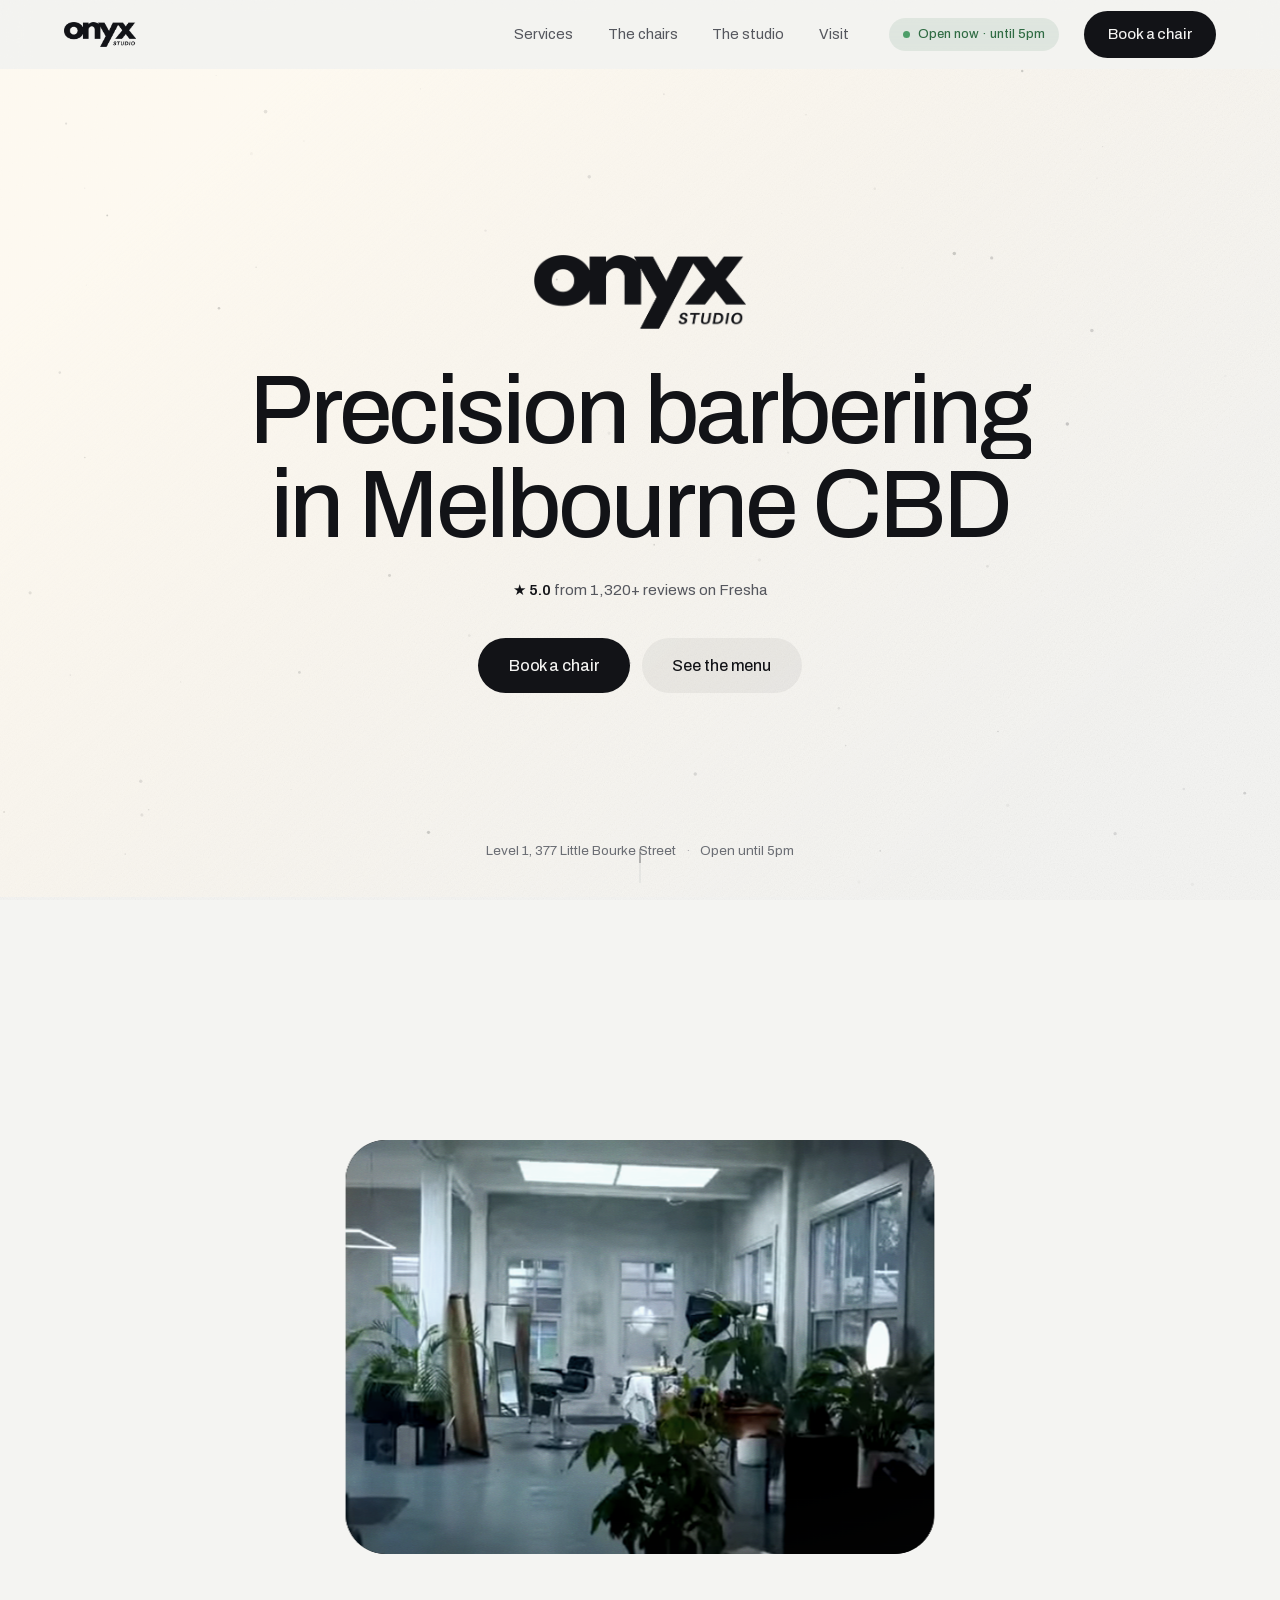
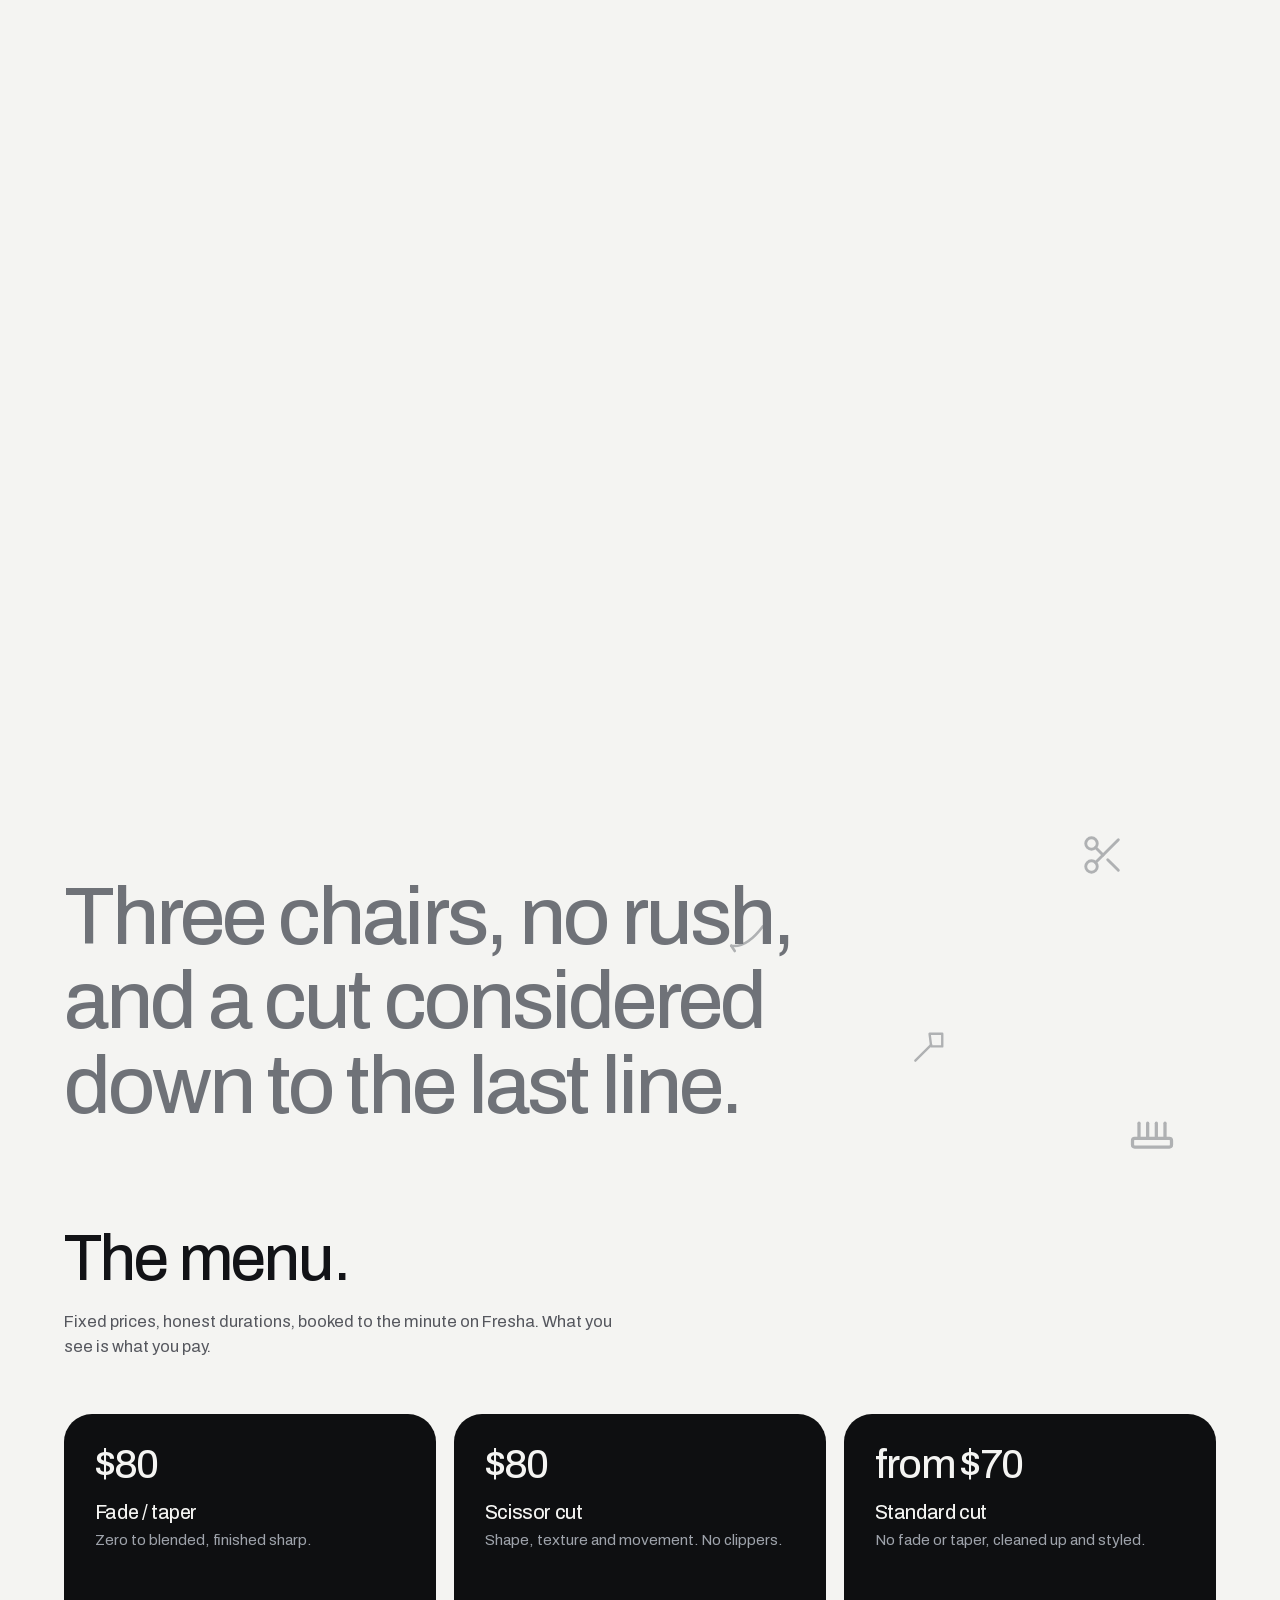
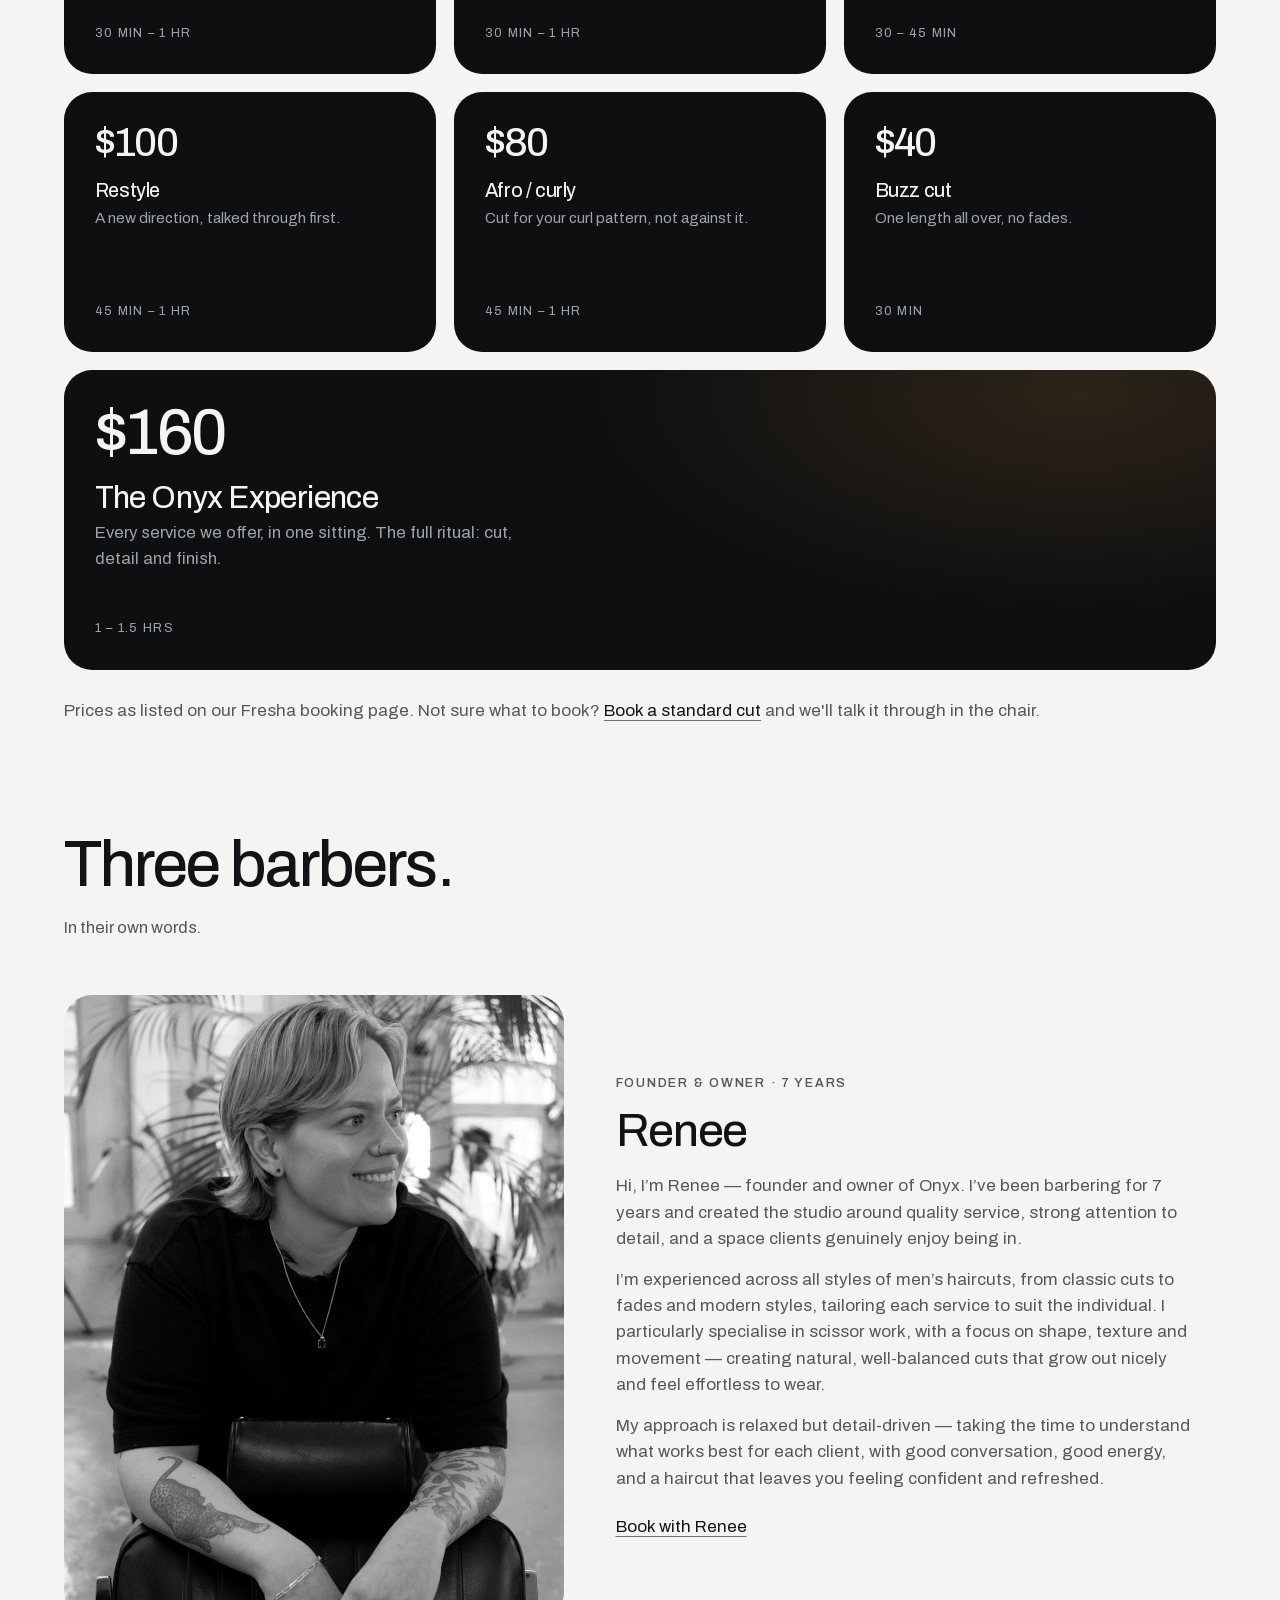
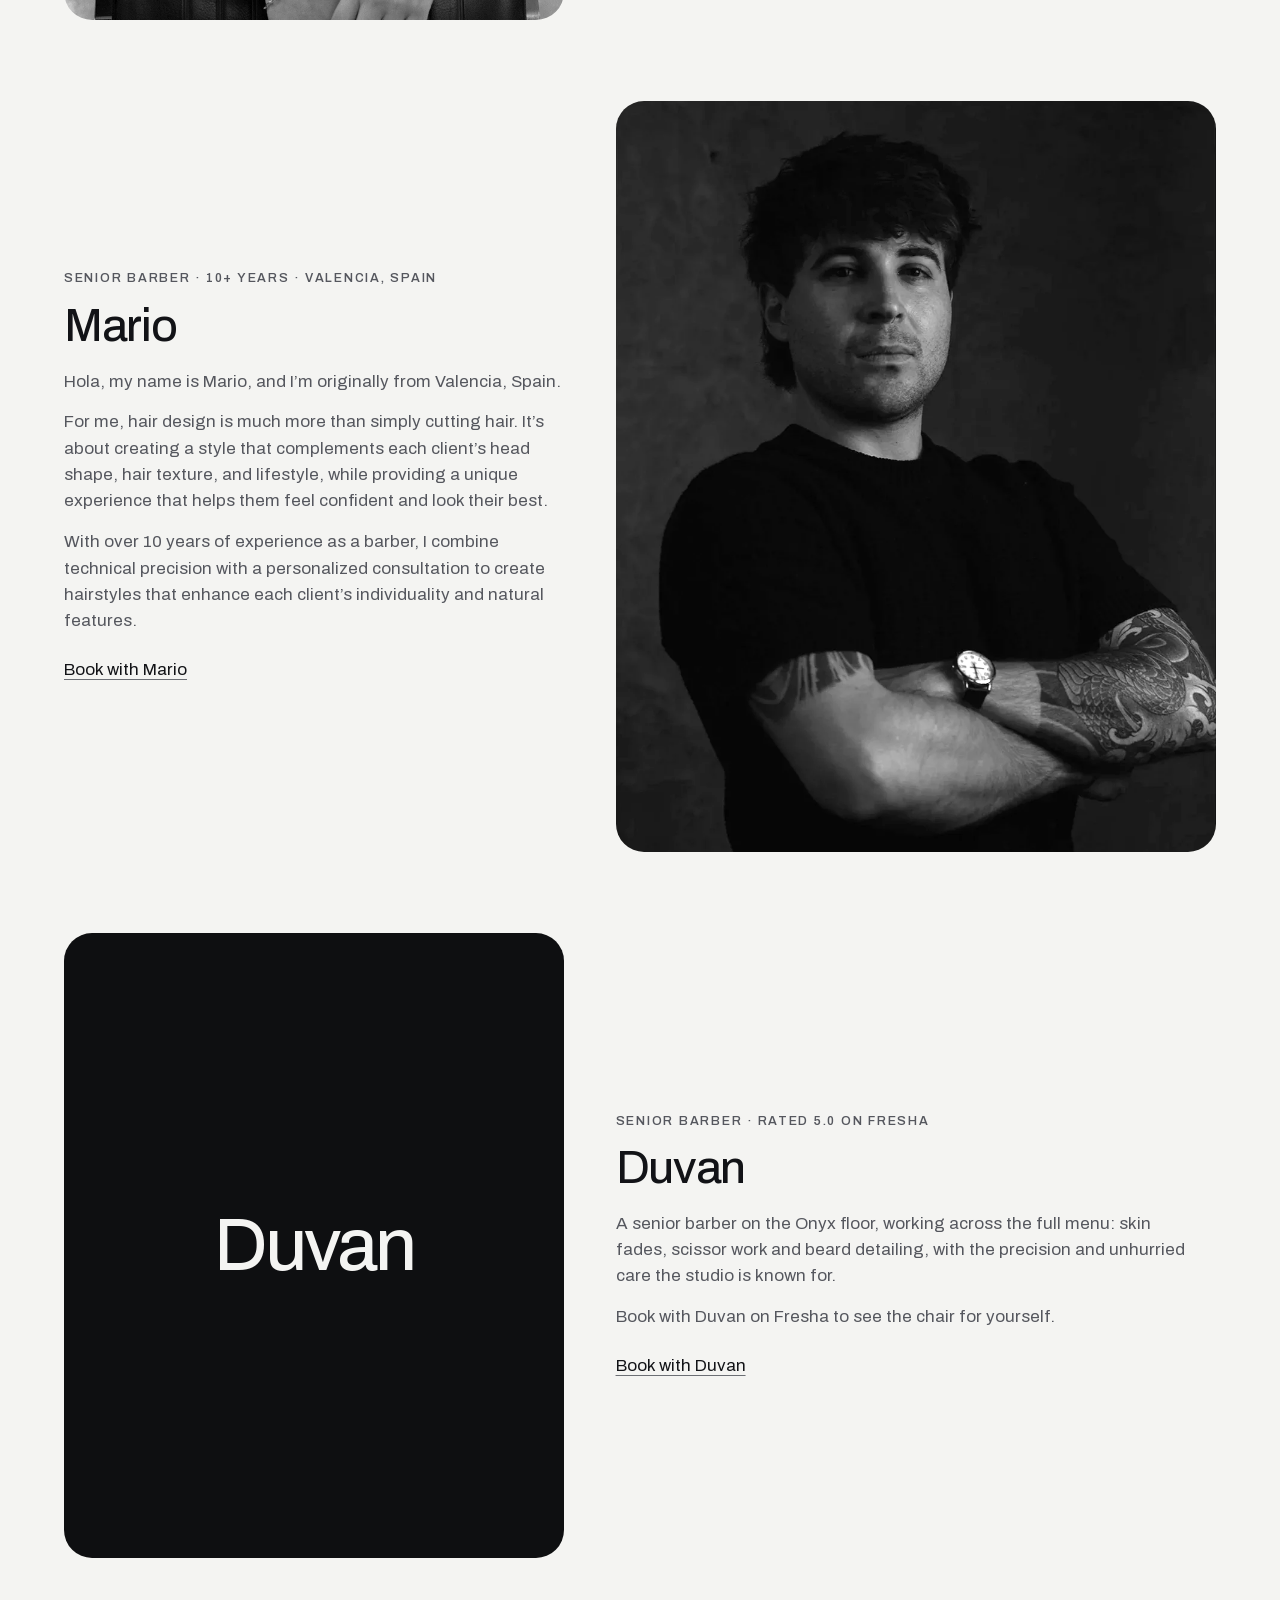
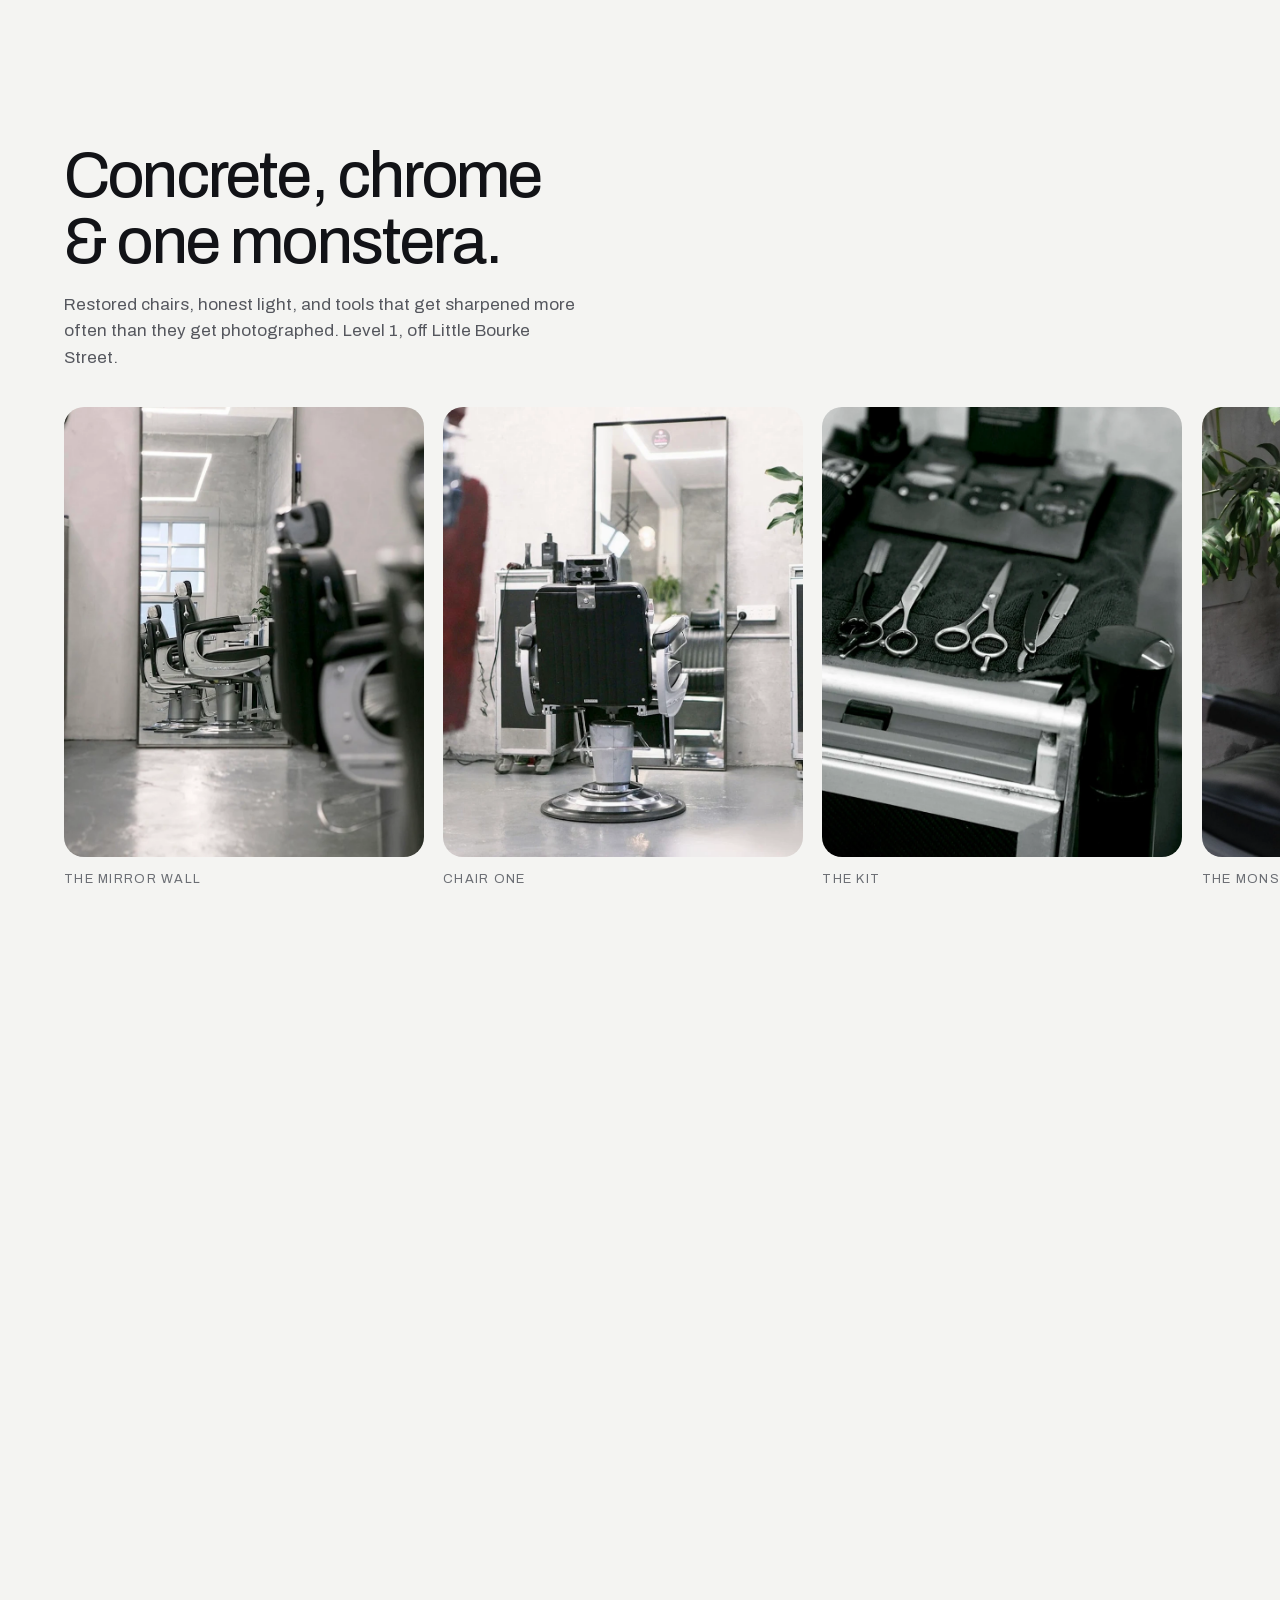
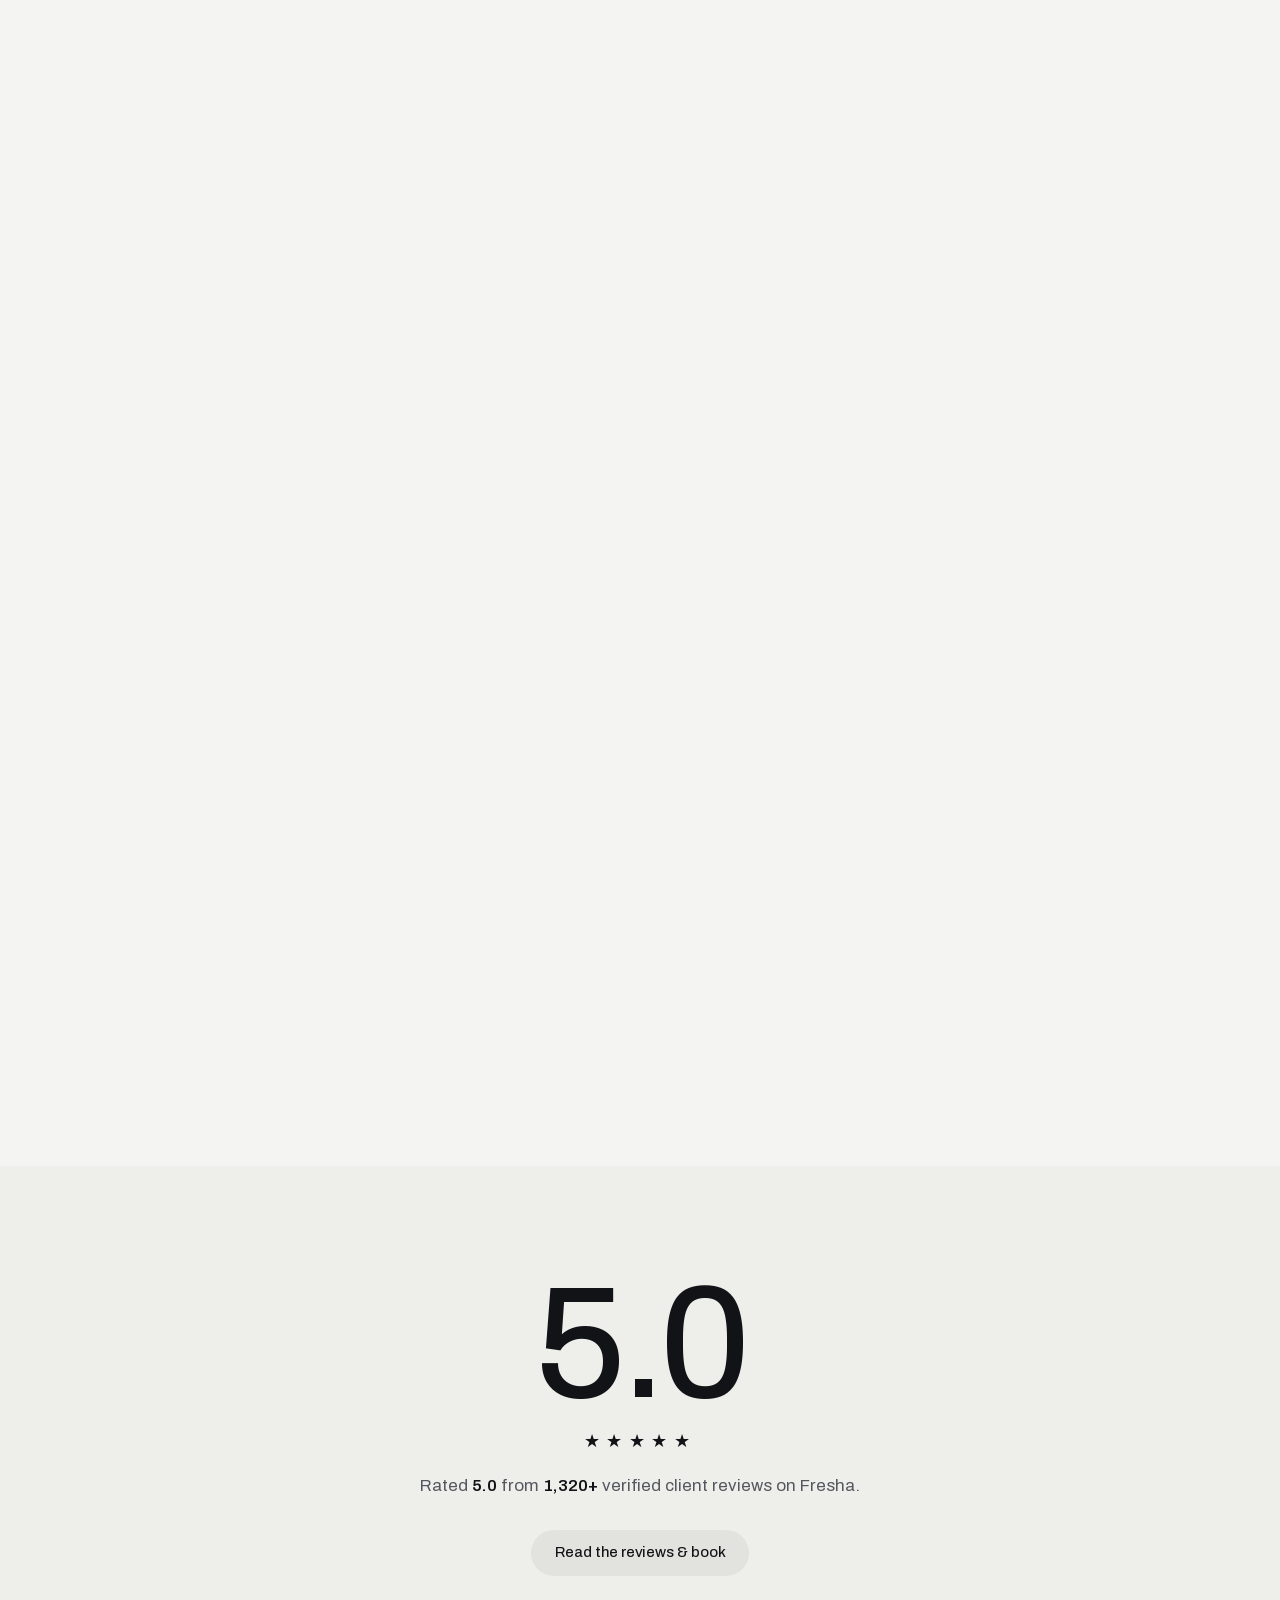
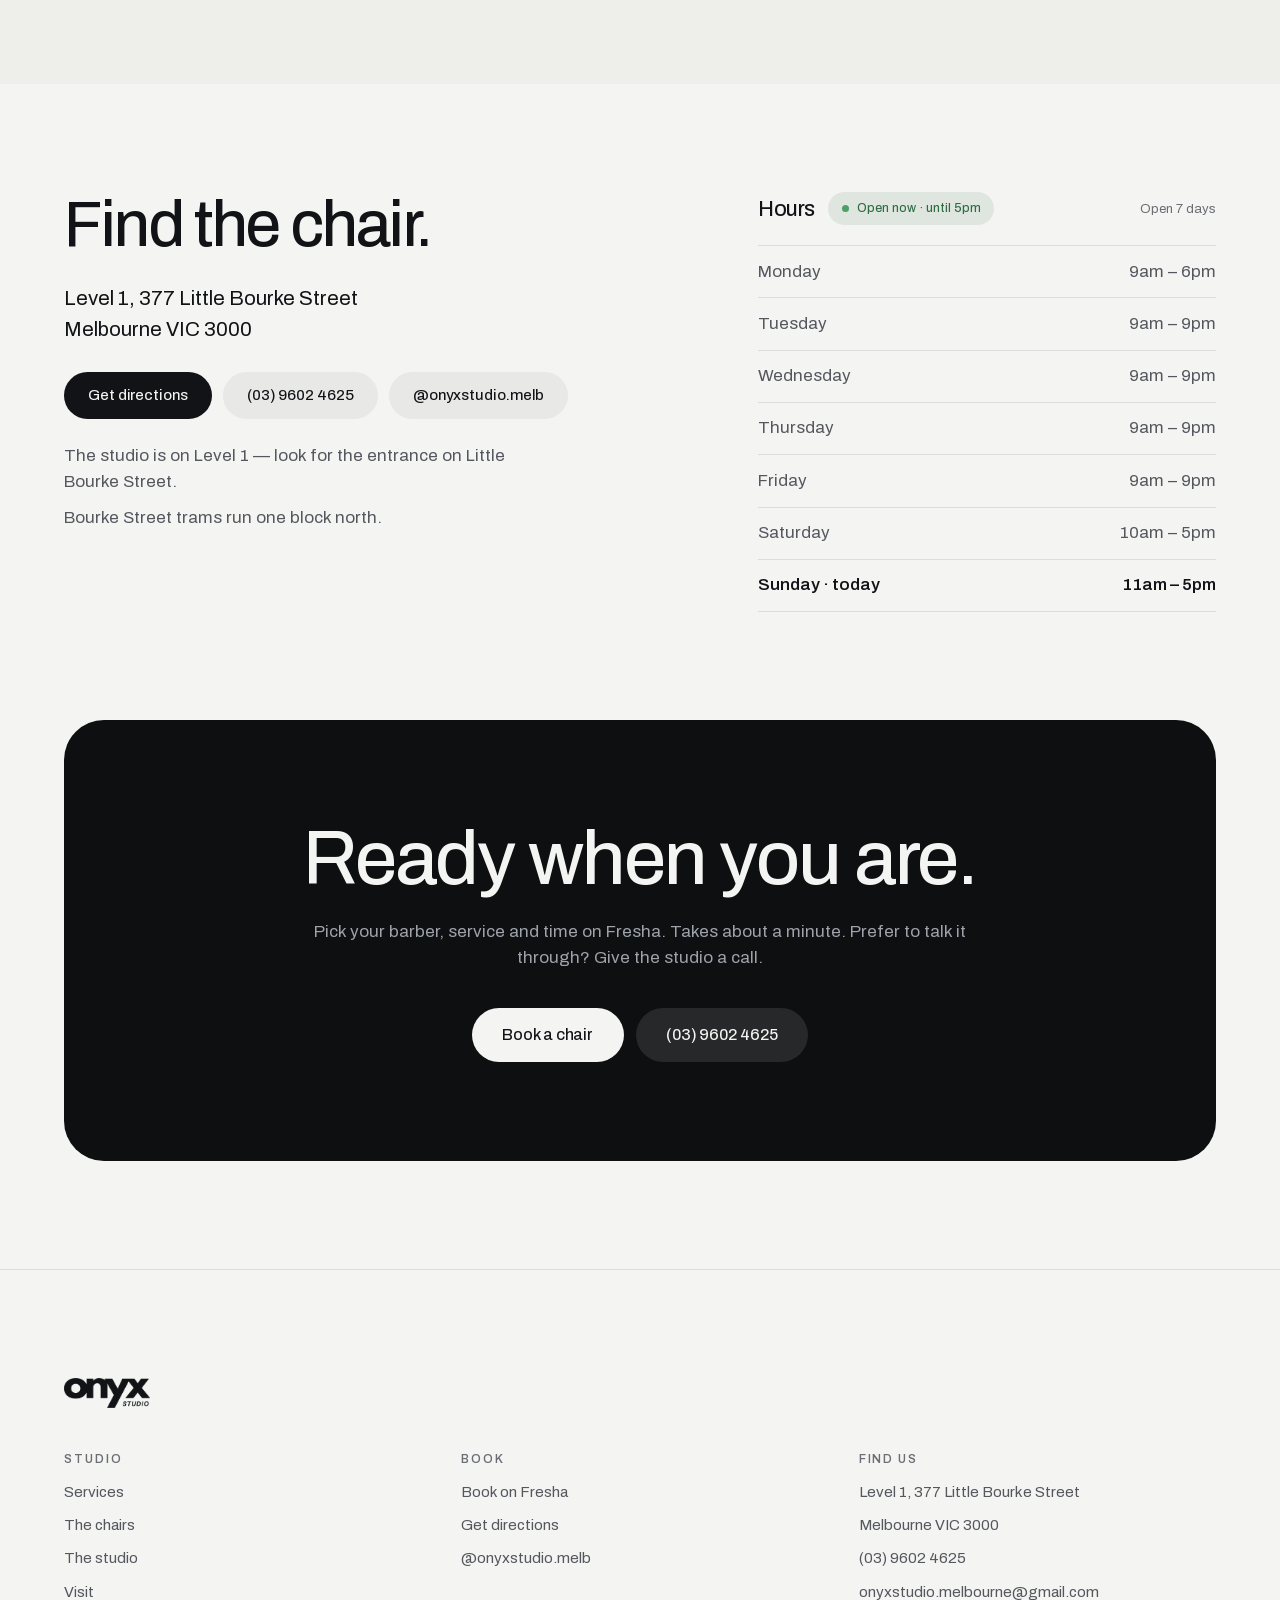
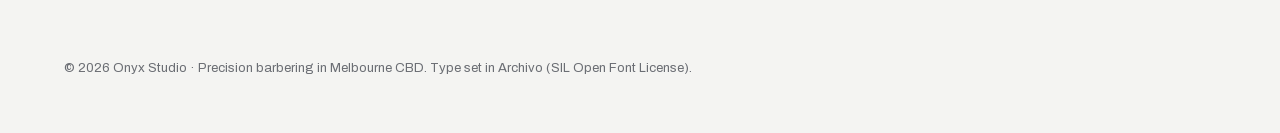
==== site/index.html @ ed5c0e32 "Remove two location claims that were never confirmed by the studio A prior session invented "up the " ====
<!DOCTYPE html>
<html lang="en">
<head>
  <meta charset="UTF-8">
  <meta name="viewport" content="width=device-width, initial-scale=1.0">
  <title>Barber Melbourne CBD | Onyx Studio — Book Online</title>
  <meta name="description" content="Onyx Studio — precision barbering on Little Bourke Street, Melbourne CBD. Rated 5.0 from 1,320+ reviews on Fresha. Book your chair online in under a minute.">

  <!-- ⚠️ UNPUBLISHED PITCH BUILD.
       This page is a proposal for Onyx Studio, not their official site.
       Delete the next line ONLY once Onyx have seen it and authorised
       publication. Until then it must stay out of search results so it
       cannot compete with onyxstudio.melbourne for their own name. -->
  <meta name="robots" content="noindex, nofollow">

  <link rel="canonical" href="https://onyxstudio.melbourne/">
  <meta name="theme-color" content="#F4F4F2" media="(prefers-color-scheme: light)">
  <meta name="theme-color" content="#0E0F11" media="(prefers-color-scheme: dark)">

  <!-- Link previews (WhatsApp / iMessage / socials) -->
  <meta property="og:type" content="website">
  <meta property="og:site_name" content="Onyx Studio">
  <meta property="og:title" content="Onyx Studio — Barber, Melbourne CBD">
  <meta property="og:description" content="Precision barbering on Little Bourke Street. Rated 5.0 from 1,320+ reviews. Book online in under a minute.">
  <meta property="og:url" content="https://onyxstudio.melbourne/">
  <meta property="og:image" content="https://onyxstudio.melbourne/images/onyx-hero-poster.jpg">
  <meta property="og:image:width" content="1920">
  <meta property="og:image:height" content="1080">
  <meta property="og:image:alt" content="Warm light through the windows of Onyx Studio, Melbourne CBD">
  <meta name="twitter:card" content="summary_large_image">

  <link rel="icon" href="images/favicon.svg" type="image/svg+xml">
  <link rel="icon" href="images/favicon-32.png" sizes="32x32" type="image/png">
  <link rel="apple-touch-icon" href="images/apple-touch-icon.png">
  <link rel="manifest" href="site.webmanifest">

  <!-- Archivo Variable, self-hosted (SIL Open Font License). No third-party
       request, so the type never blocks or flashes on a slow connection. -->
  <link rel="preload" href="fonts/archivo-latin.woff2" as="font" type="font/woff2" crossorigin>
  <link rel="stylesheet" href="styles.css?v=28">

  <script type="application/ld+json">
  {
    "@context": "https://schema.org",
    "@type": "HairSalon",
    "name": "Onyx Studio",
    "description": "Precision barbering in Melbourne CBD.",
    "url": "https://onyxstudio.melbourne/",
    "telephone": "+61 3 9602 4625",
    "email": "onyxstudio.melbourne@gmail.com",
    "image": "https://onyxstudio.melbourne/images/onyx-hero-poster.jpg",
    "priceRange": "$$",
    "currenciesAccepted": "AUD",
    "address": {
      "@type": "PostalAddress",
      "streetAddress": "Level 1, 377 Little Bourke Street",
      "addressLocality": "Melbourne",
      "addressRegion": "VIC",
      "postalCode": "3000",
      "addressCountry": "AU"
    },
    "openingHoursSpecification": [
      { "@type": "OpeningHoursSpecification", "dayOfWeek": "Monday", "opens": "09:00", "closes": "18:00" },
      { "@type": "OpeningHoursSpecification", "dayOfWeek": ["Tuesday","Wednesday","Thursday","Friday"], "opens": "09:00", "closes": "21:00" },
      { "@type": "OpeningHoursSpecification", "dayOfWeek": "Saturday", "opens": "10:00", "closes": "17:00" },
      { "@type": "OpeningHoursSpecification", "dayOfWeek": "Sunday", "opens": "11:00", "closes": "17:00" }
    ],
    "hasMap": "https://maps.app.goo.gl/zm2etbhuZQbDkgJt7",
    "sameAs": [
      "https://www.instagram.com/onyxstudio.melb/",
      "https://www.fresha.com/a/onyx-studio-melbourne-377-little-bourke-street-vw90huqt"
    ]
  }
  </script>
  <!-- Note: the 5.0 / 1,320+ rating is real and is shown on the page with its
       source named (Fresha). It is deliberately NOT declared as schema.org
       aggregateRating: those reviews were collected by Fresha, not by this
       site, and Google asks that aggregateRating reflect reviews the site
       itself hosts. Claiming them here would risk a structured-data penalty
       on Onyx's own domain. -->
</head>
<body>

  <a class="skip-link" href="#main">Skip to content</a>

  <noscript>
    <p class="noscript-note">
      This site works best with JavaScript on — it fills in the studio's live
      opening hours and booking links. Without it you can still reach us:
      call <a href="tel:+61396024625">(03) 9602 4625</a>, or book at
      <a href="https://www.fresha.com/a/onyx-studio-melbourne-377-little-bourke-street-vw90huqt">Fresha</a>.
    </p>
  </noscript>

  <!-- ===== Header ===== -->
  <header class="nav" id="top">
    <a class="brand" href="#top" aria-label="Onyx Studio home">
      <img class="brand-logo" src="images/logo-ink.png" alt="Onyx Studio" width="906" height="316">
    </a>

    <nav class="nav-links" aria-label="Main">
      <a href="#services">Services</a>
      <a href="#team">The chairs</a>
      <a href="#studio">The studio</a>
      <a href="#visit">Visit</a>
    </nav>

    <p class="status" data-status hidden>
      <span class="status-dot" aria-hidden="true"></span>
      <span class="status-text" data-status-text></span>
    </p>

    <button class="menu-toggle" type="button" aria-expanded="false" aria-controls="mobile-menu">
      <span class="menu-toggle-label">Menu</span>
    </button>

    <a class="btn btn-primary nav-cta" data-bind-href="booking" data-cta="book-nav" href="#visit">Book a chair</a>
  </header>

  <nav class="mobile-menu" id="mobile-menu" aria-label="Sections" hidden>
    <a href="#services">Services</a>
    <a href="#team">The chairs</a>
    <a href="#studio">The studio</a>
    <a href="#visit">Visit &amp; hours</a>
    <a data-bind-href="phone" data-cta="call-menu" href="#" data-bind="phone">(03) 9602 4625</a>
    <a class="mobile-menu-book" data-bind-href="booking" data-cta="book-menu" href="#visit">Book a chair</a>
  </nav>

  <main id="main">

  <!-- ===== 1 · Arrival ===== -->
  <section class="hero" data-scene="hero">
    <canvas class="light-canvas" data-light="day" aria-hidden="true"></canvas>
    <div class="hero-inner">
      <img class="hero-logo" src="images/logo-ink.png" alt="Onyx Studio" width="906" height="316" fetchpriority="high">
      <h1 class="hero-title">
        <span class="line"><span>Precision barbering</span></span>
        <span class="line"><span>in Melbourne CBD</span></span>
      </h1>
      <p class="hero-proof">
        <span class="star" aria-hidden="true">★</span>
        <strong data-bind="rating">5.0</strong> from <span data-bind="reviewCount">1,320+</span>
        reviews on <span data-bind="reviewSource">Fresha</span>
      </p>
      <div class="hero-actions">
        <a class="btn btn-primary btn-lg" data-bind-href="booking" data-cta="book-hero" href="#visit">Book a chair</a>
        <a class="btn btn-tint btn-lg" href="#services">See the menu</a>
      </div>
    </div>
    <div class="hero-foot">
      <span data-bind="addressLine1">Level 1, 377 Little Bourke Street</span>
      <span class="dot" aria-hidden="true">·</span>
      <span data-bind="todayHours">Melbourne VIC 3000</span>
    </div>
    <span class="scroll-cue" aria-hidden="true"><span></span></span>
  </section>

  <!-- ===== 2 · The room breathes (pinned) ===== -->
  <section class="reel" id="reel" aria-label="Inside the studio">
    <div class="reel-track" data-reel-track>
      <div class="reel-stage" data-reel-stage>
        <figure class="reel-frame" data-reel-frame>
          <video class="reel-video" data-reel-video muted loop playsinline preload="none"
                 poster="images/onyx-hero-poster.jpg" aria-label="Inside Onyx Studio">
            <source src="images/onyx-hero.webm" type="video/webm">
            <source src="images/onyx-hero.mp4" type="video/mp4">
          </video>
          <span class="reel-grain" aria-hidden="true"></span>
          <span class="reel-vignette" aria-hidden="true"></span>
        </figure>
        <p class="reel-line" data-reel-line>
          <span>Three chairs.</span> <span>No rush.</span>
        </p>
      </div>
    </div>
  </section>

  <!-- ===== 3 · The statement ===== -->
  <section class="statement" id="statement">
    <span class="glyph g1" aria-hidden="true"><!-- scissors -->
      <svg viewBox="0 0 24 24" fill="none" stroke="currentColor" stroke-width="1.5" stroke-linecap="round" stroke-linejoin="round"><circle cx="6" cy="6" r="3"/><circle cx="6" cy="18" r="3"/><line x1="20" y1="4" x2="8.12" y2="15.88"/><line x1="14.47" y1="14.48" x2="20" y2="20"/><line x1="8.12" y1="8.12" x2="12" y2="12"/></svg>
    </span>
    <span class="glyph g2" aria-hidden="true"><!-- razor -->
      <svg viewBox="0 0 24 24" fill="none" stroke="currentColor" stroke-width="1.5" stroke-linecap="round" stroke-linejoin="round"><path d="M4 20 L14 10"/><path d="M13 3 L21 3 L21 11 L14 11 Z"/></svg>
    </span>
    <span class="glyph g3" aria-hidden="true"><!-- comb -->
      <svg viewBox="0 0 24 24" fill="none" stroke="currentColor" stroke-width="1.5" stroke-linecap="round" stroke-linejoin="round"><rect x="3" y="14" width="18" height="4" rx="1"/><line x1="6" y1="14" x2="6" y2="7"/><line x1="10" y1="14" x2="10" y2="7"/><line x1="14" y1="14" x2="14" y2="7"/><line x1="18" y1="14" x2="18" y2="7"/></svg>
    </span>
    <span class="glyph g4" aria-hidden="true"><!-- straight razor -->
      <svg viewBox="0 0 24 24" fill="none" stroke="currentColor" stroke-width="1.5" stroke-linecap="round" stroke-linejoin="round"><path d="M3 17c6 1 12-3 18-11"/><path d="M3 17l2 3"/></svg>
    </span>
    <div class="statement-inner">
      <h2 id="statement-text" data-words>Three chairs, no rush, and a cut considered down to the last line.</h2>
    </div>
  </section>

  <!-- ===== 4 · The menu ===== -->
  <section class="services" id="services">
    <div class="section-head reveal">
      <h2>The menu.</h2>
      <p>Fixed prices, honest durations, booked to the minute on Fresha. What you see is what you pay.</p>
    </div>

    <div class="tile-grid">
      <a class="tile reveal" data-tilt data-bind-href="booking" data-cta="book-tile" href="#visit">
        <span class="tile-price">$80</span>
        <h3>Fade / taper</h3>
        <p>Zero to blended, finished sharp.</p>
        <span class="tile-meta">30 min – 1 hr</span>
      </a>
      <a class="tile reveal" data-tilt data-bind-href="booking" data-cta="book-tile" href="#visit">
        <span class="tile-price">$80</span>
        <h3>Scissor cut</h3>
        <p>Shape, texture and movement. No clippers.</p>
        <span class="tile-meta">30 min – 1 hr</span>
      </a>
      <a class="tile reveal" data-tilt data-bind-href="booking" data-cta="book-tile" href="#visit">
        <span class="tile-price">from $70</span>
        <h3>Standard cut</h3>
        <p>No fade or taper, cleaned up and styled.</p>
        <span class="tile-meta">30 – 45 min</span>
      </a>
      <a class="tile reveal" data-tilt data-bind-href="booking" data-cta="book-tile" href="#visit">
        <span class="tile-price">$100</span>
        <h3>Restyle</h3>
        <p>A new direction, talked through first.</p>
        <span class="tile-meta">45 min – 1 hr</span>
      </a>
      <a class="tile reveal" data-tilt data-bind-href="booking" data-cta="book-tile" href="#visit">
        <span class="tile-price">$80</span>
        <h3>Afro / curly</h3>
        <p>Cut for your curl pattern, not against it.</p>
        <span class="tile-meta">45 min – 1 hr</span>
      </a>
      <a class="tile reveal" data-tilt data-bind-href="booking" data-cta="book-tile" href="#visit">
        <span class="tile-price">$40</span>
        <h3>Buzz cut</h3>
        <p>One length all over, no fades.</p>
        <span class="tile-meta">30 min</span>
      </a>
      <a class="tile tile-feature reveal" data-tilt data-bind-href="booking" data-cta="book-tile-feature" href="#visit">
        <span class="tile-price">$160</span>
        <h3>The Onyx Experience</h3>
        <p>Every service we offer, in one sitting. The full ritual: cut, detail and finish.</p>
        <span class="tile-meta">1 – 1.5 hrs</span>
      </a>
    </div>

    <p class="services-note reveal">
      Prices as listed on our Fresha booking page. Not sure what to book?
      <a class="link" data-bind-href="booking" data-cta="book-note" href="#visit">Book a standard cut</a>
      and we'll talk it through in the chair.
    </p>
  </section>

  <!-- ===== 5 · The chairs ===== -->
  <section class="team" id="team">
    <div class="section-head reveal">
      <h2>Three barbers.</h2>
      <p>In their own words.</p>
    </div>

    <div class="chairs">
      <article class="chair reveal">
        <div class="chair-photo">
          <img src="images/renee.webp" alt="Renee, founder and owner of Onyx Studio, seated on a barber chair" width="1000" height="1430" loading="lazy" decoding="async">
        </div>
        <div class="chair-body">
          <p class="chair-role">Founder &amp; owner · 7 years</p>
          <h3>Renee</h3>
          <p>Hi, I’m Renee — founder and owner of Onyx. I’ve been barbering for 7 years and created the studio around quality service, strong attention to detail, and a space clients genuinely enjoy being in.</p>
          <p>I’m experienced across all styles of men’s haircuts, from classic cuts to fades and modern styles, tailoring each service to suit the individual. I particularly specialise in scissor work, with a focus on shape, texture and movement — creating natural, well-balanced cuts that grow out nicely and feel effortless to wear.</p>
          <p>My approach is relaxed but detail-driven — taking the time to understand what works best for each client, with good conversation, good energy, and a haircut that leaves you feeling confident and refreshed.</p>
          <a class="link" data-bind-href="booking" data-cta="book-renee" href="#visit">Book with Renee</a>
        </div>
      </article>

      <article class="chair chair-reverse reveal">
        <div class="chair-photo">
          <img src="images/mario.webp" alt="Mario, senior barber at Onyx Studio, arms folded" width="1000" height="1507" loading="lazy" decoding="async">
        </div>
        <div class="chair-body">
          <p class="chair-role">Senior barber · 10+ years · Valencia, Spain</p>
          <h3>Mario</h3>
          <p>Hola, my name is Mario, and I’m originally from Valencia, Spain.</p>
          <p>For me, hair design is much more than simply cutting hair. It’s about creating a style that complements each client’s head shape, hair texture, and lifestyle, while providing a unique experience that helps them feel confident and look their best.</p>
          <p>With over 10 years of experience as a barber, I combine technical precision with a personalized consultation to create hairstyles that enhance each client’s individuality and natural features.</p>
          <a class="link" data-bind-href="booking" data-cta="book-mario" href="#visit">Book with Mario</a>
        </div>
      </article>

      <article class="chair chair-plate reveal">
        <div class="chair-photo chair-photo-type">
          <span class="plate-name" aria-hidden="true">Duvan</span>
        </div>
        <div class="chair-body">
          <p class="chair-role">Senior barber · rated 5.0 on Fresha</p>
          <h3>Duvan</h3>
          <p>A senior barber on the Onyx floor, working across the full menu: skin fades, scissor work and beard detailing, with the precision and unhurried care the studio is known for.</p>
          <p>Book with Duvan on Fresha to see the chair for yourself.</p>
          <a class="link" data-bind-href="booking" data-cta="book-duvan" href="#visit">Book with Duvan</a>
        </div>
      </article>
    </div>
  </section>

  <!-- ===== 6 · The studio (pinned horizontal) ===== -->
  <section class="studio" id="studio" aria-label="Photos of the studio">
    <div class="studio-track" data-rail-track>
      <div class="studio-stage" data-rail-stage>
        <div class="studio-head">
          <h2>Concrete, chrome<br>&amp; one monstera.</h2>
          <p>Restored chairs, honest light, and tools that get sharpened more often than they get photographed. Level 1, off Little Bourke Street.</p>
        </div>
        <div class="rail" data-rail tabindex="0" aria-label="Studio photos — scroll sideways to see more">
          <figure class="plate"><img src="images/mirror-row.webp" alt="Barber chairs reflected in a leaning floor mirror at Onyx Studio" width="815" height="1020" loading="lazy" decoding="async"><figcaption>the mirror wall</figcaption></figure>
          <figure class="plate"><img src="images/chair-mirror.webp" alt="A black barber chair in front of a tall mirror" width="815" height="1020" loading="lazy" decoding="async"><figcaption>chair one</figcaption></figure>
          <figure class="plate"><img src="images/tools.webp" alt="Shears, thinning scissors and an open razor laid out on a towel" width="821" height="1020" loading="lazy" decoding="async"><figcaption>the kit</figcaption></figure>
          <figure class="plate"><img src="images/monstera.webp" alt="A monstera plant behind a black barber chair" width="816" height="1020" loading="lazy" decoding="async"><figcaption>the monstera</figcaption></figure>
          <figure class="plate"><img src="images/hero-chair.webp" alt="A barber chair beneath the studio skylight" width="816" height="1020" loading="lazy" decoding="async"><figcaption>under the skylight</figcaption></figure>
        </div>
      </div>
    </div>
  </section>

  <!-- ===== 7 · Proof ===== -->
  <section class="proof">
    <div class="proof-inner reveal">
      <p class="proof-score"><span data-count="5.0" data-count-decimals="1">5.0</span></p>
      <p class="proof-stars" aria-hidden="true">★★★★★</p>
      <p class="proof-label">
        Rated <strong data-bind="rating">5.0</strong> from
        <strong data-bind="reviewCount">1,320+</strong>
        verified client reviews on <span data-bind="reviewSource">Fresha</span>.
      </p>
      <a class="btn btn-tint" data-bind-href="booking" data-cta="book-proof" href="#visit">Read the reviews &amp; book</a>
    </div>
  </section>

  <!-- ===== 8 · Visit ===== -->
  <section class="visit" id="visit">
    <div class="visit-grid">
      <div class="visit-info reveal">
        <h2>Find the chair.</h2>
        <address>
          <span data-bind="addressLine1">Level 1, 377 Little Bourke Street</span><br>
          <span data-bind="addressLine2">Melbourne VIC 3000</span>
        </address>
        <div class="visit-actions">
          <a class="btn btn-primary" data-bind-href="maps" data-cta="directions" href="#" target="_blank" rel="noopener">Get directions</a>
          <a class="btn btn-tint" data-bind-href="phone" data-cta="call-visit" href="#" data-bind="phone">(03) 9602 4625</a>
          <a class="btn btn-tint" data-bind-href="instagram" data-cta="instagram" href="#" target="_blank" rel="noopener" data-bind="instagramHandle">@onyxstudio.melb</a>
        </div>
        <p class="visit-note" data-bind="locationNote" hidden></p>
        <p class="visit-note" data-bind="transport" hidden></p>
      </div>

      <div class="visit-hours reveal">
        <div class="hours-head">
          <h3>Hours</h3>
          <p class="status status-inline" data-status hidden>
            <span class="status-dot" aria-hidden="true"></span>
            <span class="status-text" data-status-text></span>
          </p>
          <p class="hours-every-day" data-open-every-day hidden></p>
        </div>
        <dl class="hours" data-hours></dl>
      </div>
    </div>
  </section>

  <!-- ===== 9 · Finale ===== -->
  <section class="finale">
    <div class="finale-card">
      <canvas class="light-canvas" data-light="night" aria-hidden="true"></canvas>
      <div class="finale-inner reveal">
        <h2>Ready when you are.</h2>
        <p>Pick your barber, service and time on Fresha. Takes about a minute. Prefer to talk it through? Give the studio a call.</p>
        <div class="finale-actions">
          <a class="btn btn-invert btn-lg" data-bind-href="booking" data-cta="book-finale" href="#">Book a chair</a>
          <a class="btn btn-invert-tint btn-lg" data-bind-href="phone" data-cta="call-finale" href="#" data-bind="phone">(03) 9602 4625</a>
        </div>
      </div>
    </div>
  </section>

  </main>

  <!-- ===== Footer ===== -->
  <footer class="footer">
    <div class="footer-inner">
      <img class="footer-logo" src="images/logo-ink.png" alt="Onyx Studio" width="906" height="316" loading="lazy">
      <div class="footer-cols">
        <div class="footer-col">
          <h3>Studio</h3>
          <a href="#services">Services</a>
          <a href="#team">The chairs</a>
          <a href="#studio">The studio</a>
          <a href="#visit">Visit</a>
        </div>
        <div class="footer-col">
          <h3>Book</h3>
          <a data-bind-href="booking" data-cta="book-footer" href="#" target="_blank" rel="noopener">Book on Fresha</a>
          <a data-bind-href="maps" data-cta="directions-footer" href="#" target="_blank" rel="noopener">Get directions</a>
          <a data-bind-href="instagram" href="#" target="_blank" rel="noopener" data-bind="instagramHandle">@onyxstudio.melb</a>
        </div>
        <div class="footer-col">
          <h3>Find us</h3>
          <span data-bind="addressLine1">Level 1, 377 Little Bourke Street</span>
          <span data-bind="addressLine2">Melbourne VIC 3000</span>
          <a data-bind-href="phone" data-cta="call-footer" href="#" data-bind="phone">(03) 9602 4625</a>
          <a data-bind-href="email" href="#" data-bind="email">onyxstudio.melbourne@gmail.com</a>
        </div>
      </div>
      <p class="footer-legal">© <span data-year>2026</span> Onyx Studio · Precision barbering in Melbourne CBD. Type set in Archivo (SIL Open Font License).</p>
    </div>
  </footer>

  <!-- Thumb-reachable booking bar, phones only, appears past the hero -->
  <a class="book-bar" data-bind-href="booking" data-cta="book-bar" href="#visit">
    <span>Book a chair</span>
    <span class="book-bar-proof" aria-hidden="true">★ <span data-bind="rating">5.0</span> · <span data-bind="reviewCount">1,320+</span></span>
  </a>

  <script src="config.js?v=28"></script>
  <script src="motion.js?v=28"></script>
  <script src="script.js?v=28"></script>
</body>
</html>
---- site/styles.css ----
/* ==========================================================================
   ONYX STUDIO — "The Room"

   The palette is taken from the studio's own photographs: polished concrete,
   black leather and chrome, and the green of the plants by the window. Colour
   is rationed to exactly two events — the live Open badge (green) and the
   warm light inside the canvas light-field (amber). Everything else is ink.

   You shouldn't need to edit this file to change business details.
   Those all live in config.js.
   ========================================================================== */

/* --- Archivo Variable, self-hosted. SIL Open Font License. ---------------
   Chosen over Inter deliberately. Inter is the default face of everything
   built in the last three years, and a studio selling precision shouldn't
   sound like everything else. Archivo comes from newsprint and signage: it
   sets narrower, so display type can be large without shouting, it has grip
   in the letterforms that suits concrete and steel, and its numerals carry
   the price tiles — which are doing real work on this page. */
@font-face {
  font-family: "Archivo";
  src: url("fonts/archivo-latin.woff2") format("woff2");
  font-weight: 100 900;
  font-style: normal;
  font-display: swap;
}

:root {
  /* --- Surfaces: the room ------------------------------------------------ */
  --concrete:      #f4f4f2;   /* the floor and the walls */
  --concrete-warm: #eeeeeb;   /* a band, one step down */
  --leather:       #0e0f11;   /* the chairs */

  /* --- Ink: two, as the system demands ----------------------------------- */
  --ink:           #121317;
  --ink-muted:     #55575e;
  /* Every grey here is measured against the concrete. --ink-faint carries
     small 12–13px labels, so it has to clear 4.5:1, not 3:1 — the obvious
     #8a8d95 only reaches 3.02:1 and fails them all. */
  --ink-faint:     #6b6e74;   /* 4.64:1 — captions, roles, footer labels */
  --ink-dim:       #6f7278;   /* 4.38:1 — unlit statement words (large type) */
  --on-dark:       #f4f4f2;
  --on-dark-muted: #9ea3ab;

  /* --- The two colour events --------------------------------------------- */
  --green:     #2f6b43;   /* the plants — the live Open badge, nothing else */
  --green-lit: #4e9e68;
  --amber:     #e8a33d;   /* the pendant bulbs — the light-field only */

  /* --- Fills -------------------------------------------------------------- */
  --tint:        rgba(18, 19, 23, 0.055);
  --tint-strong: rgba(18, 19, 23, 0.10);
  --tint-invert: rgba(244, 244, 242, 0.11);
  --hairline:    rgba(18, 19, 23, 0.10);

  /* --- Type --------------------------------------------------------------- */
  --font: "Archivo", -apple-system, BlinkMacSystemFont, "Segoe UI", Roboto, Helvetica, Arial, sans-serif;
  --w-body:    400;
  --w-display: 450;   /* the signature weight — the whole personality */
  --w-strong:  560;

  /* --- Geometry ----------------------------------------------------------- */
  --pill:   9999px;
  --r-card: 28px;
  --r-lg:   40px;

  /* --- Rhythm ------------------------------------------------------------- */
  --max:  1632px;
  --pad:  clamp(1.25rem, 5vw, 5rem);
  --band: clamp(5rem, 12vh, 9.5rem);
}

/* ==========================================================================
   Base
   ========================================================================== */

*, *::before, *::after { box-sizing: border-box; }

html { -webkit-text-size-adjust: 100%; scroll-behavior: smooth; }

body {
  margin: 0;
  background: var(--concrete);
  color: var(--ink);
  font-family: var(--font);
  font-weight: var(--w-body);
  font-size: clamp(1rem, 0.97rem + 0.15vw, 1.0625rem);
  line-height: 1.55;
  font-synthesis-weight: none;
  -webkit-font-smoothing: antialiased;
  overflow-x: hidden;
}

/* A mineral grain over the whole page. It is what stops a flat off-white
   reading as "unstyled", and it matches the concrete in the photographs. */
body::before {
  content: "";
  position: fixed;
  inset: 0;
  z-index: 1;
  pointer-events: none;
  opacity: 0.5;
  mix-blend-mode: multiply;
  background-image: url("data:image/svg+xml,%3Csvg xmlns='http://www.w3.org/2000/svg' width='160' height='160'%3E%3Cfilter id='n'%3E%3CfeTurbulence type='fractalNoise' baseFrequency='0.85' numOctaves='3'/%3E%3CfeColorMatrix type='saturate' values='0'/%3E%3C/filter%3E%3Crect width='160' height='160' filter='url(%23n)' opacity='0.22'/%3E%3C/svg%3E");
}

h1, h2, h3, h4 {
  font-weight: var(--w-display);
  letter-spacing: -0.028em;
  line-height: 1.04;
  margin: 0;
  text-wrap: balance;
}

p { margin: 0; }
img, video, canvas { display: block; max-width: 100%; }
a { color: inherit; }

/* Anchor links must not drop their heading behind the sticky header. */
section[id], main[id] { scroll-margin-top: 88px; }

:focus-visible {
  outline: 2px solid var(--ink);
  outline-offset: 3px;
  border-radius: 4px;
}

.skip-link {
  position: absolute;
  left: -9999px;
  top: 0;
  z-index: 200;
  background: var(--ink);
  color: var(--concrete);
  padding: 0.75rem 1.25rem;
  border-radius: 0 0 12px 0;
}
.skip-link:focus { left: 0; }

.noscript-note {
  position: relative;
  z-index: 10;
  margin: 0;
  padding: 0.9rem var(--pad);
  background: var(--ink);
  color: var(--concrete);
  font-size: 0.9rem;
}
.noscript-note a { color: #fff; }

/* There is deliberately no `.eyebrow` here any more. A small tracked
   uppercase label above every section heading (SERVICES / THE CHAIRS /
   VISIT / BOOKING) is the most over-used scaffold on the web right now, and
   all six were restating the heading directly beneath them. The headings can
   carry their own sections. */

.link {
  color: var(--ink);
  text-decoration: underline;
  text-underline-offset: 0.22em;
  text-decoration-thickness: 1px;
  text-decoration-color: var(--ink-faint);
  transition: text-decoration-color 0.2s;
}
.link:hover { text-decoration-color: var(--ink); }

/* ==========================================================================
   Buttons — pill everything
   ========================================================================== */

.btn {
  display: inline-flex;
  align-items: center;
  justify-content: center;
  gap: 0.5rem;
  min-height: 46px;
  padding: 0.72rem 1.5rem;
  border-radius: var(--pill);
  font-size: 0.95rem;
  font-weight: var(--w-display);
  letter-spacing: -0.006em;
  text-decoration: none;
  white-space: nowrap;
  border: 0;
  cursor: pointer;
  transition: background-color 0.22s ease, color 0.22s ease,
              transform 0.22s cubic-bezier(0.2, 0.8, 0.2, 1);
}
.btn:active { transform: scale(0.975); }

.btn-lg { min-height: 54px; padding: 0.9rem 1.9rem; font-size: 1.02rem; }

.btn-primary { background: var(--ink); color: var(--concrete); }
.btn-primary:hover { background: #000; }

.btn-tint { background: var(--tint); color: var(--ink); }
.btn-tint:hover { background: var(--tint-strong); }

.btn-invert { background: var(--concrete); color: var(--ink); }
.btn-invert:hover { background: #fff; }

.btn-invert-tint { background: var(--tint-invert); color: var(--on-dark); }
.btn-invert-tint:hover { background: rgba(244, 244, 242, 0.18); }

/* ==========================================================================
   Header
   ========================================================================== */

.nav {
  position: sticky;
  top: 0;
  z-index: 100;
  display: flex;
  align-items: center;
  gap: clamp(0.75rem, 2vw, 2rem);
  padding: 0.7rem var(--pad);
  background: rgba(244, 244, 242, 0.72);
  backdrop-filter: saturate(150%) blur(14px);
  -webkit-backdrop-filter: saturate(150%) blur(14px);
  transition: box-shadow 0.3s, background-color 0.3s;
}
.nav.is-scrolled {
  background: rgba(244, 244, 242, 0.9);
  box-shadow: 0 1px 0 var(--hairline);
}

/* While the video fills the screen the header would sit as a bright bar
   across a dark plate. Invert it instead, so the film keeps the frame. */
html.is-dark .nav {
  background: rgba(14, 15, 17, 0.55);
  box-shadow: none;
  color: var(--on-dark);
}
html.is-dark .brand-logo { filter: invert(1); }
html.is-dark .nav-links a { color: var(--on-dark-muted); }
html.is-dark .nav-links a:hover { background: var(--tint-invert); color: var(--on-dark); }
html.is-dark .nav .status { background: var(--tint-invert); color: var(--on-dark-muted); }
html.is-dark .nav .status.is-open { color: var(--green-lit); background: rgba(78, 158, 104, 0.16); }
html.is-dark .nav-cta { background: var(--concrete); color: var(--ink); }
html.is-dark .menu-toggle { background: var(--tint-invert); color: var(--on-dark); }

.brand { display: flex; align-items: center; flex: 0 0 auto; }
.brand-logo { width: auto; height: 25px; }

.nav-links { display: flex; gap: 0.25rem; margin-left: auto; }
.nav-links a {
  padding: 0.5rem 0.95rem;
  border-radius: var(--pill);
  font-size: 0.92rem;
  color: var(--ink-muted);
  text-decoration: none;
  transition: background-color 0.2s, color 0.2s;
}
.nav-links a:hover { background: var(--tint); color: var(--ink); }

/* The live Open / Closed badge. The green is the studio's own plants, and
   this is the only place on the page where colour is allowed to mean
   something — so it is never used decoratively anywhere else. */
.status {
  display: inline-flex;
  align-items: center;
  gap: 0.5rem;
  margin: 0;
  padding: 0.42rem 0.85rem;
  border-radius: var(--pill);
  background: var(--tint);
  font-size: 0.82rem;
  font-weight: var(--w-display);
  color: var(--ink-muted);
  white-space: nowrap;
}
.status-dot {
  width: 7px;
  height: 7px;
  border-radius: 50%;
  background: var(--ink-faint);
  flex: 0 0 auto;
}
.status.is-open { color: var(--green); background: rgba(47, 107, 67, 0.1); }
.status.is-open .status-dot { background: var(--green-lit); }
html.motion .status.is-open .status-dot { animation: pulse 2.6s ease-in-out infinite; }

@keyframes pulse {
  0%, 100% { box-shadow: 0 0 0 0 rgba(78, 158, 104, 0.55); }
  50%      { box-shadow: 0 0 0 6px rgba(78, 158, 104, 0); }
}

.menu-toggle {
  display: none;
  margin-left: auto;
  padding: 0.5rem 0.95rem;
  border-radius: var(--pill);
  background: var(--tint);
  color: var(--ink);
  font: inherit;
  font-size: 0.9rem;
  font-weight: var(--w-display);
  cursor: pointer;
}

.mobile-menu {
  display: none;
  position: sticky;
  top: 56px;
  z-index: 99;
  flex-direction: column;
  padding: 0.5rem var(--pad) 1.25rem;
  background: rgba(244, 244, 242, 0.97);
  backdrop-filter: blur(14px);
  -webkit-backdrop-filter: blur(14px);
  box-shadow: 0 12px 24px rgba(18, 19, 23, 0.06);
}
.mobile-menu a {
  padding: 0.85rem 0.25rem;
  font-size: 1.05rem;
  text-decoration: none;
  border-bottom: 1px solid var(--hairline);
}
.mobile-menu-book {
  margin-top: 0.9rem;
  text-align: center;
  background: var(--ink);
  color: var(--concrete);
  border-radius: var(--pill);
  border-bottom: 0;
}

/* ==========================================================================
   1 · Arrival
   ========================================================================== */

.hero {
  position: relative;
  z-index: 2;
  min-height: clamp(560px, 92svh, 1100px);
  display: grid;
  place-items: center;
  padding: clamp(3rem, 9vh, 7rem) var(--pad) clamp(5rem, 11vh, 8rem);
  text-align: center;
  overflow: hidden;
}

.light-canvas {
  position: absolute;
  inset: 0;
  width: 100%;
  height: 100%;
  z-index: 0;
  pointer-events: none;
}

.hero-inner { position: relative; z-index: 1; max-width: 1180px; }

.hero-logo {
  width: auto;
  height: clamp(38px, 6.5vw, 74px);
  margin: 0 auto clamp(1.75rem, 4vh, 3rem);
}

.hero-title {
  /* Capped at 6rem. Archivo sets narrower than Inter, so this reads larger
     than the number suggests — past it the page is shouting, not designing. */
  font-size: clamp(2.6rem, 7.6vw, 6rem);
  line-height: 0.97;
  letter-spacing: -0.032em;
  margin-bottom: clamp(1.25rem, 3vh, 2rem);
}
.hero-title .line { display: block; overflow: hidden; }
.hero-title .line > span { display: block; }

html.motion .hero-title .line > span {
  transform: translateY(105%);
  animation: rise 1.1s cubic-bezier(0.16, 1, 0.3, 1) forwards;
}
html.motion .hero-title .line:nth-child(2) > span { animation-delay: 0.09s; }
@keyframes rise { to { transform: translateY(0); } }

.hero-proof {
  font-size: clamp(0.95rem, 1.2vw, 1.1rem);
  color: var(--ink-muted);
  margin-bottom: clamp(1.75rem, 4vh, 2.75rem);
}
.hero-proof strong { font-weight: var(--w-strong); color: var(--ink); }
.star { color: var(--ink); }

.hero-actions { display: flex; flex-wrap: wrap; gap: 0.75rem; justify-content: center; }

.hero-foot {
  position: absolute;
  bottom: clamp(1.5rem, 4vh, 2.75rem);
  left: 0;
  right: 0;
  z-index: 1;
  display: flex;
  flex-wrap: wrap;
  gap: 0.6rem;
  justify-content: center;
  padding: 0 var(--pad);
  font-size: 0.85rem;
  color: var(--ink-faint);
}
.hero-foot .dot { opacity: 0.5; }

.scroll-cue {
  position: absolute;
  bottom: clamp(0.5rem, 1.5vh, 1rem);
  left: 50%;
  translate: -50% 0;
  width: 1px;
  height: 34px;
  background: var(--hairline);
  overflow: hidden;
}
.scroll-cue > span { display: block; width: 100%; height: 40%; background: var(--ink); }
html.motion .scroll-cue > span { animation: cue 2.4s cubic-bezier(0.7, 0, 0.3, 1) infinite; }
@keyframes cue {
  0%        { transform: translateY(-100%); }
  55%, 100% { transform: translateY(250%); }
}

/* ==========================================================================
   2 · The room breathes — pinned video expansion
   ========================================================================== */

.reel { position: relative; z-index: 2; }

/* Without JS, or with reduced motion, this is simply a well-framed video. */
.reel-track { padding: 0 var(--pad) var(--band); }
.reel-frame {
  position: relative;
  margin: 0 auto;
  max-width: 1100px;
  aspect-ratio: 16 / 9;
  border-radius: var(--r-lg);
  overflow: hidden;
  background: var(--leather);
}
.reel-video {
  width: 100%;
  height: 100%;
  object-fit: cover;
  /* A light grade. The plate is soft at full bleed, and a touch of contrast
     with the saturation pulled back reads as film stock rather than as a
     low-resolution file. */
  filter: contrast(1.08) saturate(0.82) brightness(0.98);
}
.reel-line {
  margin: 1.75rem auto 0;
  text-align: center;
  font-size: clamp(1.35rem, 3vw, 2.4rem);
  font-weight: var(--w-display);
  letter-spacing: -0.03em;
}

/* Grain over the video. The source footage is 640×360 — grain is how a
   cinematographer carries a soft plate at size, and it does the same job
   here: it hides scaling softness and reads as film rather than as low-res. */
.reel-grain {
  position: absolute;
  inset: -50%;
  pointer-events: none;
  opacity: 0.3;
  mix-blend-mode: overlay;
  background-image: url("data:image/svg+xml,%3Csvg xmlns='http://www.w3.org/2000/svg' width='140' height='140'%3E%3Cfilter id='g'%3E%3CfeTurbulence type='fractalNoise' baseFrequency='0.9' numOctaves='2'/%3E%3C/filter%3E%3Crect width='140' height='140' filter='url(%23g)'/%3E%3C/svg%3E");
}
html.motion .reel-grain { animation: grain 0.9s steps(4) infinite; }
@keyframes grain {
  0%   { transform: translate(0, 0); }
  25%  { transform: translate(-3%, 2%); }
  50%  { transform: translate(2%, -3%); }
  75%  { transform: translate(-2%, -2%); }
  100% { transform: translate(0, 0); }
}

.reel-vignette {
  position: absolute;
  inset: 0;
  pointer-events: none;
  background: radial-gradient(120% 90% at 50% 45%, transparent 45%, rgba(14, 15, 17, 0.42) 100%);
}

/* The pinned version, only when motion is on. */
html.motion .reel-track { height: 340vh; padding: 0; position: relative; }
html.motion .reel-stage {
  position: sticky;
  top: 0;
  height: 100svh;
  display: grid;
  place-items: center;
  overflow: hidden;
  background: rgb(14 15 17 / var(--reel-dark, 0));
}
html.motion .reel-frame {
  --s: 0.46;
  position: absolute;
  inset: 0;
  width: 100%;
  height: 100%;
  max-width: none;
  aspect-ratio: auto;
  margin: 0;
  transform: scale(var(--s));
  border-radius: calc(var(--r-lg) / var(--s));
  will-change: transform;
}
html.motion .reel-line {
  position: relative;
  z-index: 2;
  margin: 0;
  padding: 0 var(--pad);
  color: #fff;
  font-size: clamp(1.6rem, 5.5vw, 5rem);
  /* Plain white with a soft shadow rather than a blend mode: the footage
     underneath changes every frame, and difference-blended type vanishes
     the moment it crosses a mid-tone. */
  text-shadow: 0 2px 40px rgba(14, 15, 17, 0.55), 0 1px 3px rgba(14, 15, 17, 0.4);
  opacity: var(--reel-line, 0);
}

/* ==========================================================================
   3 · The statement
   ========================================================================== */

.statement { position: relative; z-index: 2; padding: var(--band) var(--pad); overflow: hidden; }
.statement-inner { max-width: var(--max); margin: 0 auto; }

#statement-text {
  max-width: 20ch;
  font-size: clamp(2.1rem, 6.4vw, 6rem);
  line-height: 1.03;
  letter-spacing: -0.036em;
}

.word { display: inline-block; }
/* The unlit state is a mid-grey rather than a faded ink. Dropping the opacity
   to 0.2 looked better but put this text at ~1.5:1 against the concrete —
   unreadable for anyone who lands mid-section. #6f7278 holds 4.3:1 and the
   grey-to-black lift still reads as a reveal. */
html.motion .word {
  color: var(--ink-dim);
  transform: translateY(0.12em);
  transition: color 0.55s ease, transform 0.6s cubic-bezier(0.16, 1, 0.3, 1);
}
html.motion .word.is-lit { color: var(--ink); transform: none; }

.glyph { position: absolute; color: var(--ink-faint); opacity: 0.5; pointer-events: none; }
.glyph svg { width: 100%; height: 100%; }
.g1 { width: 46px; height: 46px; top: 16%; right: 12%; }
.g2 { width: 38px; height: 38px; top: 58%; right: 26%; }
.g3 { width: 52px; height: 52px; bottom: 14%; right: 8%; }
.g4 { width: 42px; height: 42px; top: 34%; right: 40%; }
html.motion .glyph { animation: drift 14s ease-in-out infinite; }
html.motion .g2 { animation-duration: 18s; animation-delay: -4s; }
html.motion .g3 { animation-duration: 21s; animation-delay: -9s; }
html.motion .g4 { animation-duration: 16s; animation-delay: -2s; }
@keyframes drift {
  0%, 100% { transform: translate(0, 0) rotate(0deg); }
  33%      { transform: translate(-14px, -18px) rotate(-7deg); }
  66%      { transform: translate(10px, 12px) rotate(5deg); }
}

/* ==========================================================================
   4 · The menu — leather tiles
   ========================================================================== */

.services { padding: 0 var(--pad) var(--band); }

.section-head { max-width: var(--max); margin: 0 auto clamp(2.5rem, 6vh, 4.5rem); }
.section-head h2 { font-size: clamp(2rem, 5vw, 4.4rem); margin-bottom: 1rem; }
.section-head p {
  max-width: 56ch;
  color: var(--ink-muted);
  font-size: clamp(1rem, 1.3vw, 1.15rem);
}

.tile-grid {
  max-width: var(--max);
  margin: 0 auto;
  display: grid;
  /* 340px keeps this at three columns on a desktop, so the six services fill
     two clean rows instead of leaving an orphan pair. */
  grid-template-columns: repeat(auto-fit, minmax(min(100%, 340px), 1fr));
  gap: clamp(0.75rem, 1.4vw, 1.25rem);
}

.tile {
  position: relative;
  display: flex;
  flex-direction: column;
  gap: 0.4rem;
  min-height: 260px;
  padding: clamp(1.5rem, 2.4vw, 2.25rem);
  border-radius: var(--r-card);
  background: var(--leather);
  color: var(--on-dark);
  text-decoration: none;
  overflow: hidden;
  isolation: isolate;
  transition: transform 0.5s cubic-bezier(0.16, 1, 0.3, 1);
}

/* The radial aura, following the pointer. This is the only "glow" in the
   system, and it exists only on the dark tiles. */
.tile::before {
  content: "";
  position: absolute;
  inset: -1px;
  z-index: -1;
  opacity: 0;
  transition: opacity 0.45s ease;
  background: radial-gradient(
    340px circle at var(--mx, 50%) var(--my, 50%),
    rgba(199, 203, 209, 0.2),
    rgba(199, 203, 209, 0.05) 42%,
    transparent 70%
  );
}
.tile:hover::before, .tile:focus-visible::before { opacity: 1; }
.tile:hover { transform: translateY(-4px); }

.tile-price {
  font-size: clamp(2.1rem, 3.2vw, 3.1rem);
  font-weight: var(--w-display);
  letter-spacing: -0.04em;
  line-height: 1;
  margin-bottom: 0.65rem;
}
.tile h3 { font-size: 1.22rem; letter-spacing: -0.02em; }
.tile p { color: var(--on-dark-muted); font-size: 0.96rem; }
.tile-meta {
  margin-top: auto;
  padding-top: 1.25rem;
  font-size: 0.8rem;
  letter-spacing: 0.1em;
  text-transform: uppercase;
  color: var(--on-dark-muted);
}

.tile-feature { grid-column: 1 / -1; min-height: 300px; }
.tile-feature .tile-price { font-size: clamp(2.6rem, 5vw, 4.6rem); }
.tile-feature h3 { font-size: clamp(1.5rem, 2.4vw, 2.2rem); }
.tile-feature p { max-width: 46ch; font-size: 1.05rem; }
.tile-feature::after {
  content: "";
  position: absolute;
  inset: 0;
  z-index: -2;
  background: radial-gradient(70% 120% at 88% 8%, rgba(232, 163, 61, 0.14), transparent 60%);
}

.services-note { max-width: var(--max); margin: clamp(1.75rem, 3vh, 2.5rem) auto 0; color: var(--ink-muted); }

/* ==========================================================================
   5 · The chairs
   ========================================================================== */

.team { padding: 0 var(--pad) var(--band); }

.chairs {
  max-width: var(--max);
  margin: 0 auto;
  display: flex;
  flex-direction: column;
  gap: clamp(3.5rem, 9vh, 8rem);
}

.chair {
  position: relative;
  display: grid;
  grid-template-columns: minmax(0, 5fr) minmax(0, 6fr);
  gap: clamp(1.5rem, 4vw, 4.5rem);
  align-items: center;
}
.chair-reverse > .chair-photo { order: 2; }

/* The ghosted 01 / 02 / 03 that used to sit behind each barber is gone.
   Nothing about Renee being "01" was information the reader needed — it was
   scaffolding dressed as a sequence. The three-chairs motif already lives in
   the copy, which is where it means something. */

.chair-photo {
  position: relative;
  border-radius: var(--r-card);
  overflow: hidden;
  background: var(--concrete-warm);
}
.chair-photo img {
  width: 100%;
  height: 100%;
  object-fit: cover;
  aspect-ratio: 4 / 5;
  /* The two portraits were shot differently — one bright colour, one dark
     mono. Grading both to black and white makes the row read as one team,
     and keeps the page's only colour on the plants and the Open badge. */
  filter: grayscale(1) contrast(1.05);
}

.chair-photo-type {
  display: grid;
  place-items: center;
  aspect-ratio: 4 / 5;
  background: var(--leather);
  color: var(--on-dark);
}
.plate-name {
  font-size: clamp(2.4rem, 6vw, 4.6rem);
  font-weight: var(--w-display);
  letter-spacing: -0.04em;
}

.chair-role {
  font-size: 0.78rem;
  font-weight: var(--w-strong);
  letter-spacing: 0.14em;
  text-transform: uppercase;
  color: var(--ink-faint);
  margin-bottom: 0.9rem;
}
.chair-body h3 { font-size: clamp(1.9rem, 3.6vw, 3.2rem); margin-bottom: 1.1rem; }
.chair-body p { color: var(--ink-muted); margin-bottom: 0.9rem; max-width: 58ch; }
.chair-body .link { display: inline-block; margin-top: 0.5rem; }

/* ==========================================================================
   6 · The studio — pinned horizontal travel
   ========================================================================== */

.studio { position: relative; z-index: 2; }
.studio-track { padding: 0 0 var(--band); }
.studio-head { max-width: var(--max); margin: 0 auto clamp(2rem, 5vh, 3.5rem); padding: 0 var(--pad); }
.studio-head h2 { font-size: clamp(2rem, 5vw, 4.4rem); margin-bottom: 1rem; }
.studio-head p { max-width: 52ch; color: var(--ink-muted); }

.rail {
  display: flex;
  gap: clamp(0.75rem, 1.5vw, 1.5rem);
  padding: 0 var(--pad);
  overflow-x: auto;
  scroll-snap-type: x mandatory;
  scrollbar-width: thin;
}
.rail:focus-visible { outline-offset: -4px; }

.plate { flex: 0 0 auto; width: clamp(230px, 30vw, 400px); margin: 0; scroll-snap-align: center; }
.plate img {
  width: 100%;
  /* height:auto is load-bearing: the width/height attributes on the <img>
     are presentational hints that set `height`, which would otherwise beat
     aspect-ratio and render each plate at its full 1020px intrinsic height. */
  height: auto;
  aspect-ratio: 4 / 5;
  object-fit: cover;
  border-radius: 20px;
  background: var(--concrete-warm);
}
.plate figcaption {
  margin-top: 0.8rem;
  font-size: 0.8rem;
  letter-spacing: 0.1em;
  text-transform: uppercase;
  color: var(--ink-faint);
}

html.motion .studio-track { height: 300vh; position: relative; padding: 0; }
html.motion .studio-stage {
  position: sticky;
  top: 0;
  height: 100svh;
  display: flex;
  flex-direction: column;
  justify-content: center;
  gap: clamp(1.5rem, 4vh, 3rem);
  overflow: hidden;
}
/* `margin: 0 auto` would otherwise shrink this to max-content inside the
   flex stage and float it into the middle of the screen. */
html.motion .studio-head { margin-bottom: 0; width: 100%; }
html.motion .rail {
  overflow: visible;
  transform: translate3d(var(--rail-x, 0px), 0, 0);
  will-change: transform;
}
/* Pinned, the plates have to fit the viewport's height as well as its width,
   so cap them against svh — otherwise a short laptop screen clips them. */
html.motion .plate { width: min(clamp(230px, 30vw, 400px), 40svh); }

/* ==========================================================================
   7 · Proof
   ========================================================================== */

.proof { padding: var(--band) var(--pad); background: var(--concrete-warm); text-align: center; }
.proof-inner { max-width: 680px; margin: 0 auto; }
.proof-score {
  font-size: clamp(4.5rem, 13vw, 10rem);
  font-weight: var(--w-display);
  letter-spacing: -0.038em;   /* -0.055em had the glyphs touching */
  line-height: 0.88;
  font-variant-numeric: tabular-nums;
}
.proof-stars { margin: 0.75rem 0 1.1rem; font-size: 1.15rem; letter-spacing: 0.35em; }
.proof-label { color: var(--ink-muted); margin-bottom: 1.9rem; }
.proof-label strong { color: var(--ink); font-weight: var(--w-strong); }

/* ==========================================================================
   8 · Visit
   ========================================================================== */

.visit { padding: var(--band) var(--pad); }
.visit-grid {
  max-width: var(--max);
  margin: 0 auto;
  display: grid;
  grid-template-columns: minmax(0, 1.35fr) minmax(0, 1fr);
  gap: clamp(2.5rem, 6vw, 6rem);
  align-items: start;
}
.visit-info h2 { font-size: clamp(2rem, 5vw, 4.4rem); margin-bottom: 1.5rem; }
.visit address {
  font-style: normal;
  font-size: clamp(1.1rem, 1.6vw, 1.4rem);
  line-height: 1.5;
  margin-bottom: 1.75rem;
}
.visit-actions { display: flex; flex-wrap: wrap; gap: 0.7rem; margin-bottom: 1.5rem; }
.visit-note { color: var(--ink-muted); max-width: 46ch; }

.hours-head { display: flex; flex-wrap: wrap; align-items: center; gap: 0.85rem; margin-bottom: 1.25rem; }
.hours-head h3 { font-size: 1.35rem; }
.status-inline { font-size: 0.78rem; }
.hours-every-day {
  margin-left: auto;
  font-size: 0.82rem;
  color: var(--ink-faint);
}
.visit-note + .visit-note { margin-top: 0.6rem; }

.hours { display: grid; grid-template-columns: 1fr auto; margin: 0; font-variant-numeric: tabular-nums; }
.hours dt, .hours dd {
  margin: 0;
  padding: 0.78rem 0;
  border-top: 1px solid var(--hairline);
  color: var(--ink-muted);
}
.hours dd { text-align: right; }
.hours dt:last-of-type, .hours dd:last-of-type { border-bottom: 1px solid var(--hairline); }
.hours .is-today { color: var(--ink); font-weight: var(--w-strong); }

/* ==========================================================================
   9 · Finale — the dark mirror of the hero
   ========================================================================== */

.finale { padding: 0 var(--pad) var(--band); }
.finale-card {
  position: relative;
  max-width: var(--max);
  margin: 0 auto;
  padding: clamp(3.5rem, 11vh, 8rem) clamp(1.5rem, 5vw, 5rem);
  border-radius: var(--r-lg);
  background: var(--leather);
  color: var(--on-dark);
  overflow: hidden;
  text-align: center;
}
.finale-inner { position: relative; z-index: 1; max-width: 720px; margin: 0 auto; }
.finale-card h2 { font-size: clamp(2.2rem, 6vw, 5.2rem); margin-bottom: 1.25rem; }
.finale-card p { color: var(--on-dark-muted); margin-bottom: 2.25rem; }
.finale-actions { display: flex; flex-wrap: wrap; gap: 0.75rem; justify-content: center; }

/* ==========================================================================
   Footer
   ========================================================================== */

.footer { padding: var(--band) var(--pad) clamp(2.5rem, 6vh, 4rem); border-top: 1px solid var(--hairline); }
.footer-inner { max-width: var(--max); margin: 0 auto; }
.footer-logo { width: auto; height: 30px; margin-bottom: clamp(2rem, 5vh, 3.5rem); }
.footer-cols {
  display: grid;
  grid-template-columns: repeat(auto-fit, minmax(190px, 1fr));
  gap: 2.5rem;
  margin-bottom: clamp(2.5rem, 6vh, 4rem);
}
.footer-col { display: flex; flex-direction: column; gap: 0.6rem; }
.footer-col h3 {
  font-size: 0.75rem;
  font-weight: var(--w-strong);
  letter-spacing: 0.16em;
  text-transform: uppercase;
  color: var(--ink-faint);
  margin-bottom: 0.4rem;
}
.footer-col a, .footer-col span { color: var(--ink-muted); text-decoration: none; font-size: 0.95rem; }
.footer-col a:hover { color: var(--ink); text-decoration: underline; text-underline-offset: 0.2em; }
.footer-legal { font-size: 0.82rem; color: var(--ink-faint); }

/* ==========================================================================
   Mobile booking bar
   ========================================================================== */

.book-bar {
  position: fixed;
  left: 0.75rem;
  right: 0.75rem;
  bottom: 0.75rem;
  z-index: 90;
  display: none;
  align-items: center;
  justify-content: center;
  gap: 0.6rem;
  min-height: 54px;
  padding: 0.8rem 1.25rem;
  border-radius: var(--pill);
  background: var(--ink);
  color: var(--concrete);
  font-weight: var(--w-display);
  text-decoration: none;
  box-shadow: 0 10px 30px rgba(18, 19, 23, 0.28);
  transform: translateY(140%);
  transition: transform 0.4s cubic-bezier(0.16, 1, 0.3, 1);
}
.book-bar.is-shown { transform: translateY(0); }
.book-bar-proof { font-size: 0.8rem; opacity: 0.66; font-weight: var(--w-body); }

/* ==========================================================================
   Reveals
   ========================================================================== */

/* Reveals enhance a visible default; they never gate visibility.

   `.will-reveal` is added by script.js only to elements that are genuinely
   below the fold at load, and removed as they arrive. Hiding every .reveal
   in CSS instead means a background tab, a headless renderer or a social
   crawler — none of which reliably run IntersectionObserver or fire
   transitions — ships the page with most of its sections blank. */
.reveal {
  transition: opacity 0.85s cubic-bezier(0.16, 1, 0.3, 1),
              transform 0.85s cubic-bezier(0.16, 1, 0.3, 1);
}
html.motion .reveal.will-reveal { opacity: 0; transform: translateY(22px); }

/* ==========================================================================
   Responsive
   ========================================================================== */

@media (max-width: 1000px) {
  .visit-grid { grid-template-columns: 1fr; }
  .chair { grid-template-columns: 1fr; gap: 1.75rem; }
  .chair-reverse > .chair-photo { order: 0; }
  .chair-photo img, .chair-photo-type { aspect-ratio: 3 / 2; }
}

@media (max-width: 860px) {
  .nav-links { display: none; }
  .nav .status { display: none; }
  .menu-toggle { display: block; }
  .nav-cta { display: none; }
  .mobile-menu { display: flex; }
  .mobile-menu[hidden] { display: none; }
  .book-bar { display: flex; }
  .hero { padding-bottom: clamp(6rem, 14vh, 9rem); }
  html.motion .reel-frame { --s: 0.84; }
  .tile-feature { min-height: 260px; }
  /* The cue would sit on top of the address line at this height, and a
     phone user does not need to be told that pages scroll. */
  .scroll-cue { display: none; }
  .hero-foot { gap: 0.15rem 0.6rem; }
  .hero-foot .dot { display: none; }
}

@media (max-width: 560px) {
  .hero-actions .btn, .finale-actions .btn { flex: 1 1 100%; }
  .plate { width: 78vw; }
  .glyph { display: none; }
  .proof-stars { letter-spacing: 0.2em; }
}

/* ==========================================================================
   Reduced motion — the film stops, the site stays whole
   ========================================================================== */

@media (prefers-reduced-motion: reduce) {
  html { scroll-behavior: auto; }
  *, *::before, *::after {
    animation-duration: 0.001ms !important;
    animation-iteration-count: 1 !important;
    transition-duration: 0.001ms !important;
  }
}
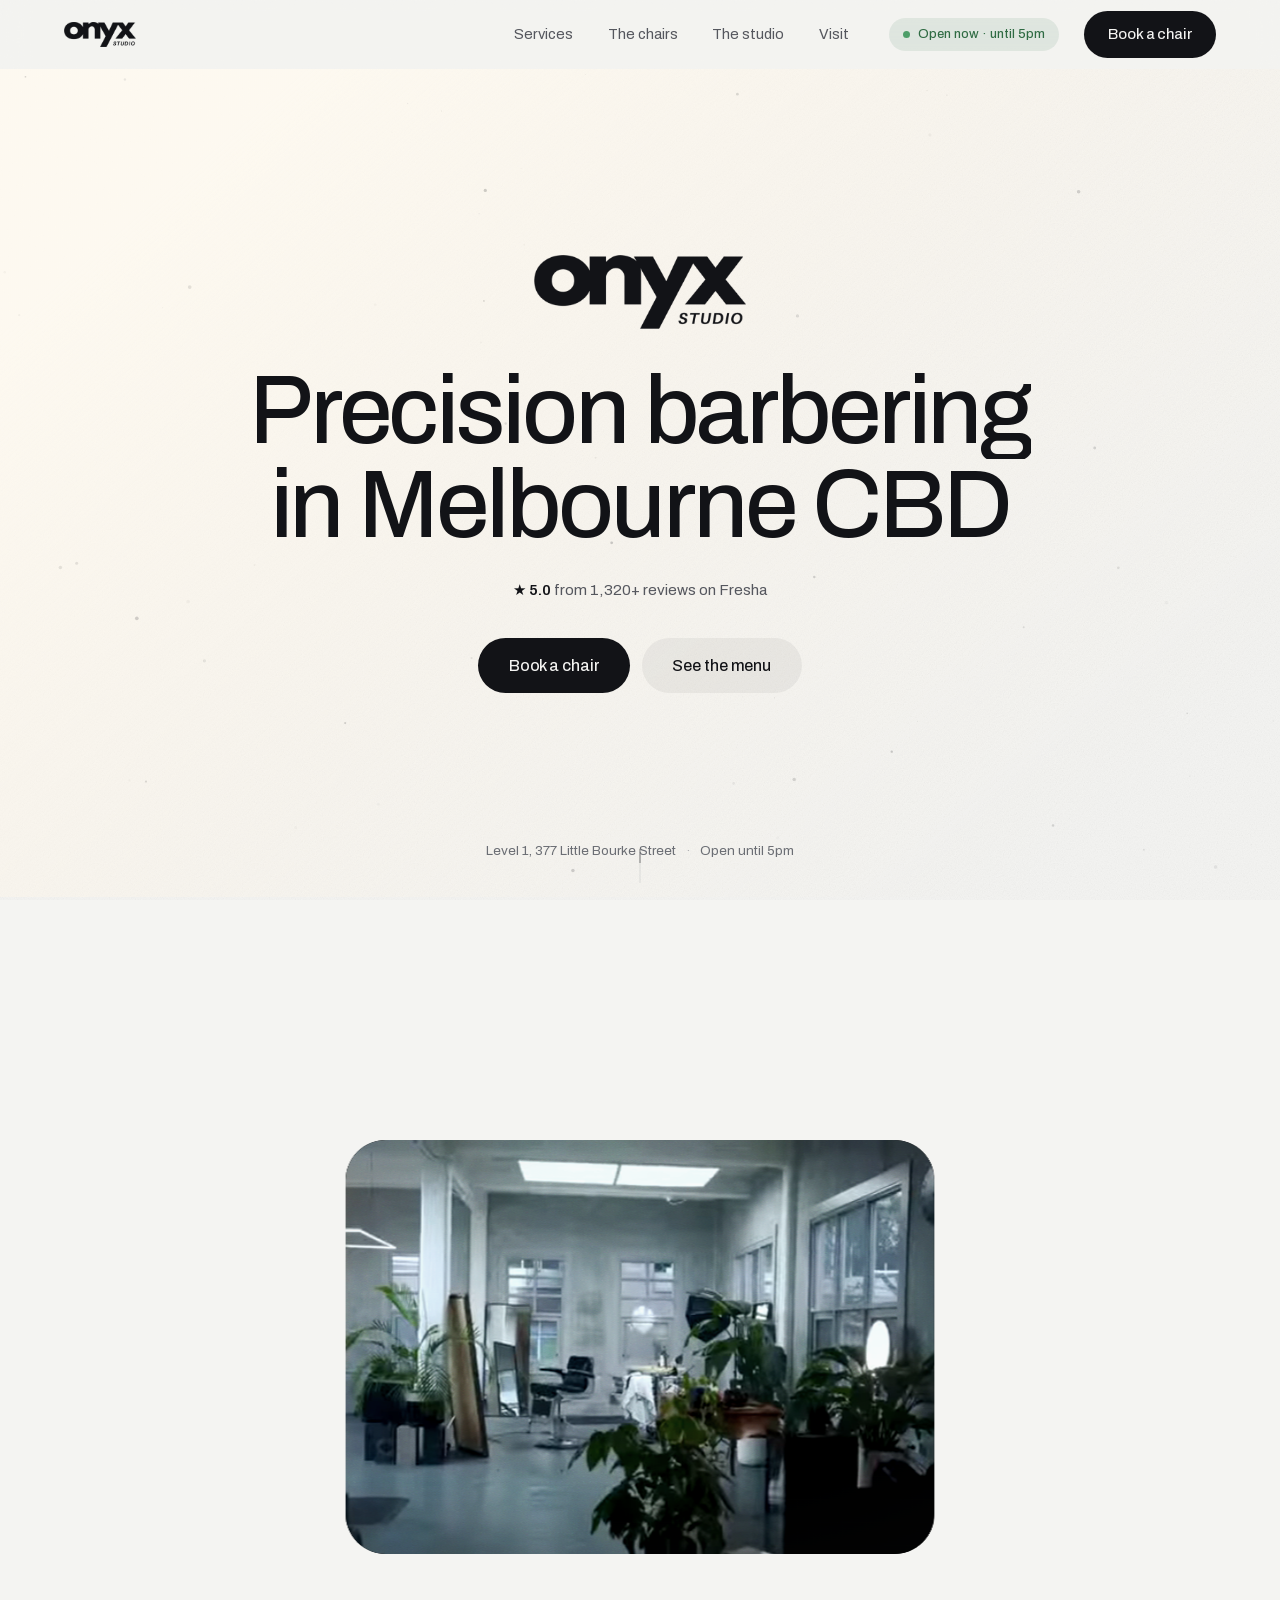
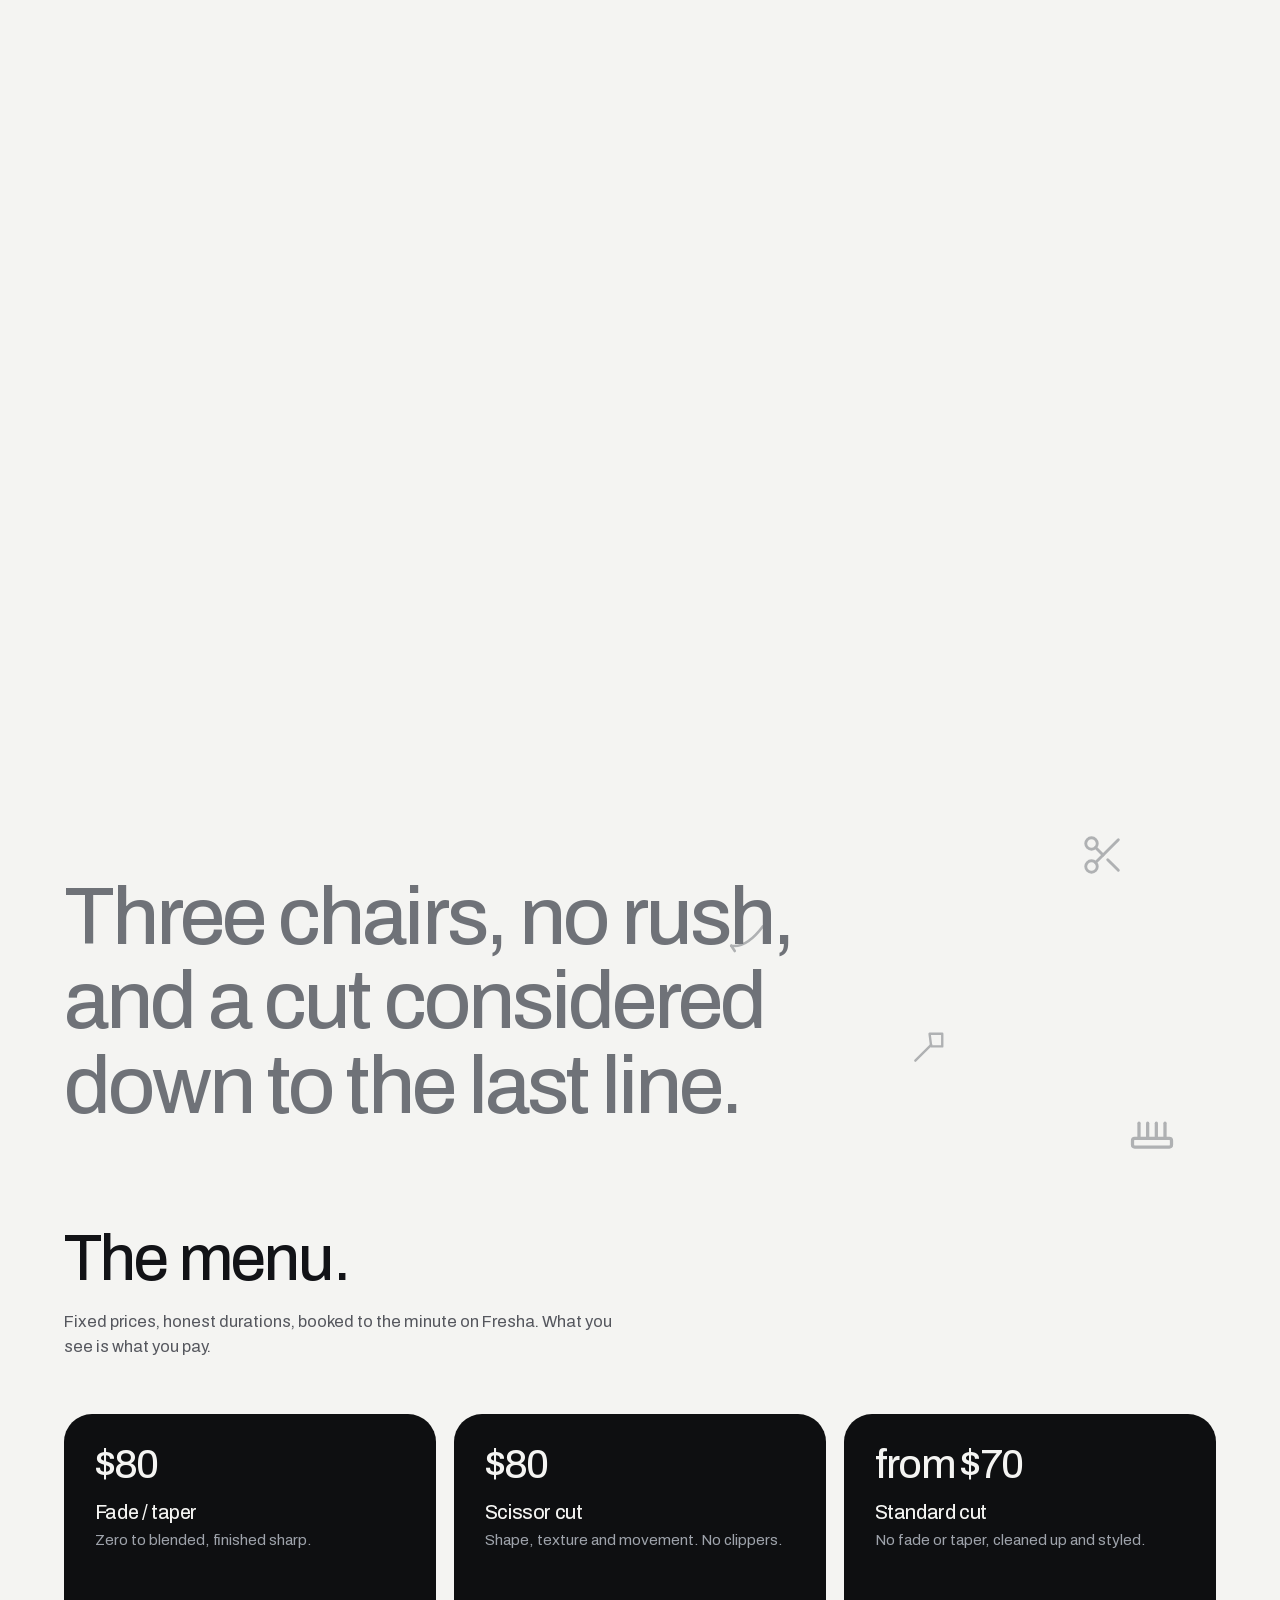
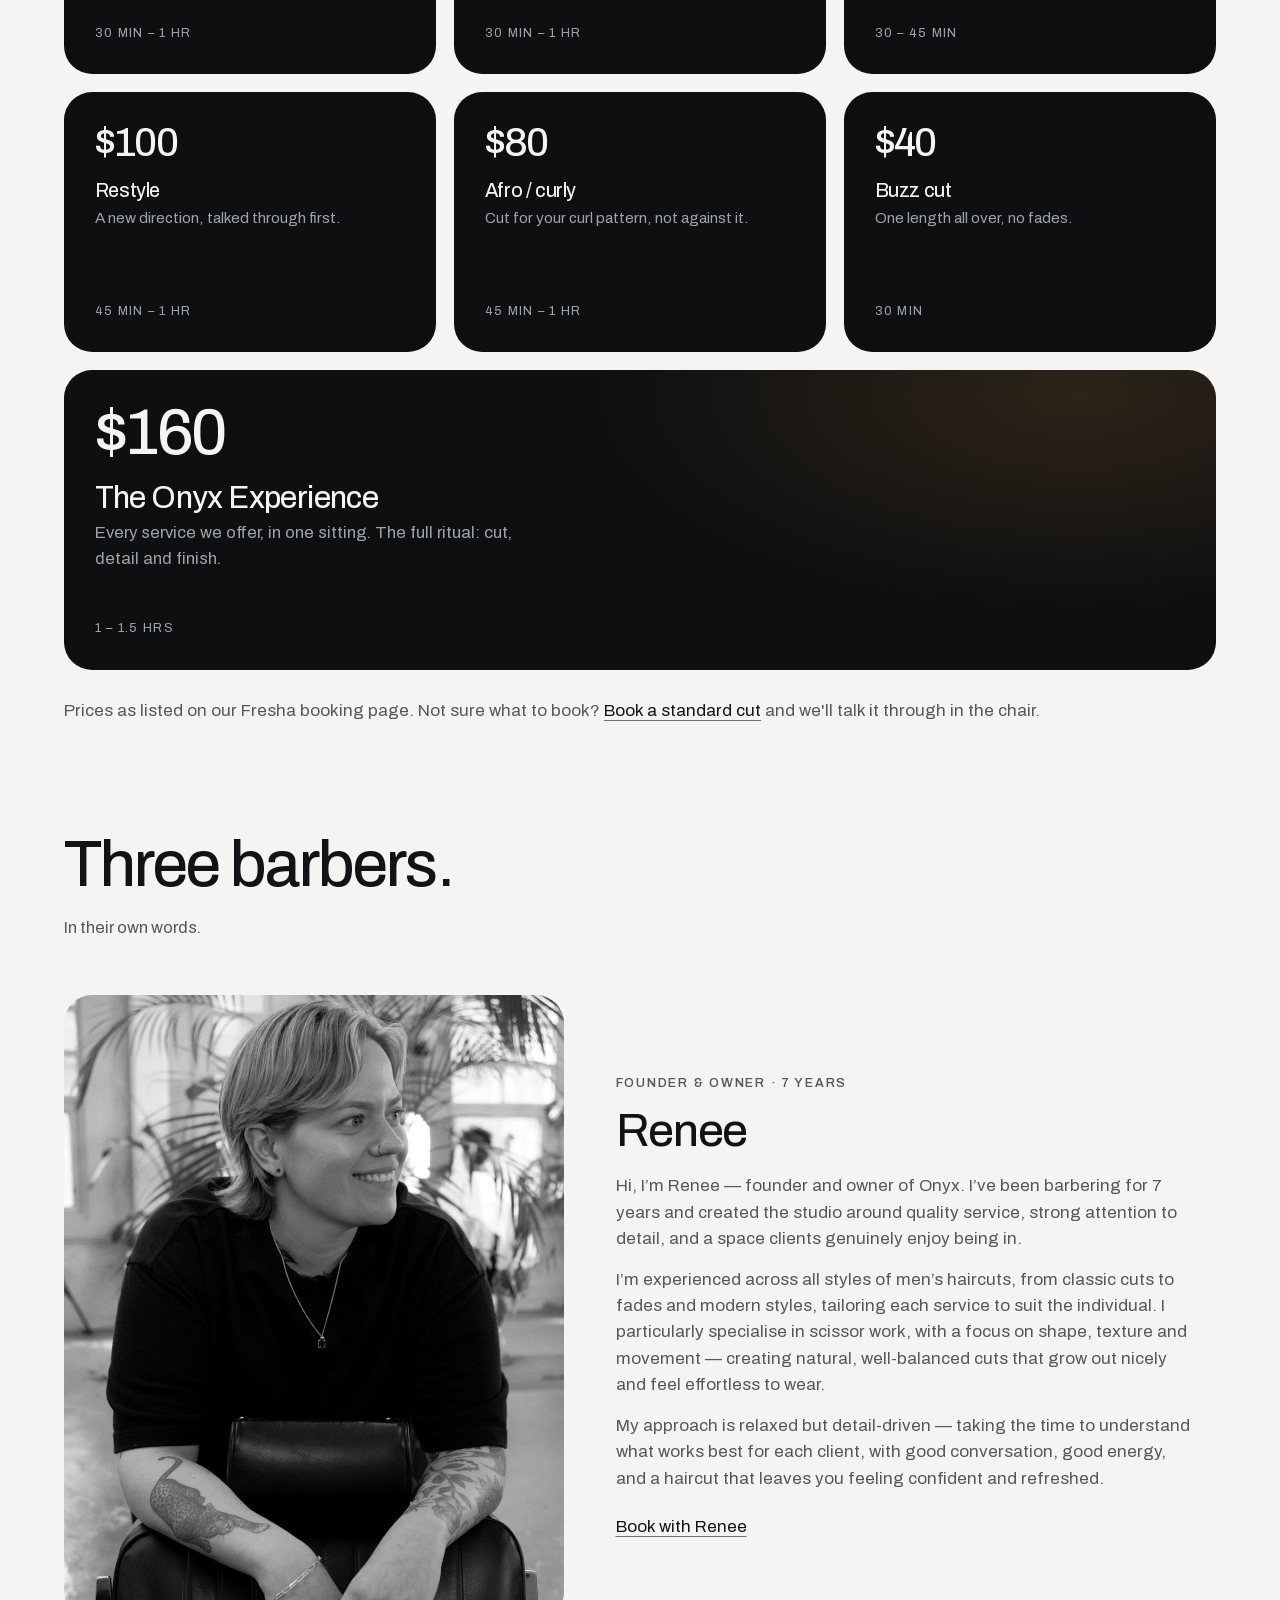
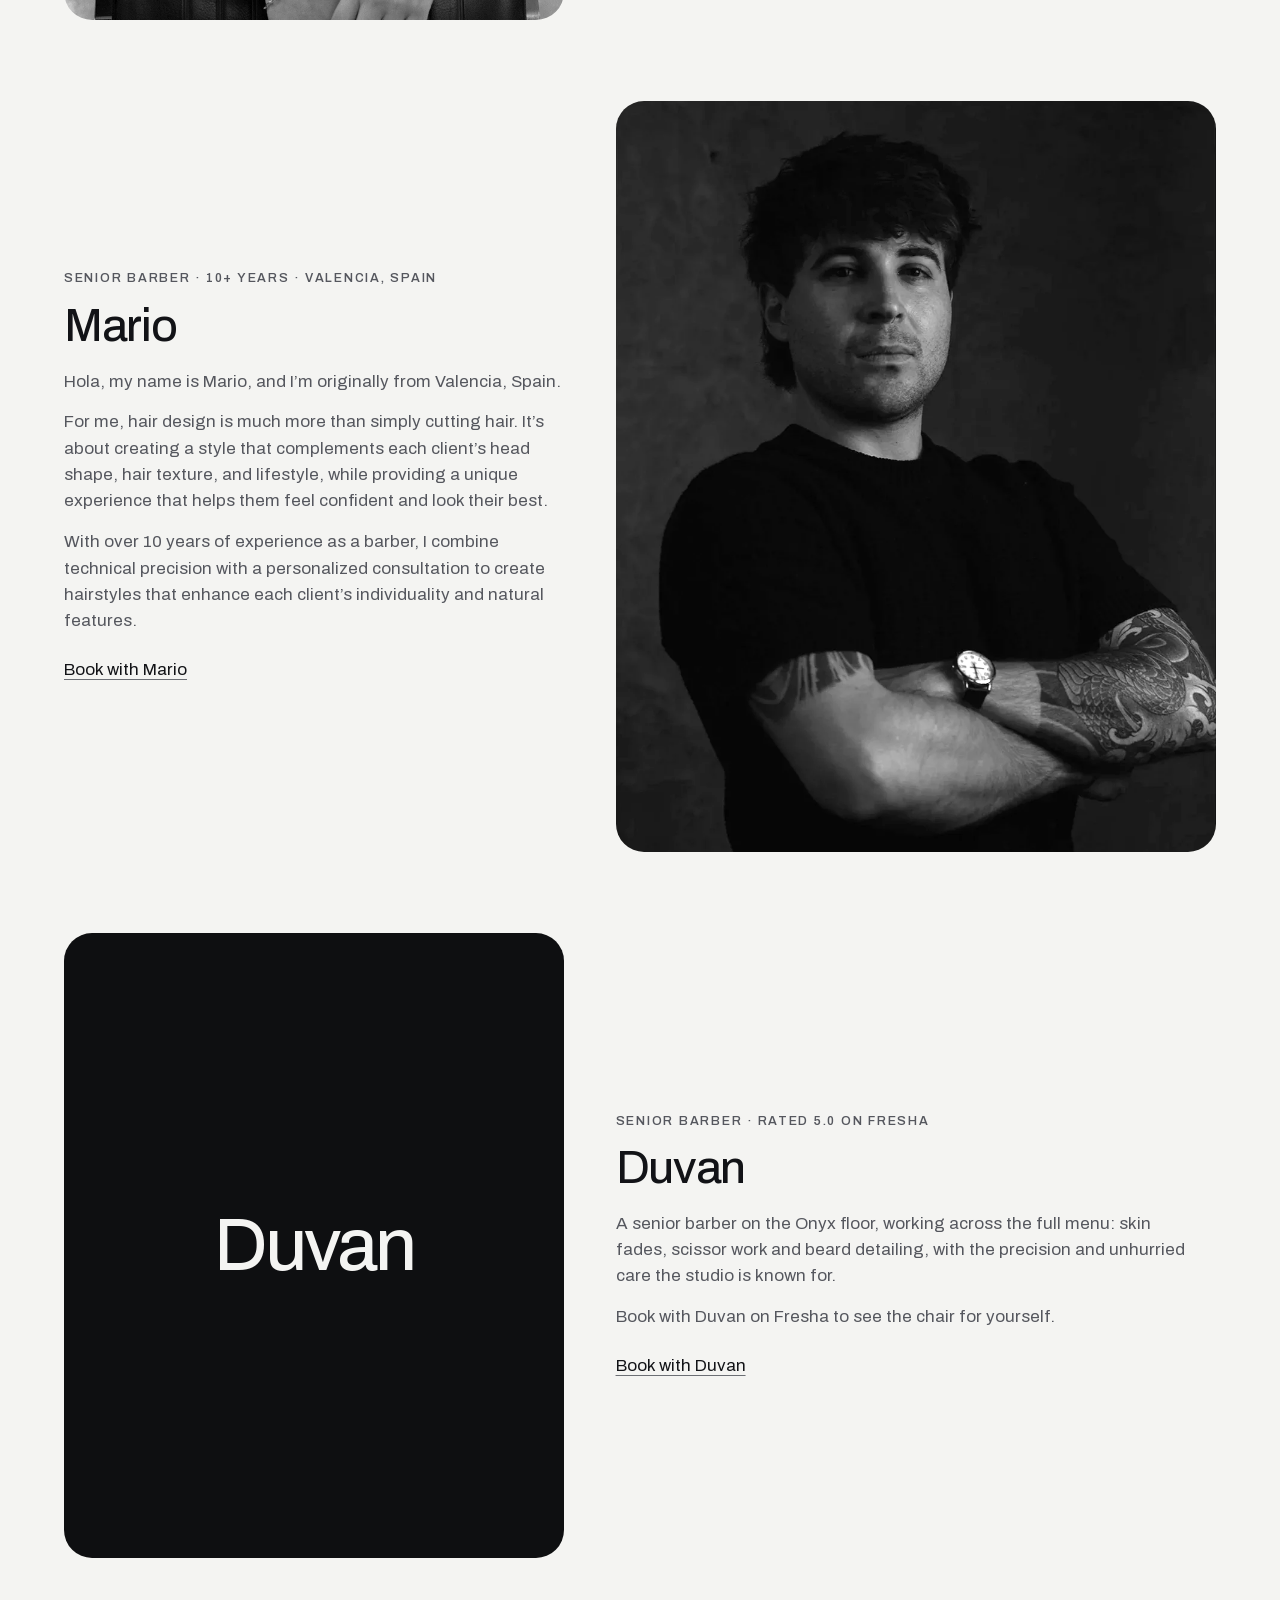
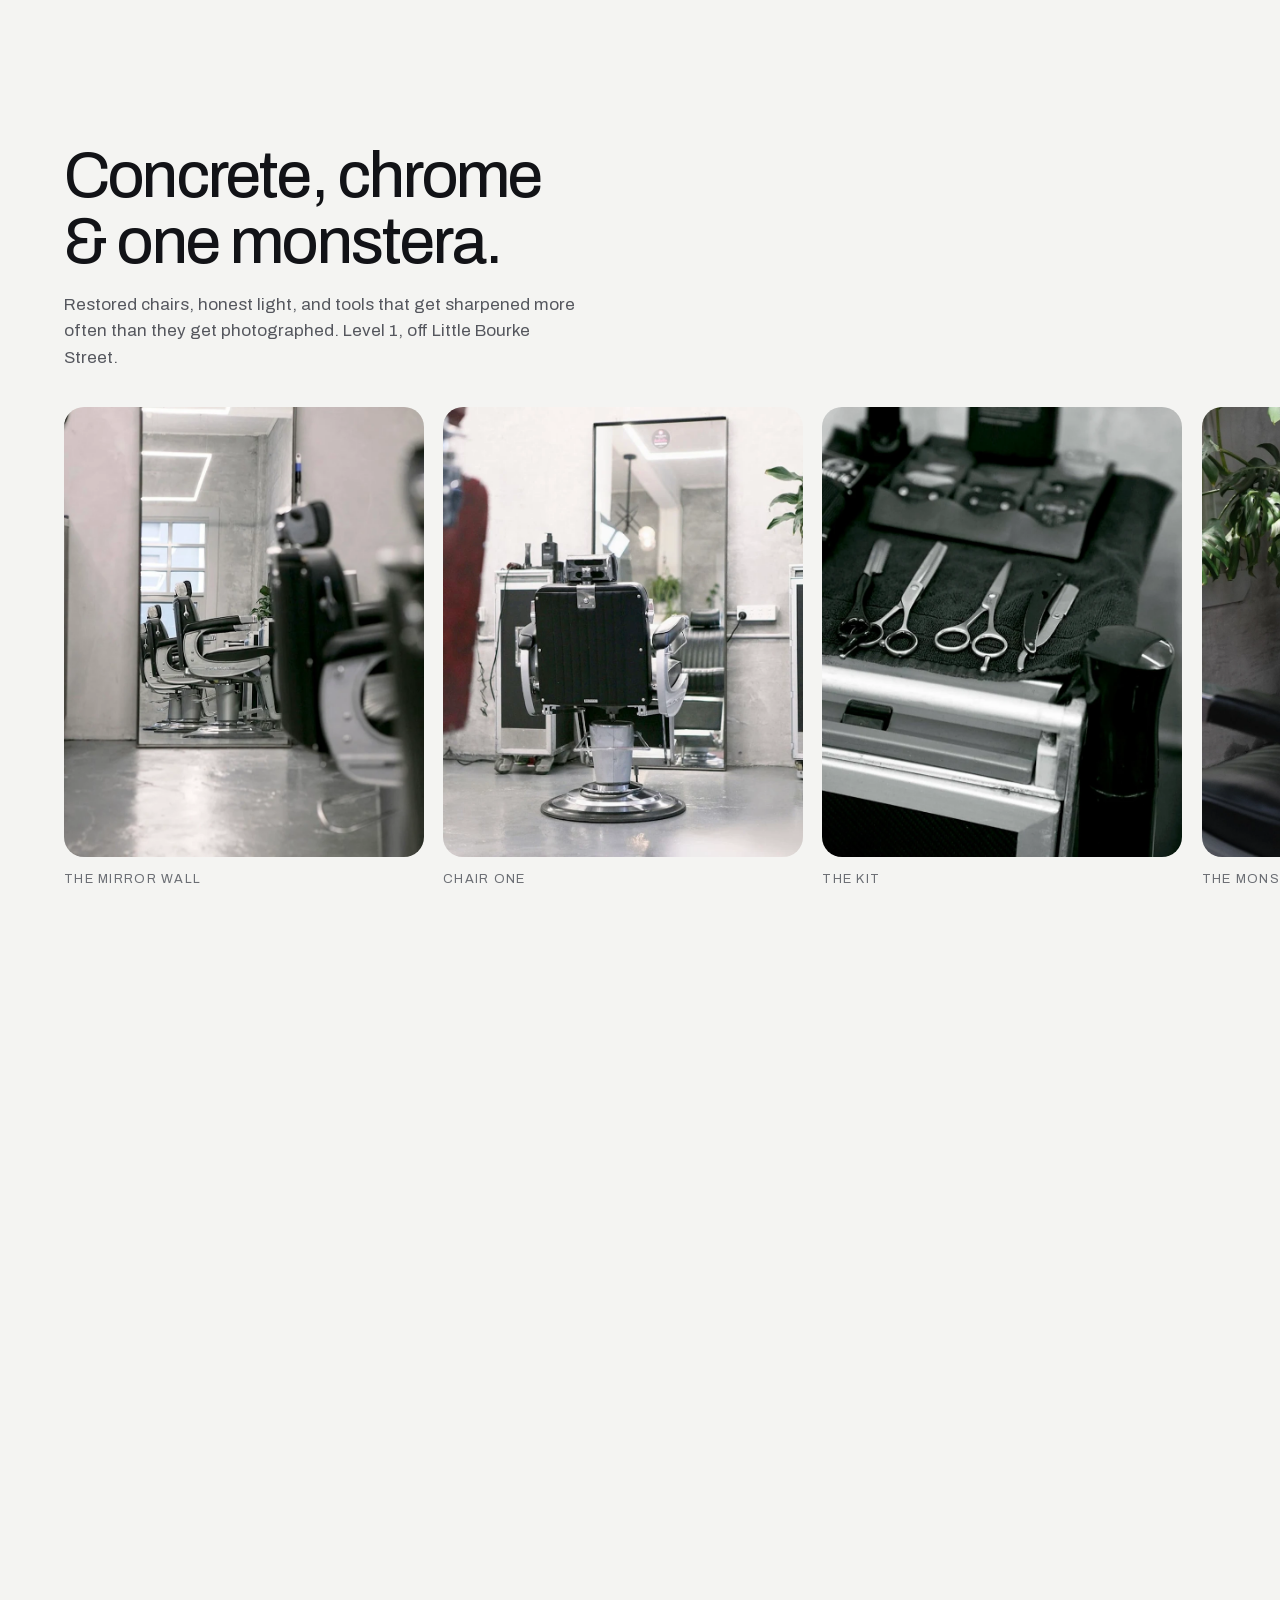
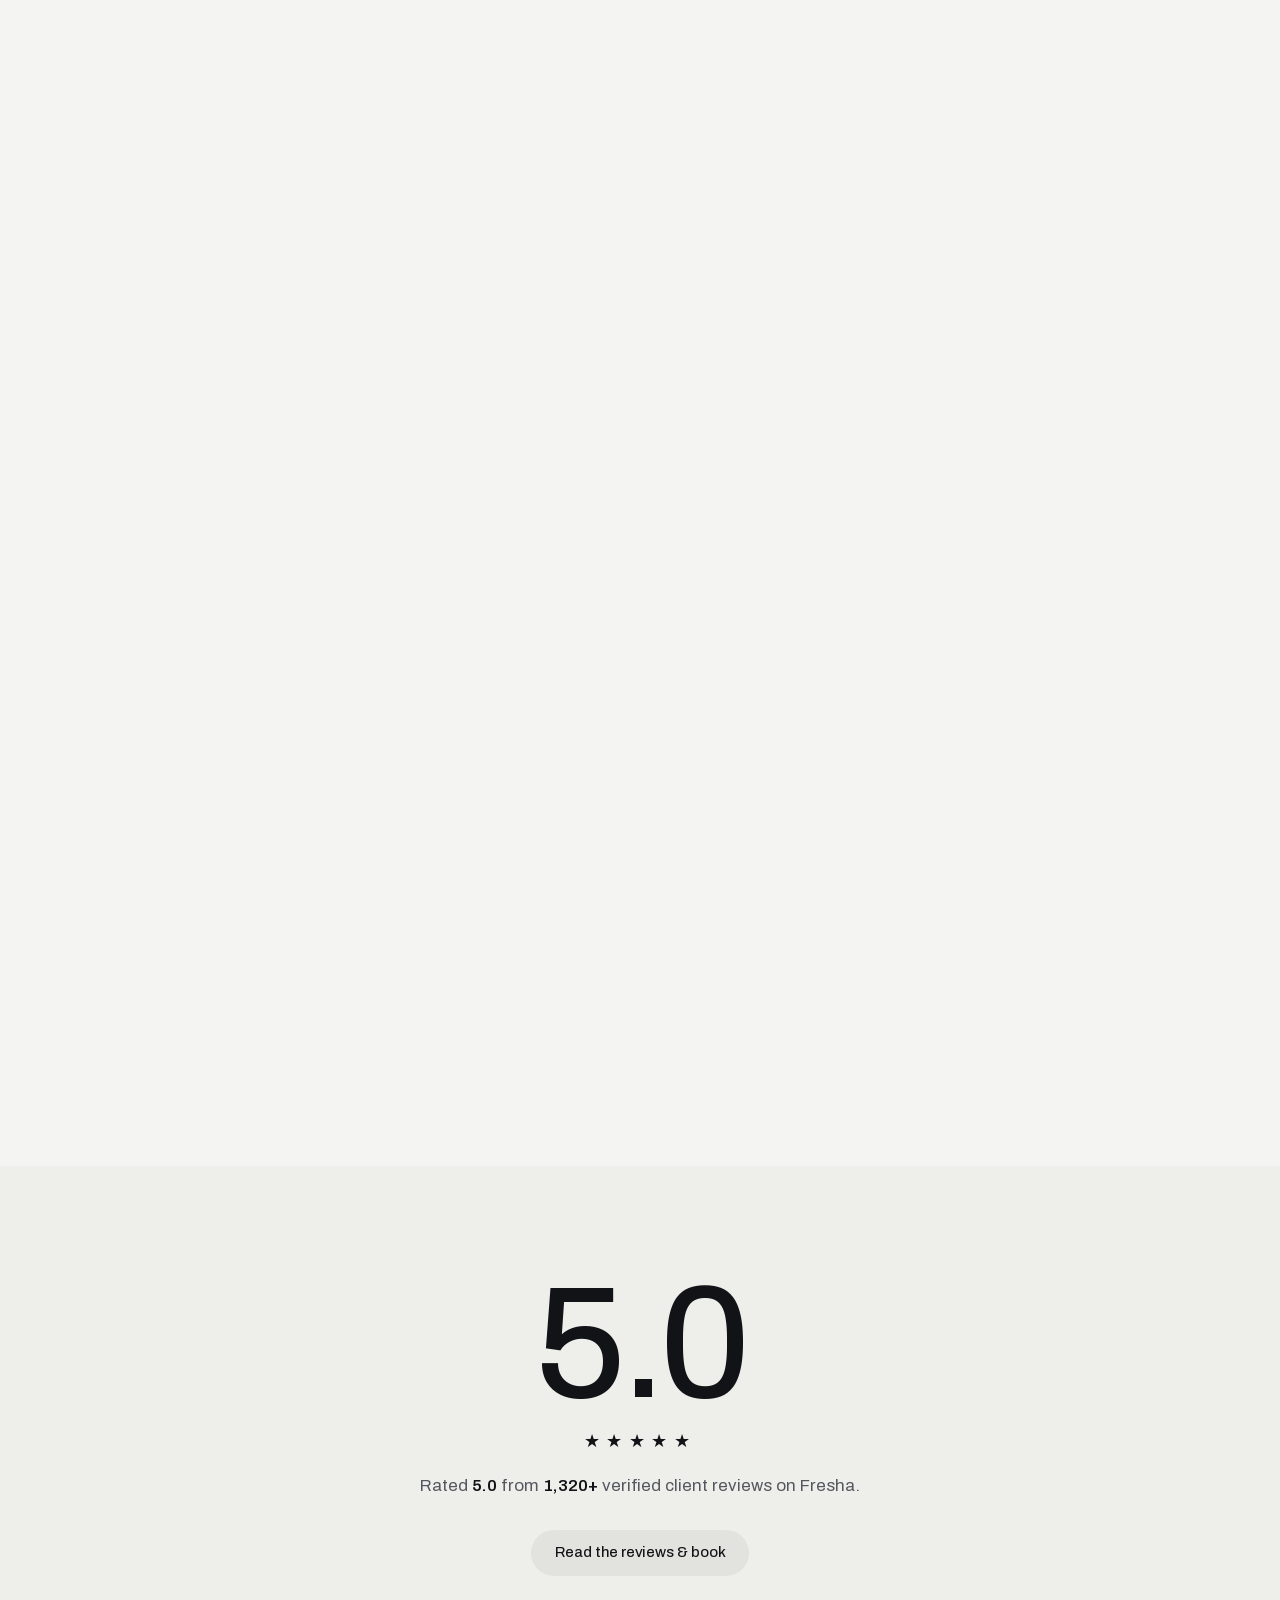
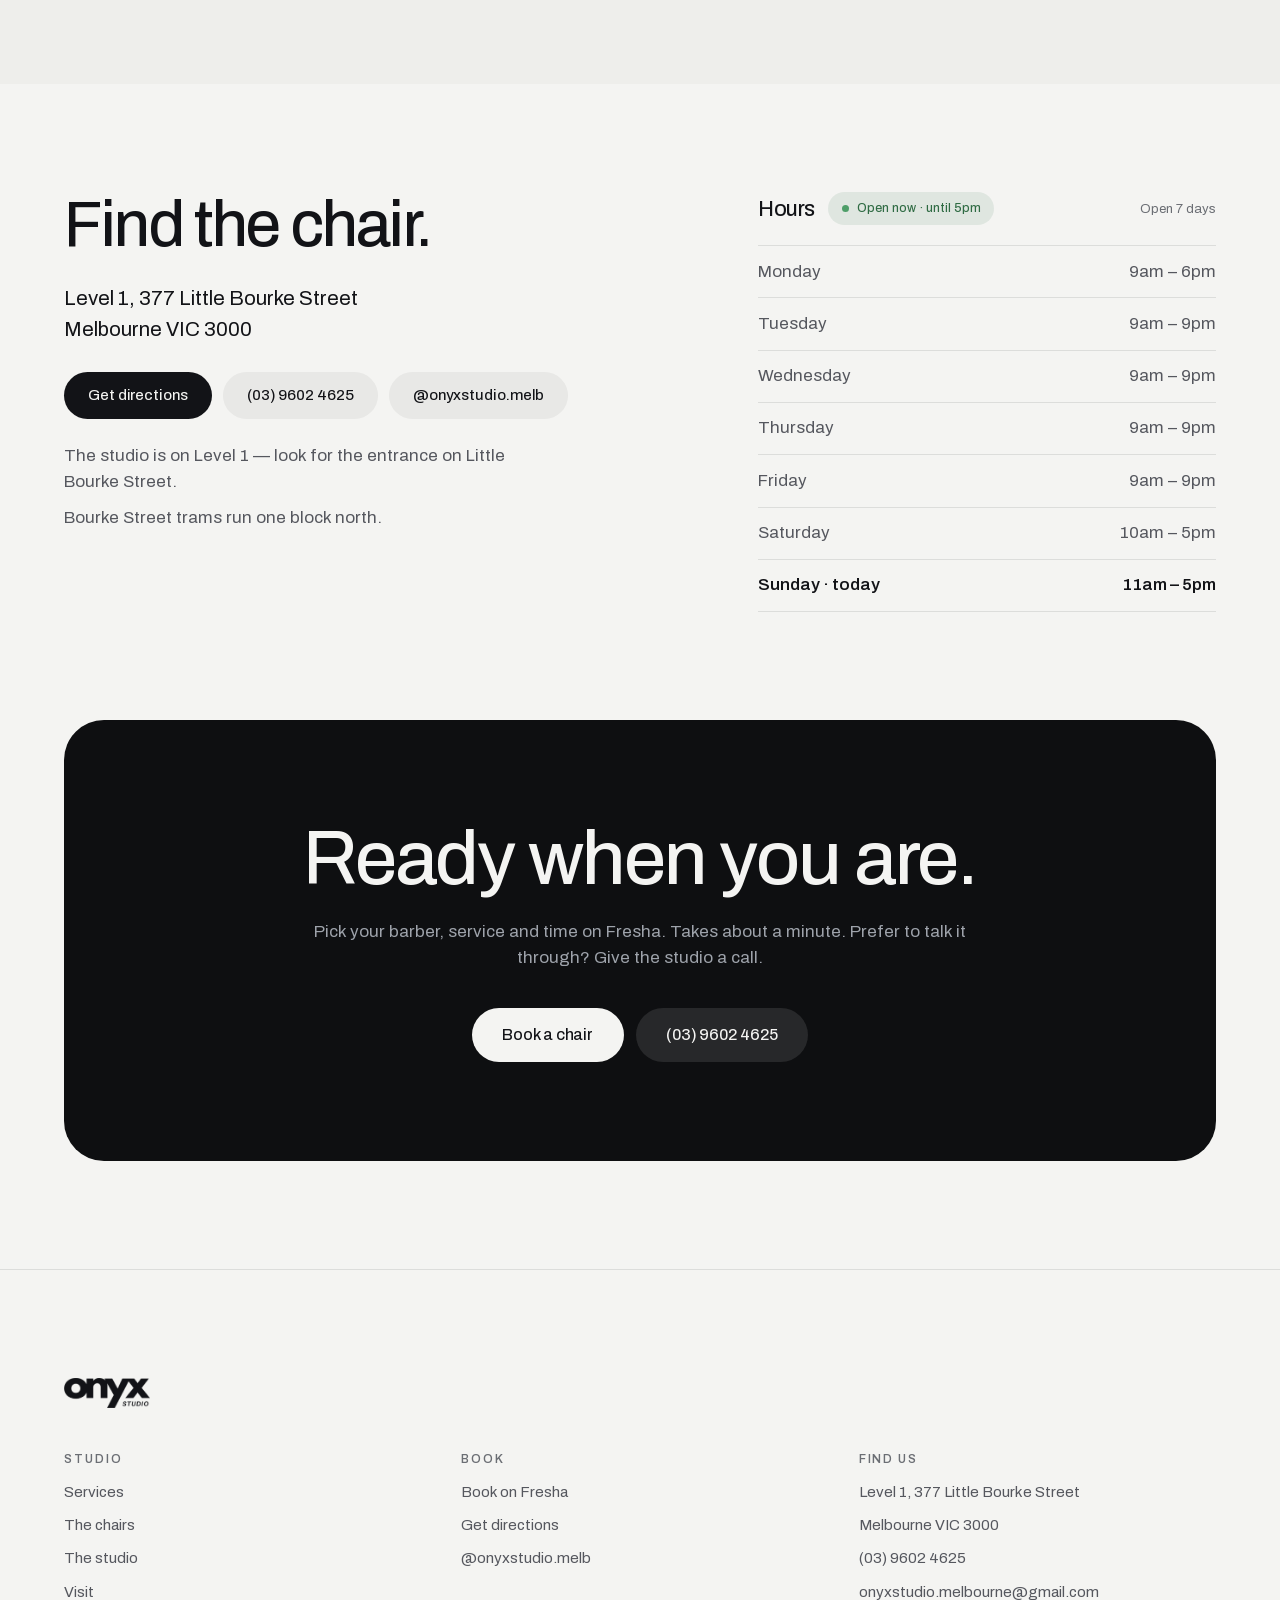
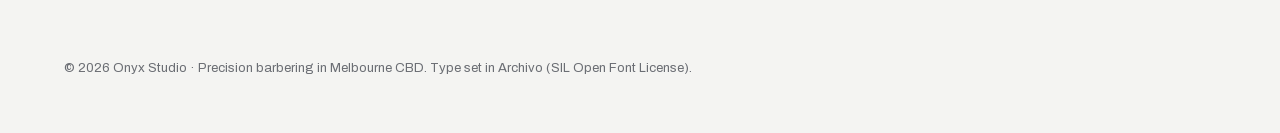
==== commit 138600d7: "Fix remaining audit items: phoneHref, logo optimization, stale README - Fix phoneHref in config.js: " ====
--- a/site/index.html
+++ b/site/index.html
@@ -37,7 +37,7 @@
   <!-- Archivo Variable, self-hosted (SIL Open Font License). No third-party
        request, so the type never blocks or flashes on a slow connection. -->
   <link rel="preload" href="fonts/archivo-latin.woff2" as="font" type="font/woff2" crossorigin>
-  <link rel="stylesheet" href="styles.css?v=28">
+  <link rel="stylesheet" href="styles.css?v=29">
 
   <script type="application/ld+json">
   {
@@ -95,7 +95,7 @@
   <!-- ===== Header ===== -->
   <header class="nav" id="top">
     <a class="brand" href="#top" aria-label="Onyx Studio home">
-      <img class="brand-logo" src="images/logo-ink.png" alt="Onyx Studio" width="906" height="316">
+      <img class="brand-logo" src="images/logo-ink-nav.png" srcset="images/logo-ink-nav.png 1x, images/logo-ink.png 2x" alt="Onyx Studio" width="400" height="140">
     </a>
 
     <nav class="nav-links" aria-label="Main">
@@ -132,7 +132,7 @@
   <section class="hero" data-scene="hero">
     <canvas class="light-canvas" data-light="day" aria-hidden="true"></canvas>
     <div class="hero-inner">
-      <img class="hero-logo" src="images/logo-ink.png" alt="Onyx Studio" width="906" height="316" fetchpriority="high">
+      <img class="hero-logo" src="images/logo-ink-hero.png" srcset="images/logo-ink-hero.png 1x, images/logo-ink.png 2x" alt="Onyx Studio" width="600" height="209" fetchpriority="high">
       <h1 class="hero-title">
         <span class="line"><span>Precision barbering</span></span>
         <span class="line"><span>in Melbourne CBD</span></span>
@@ -389,7 +389,7 @@
   <!-- ===== Footer ===== -->
   <footer class="footer">
     <div class="footer-inner">
-      <img class="footer-logo" src="images/logo-ink.png" alt="Onyx Studio" width="906" height="316" loading="lazy">
+      <img class="footer-logo" src="images/logo-ink-nav.png" srcset="images/logo-ink-nav.png 1x, images/logo-ink.png 2x" alt="Onyx Studio" width="400" height="140" loading="lazy">
       <div class="footer-cols">
         <div class="footer-col">
           <h3>Studio</h3>
@@ -422,8 +422,8 @@
     <span class="book-bar-proof" aria-hidden="true">★ <span data-bind="rating">5.0</span> · <span data-bind="reviewCount">1,320+</span></span>
   </a>
 
-  <script src="config.js?v=28"></script>
-  <script src="motion.js?v=28"></script>
-  <script src="script.js?v=28"></script>
+  <script src="config.js?v=29"></script>
+  <script src="motion.js?v=29"></script>
+  <script src="script.js?v=29"></script>
 </body>
 </html>
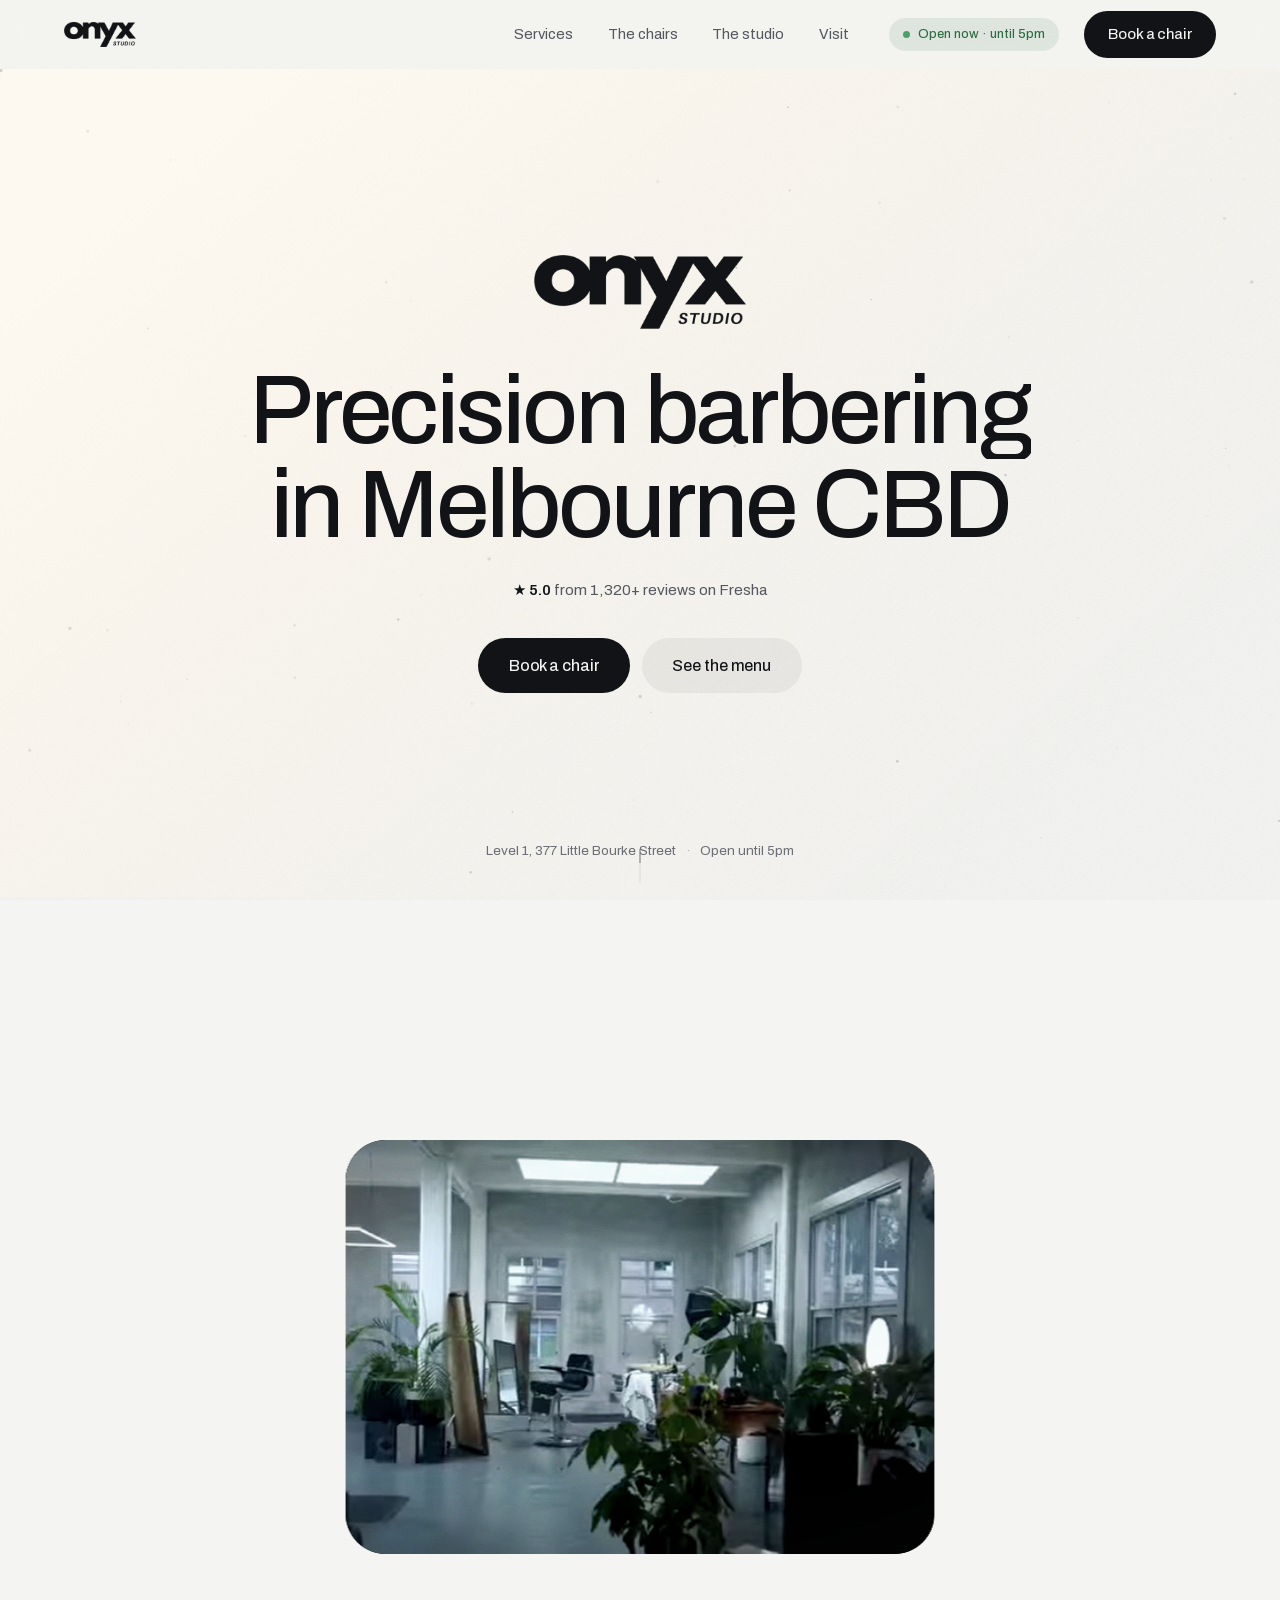
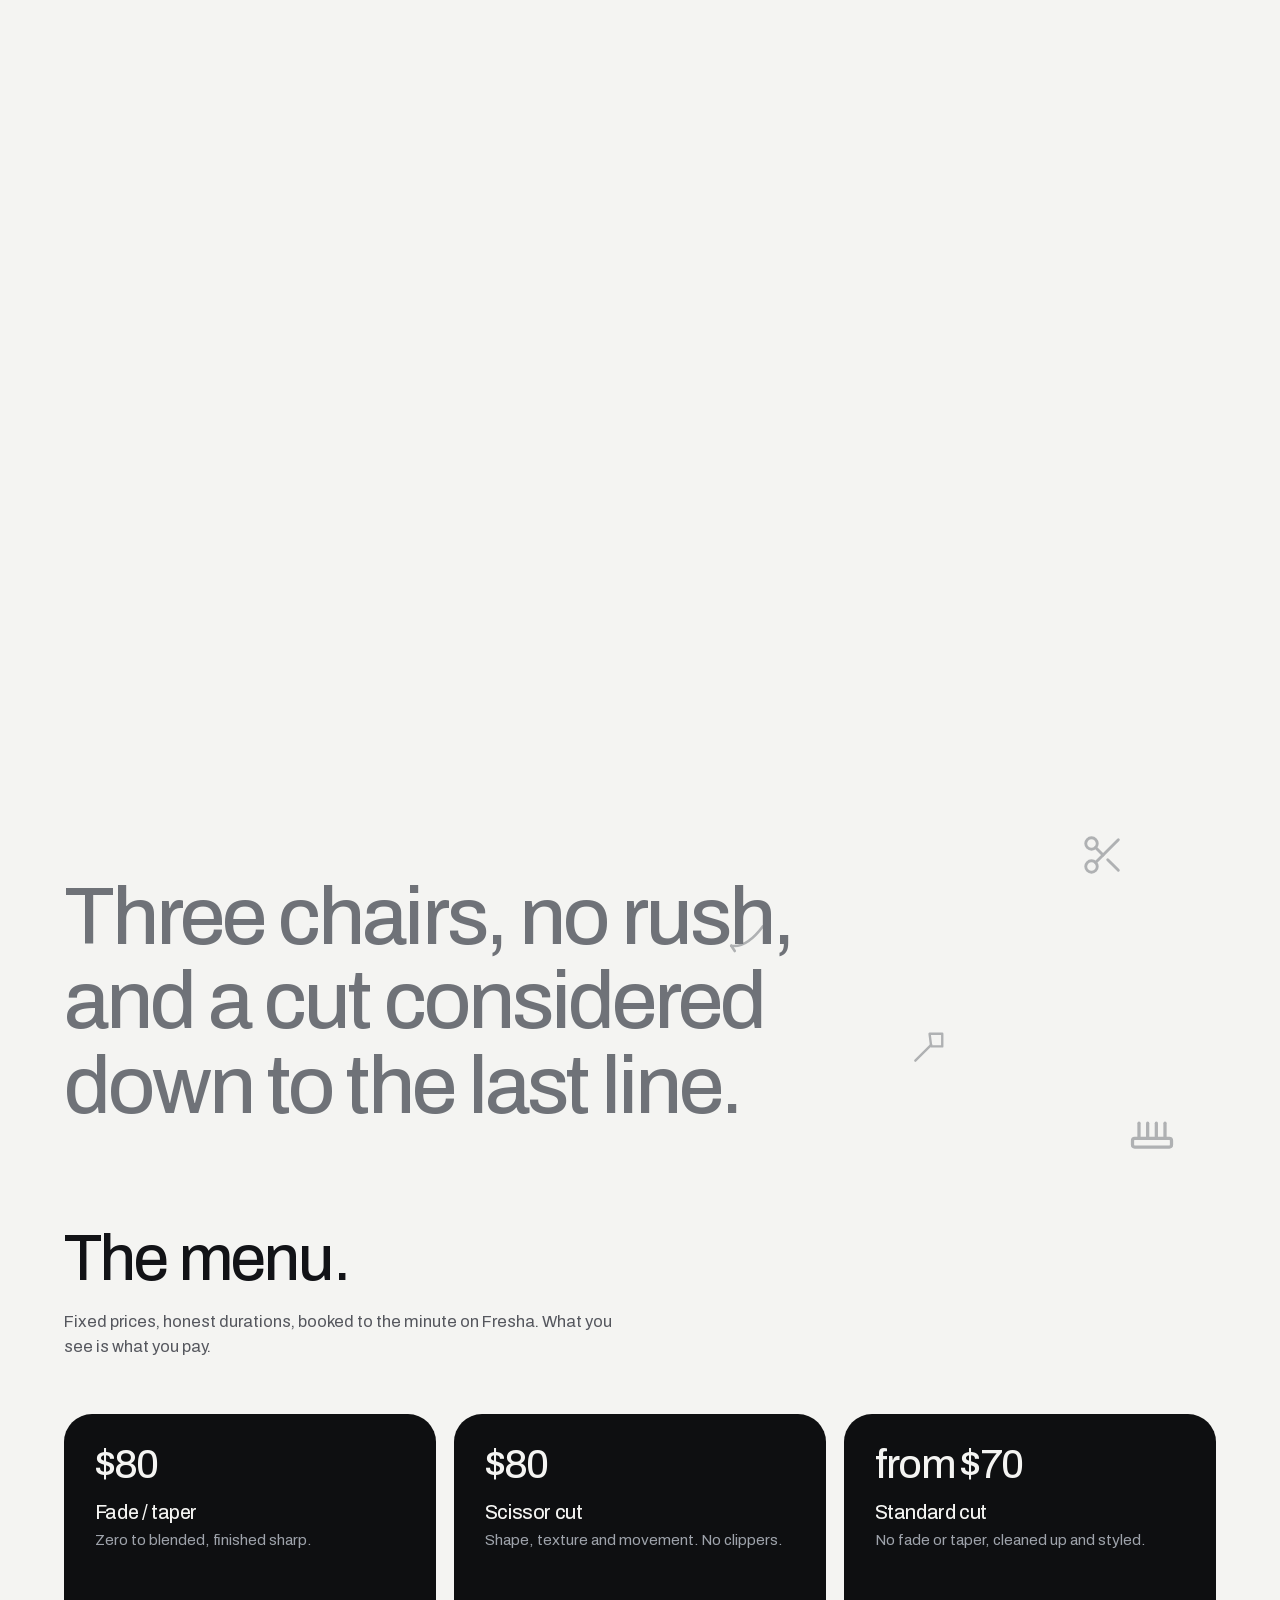
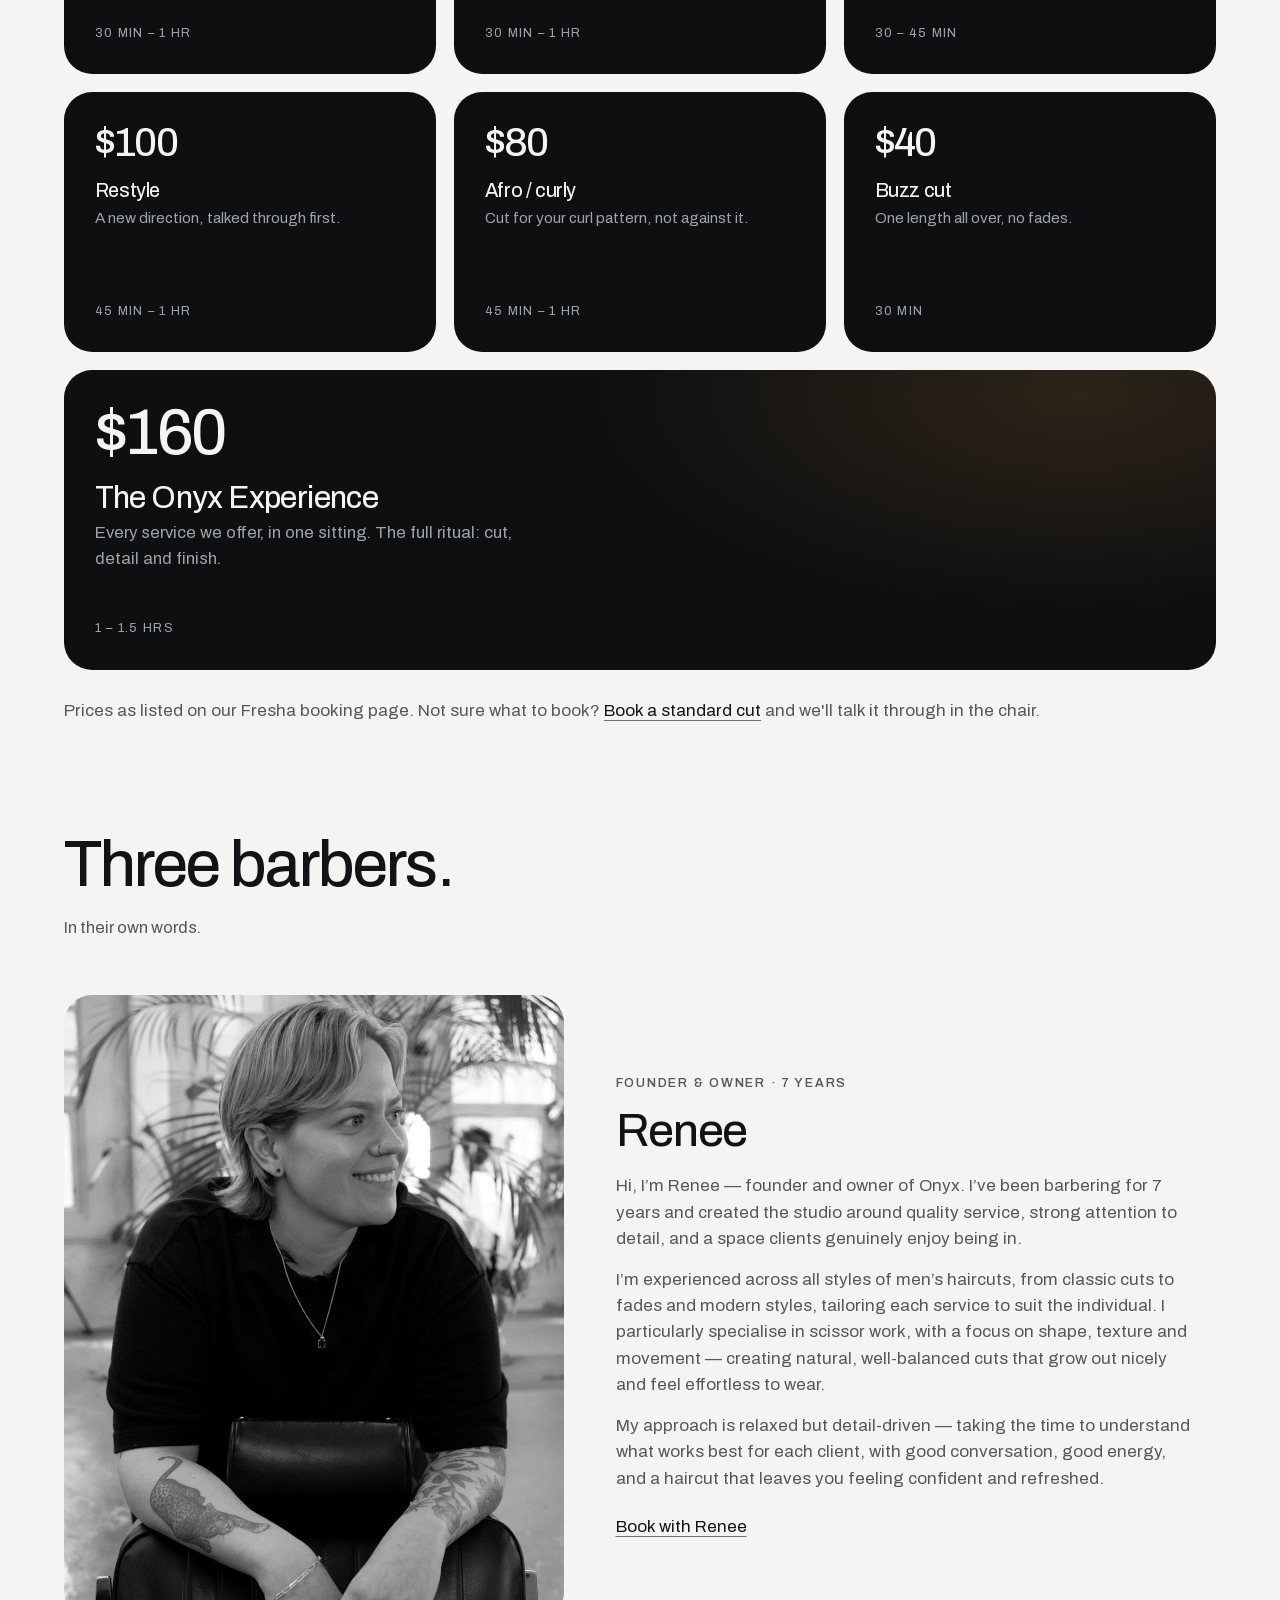
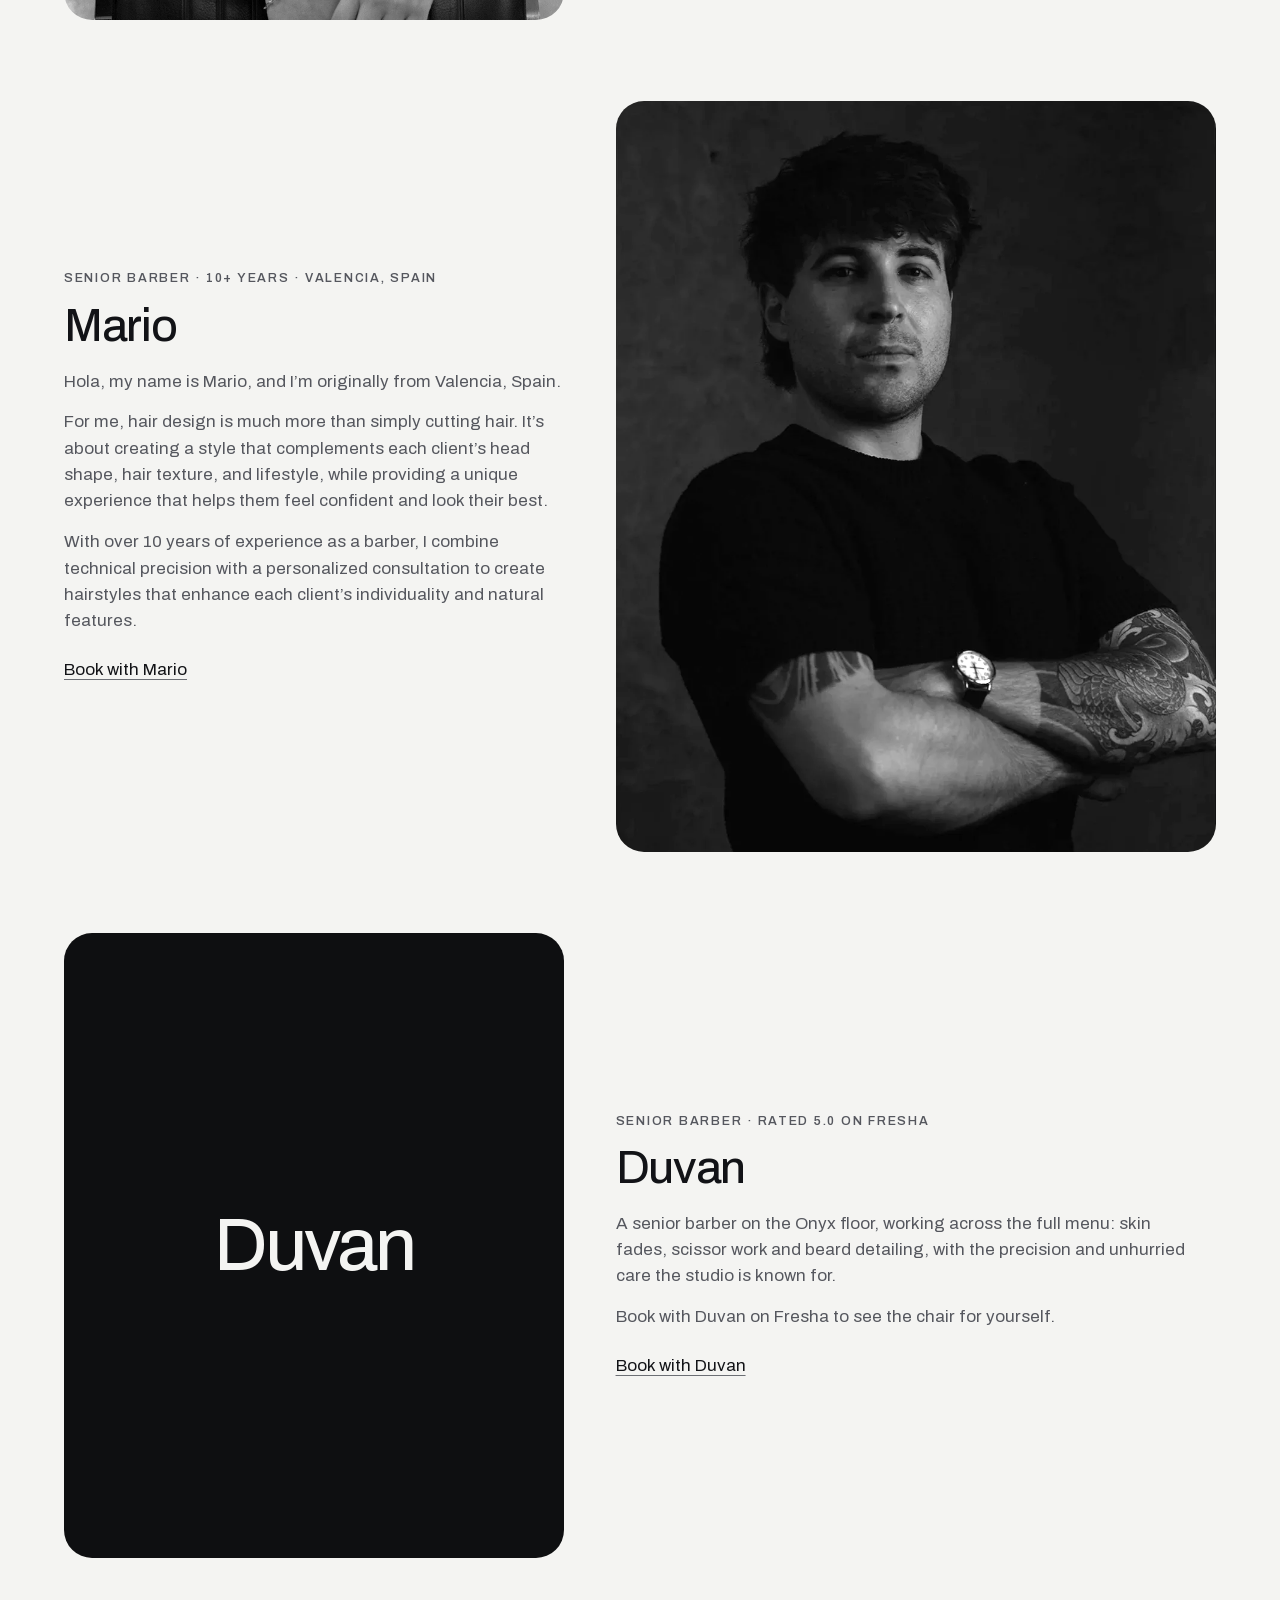
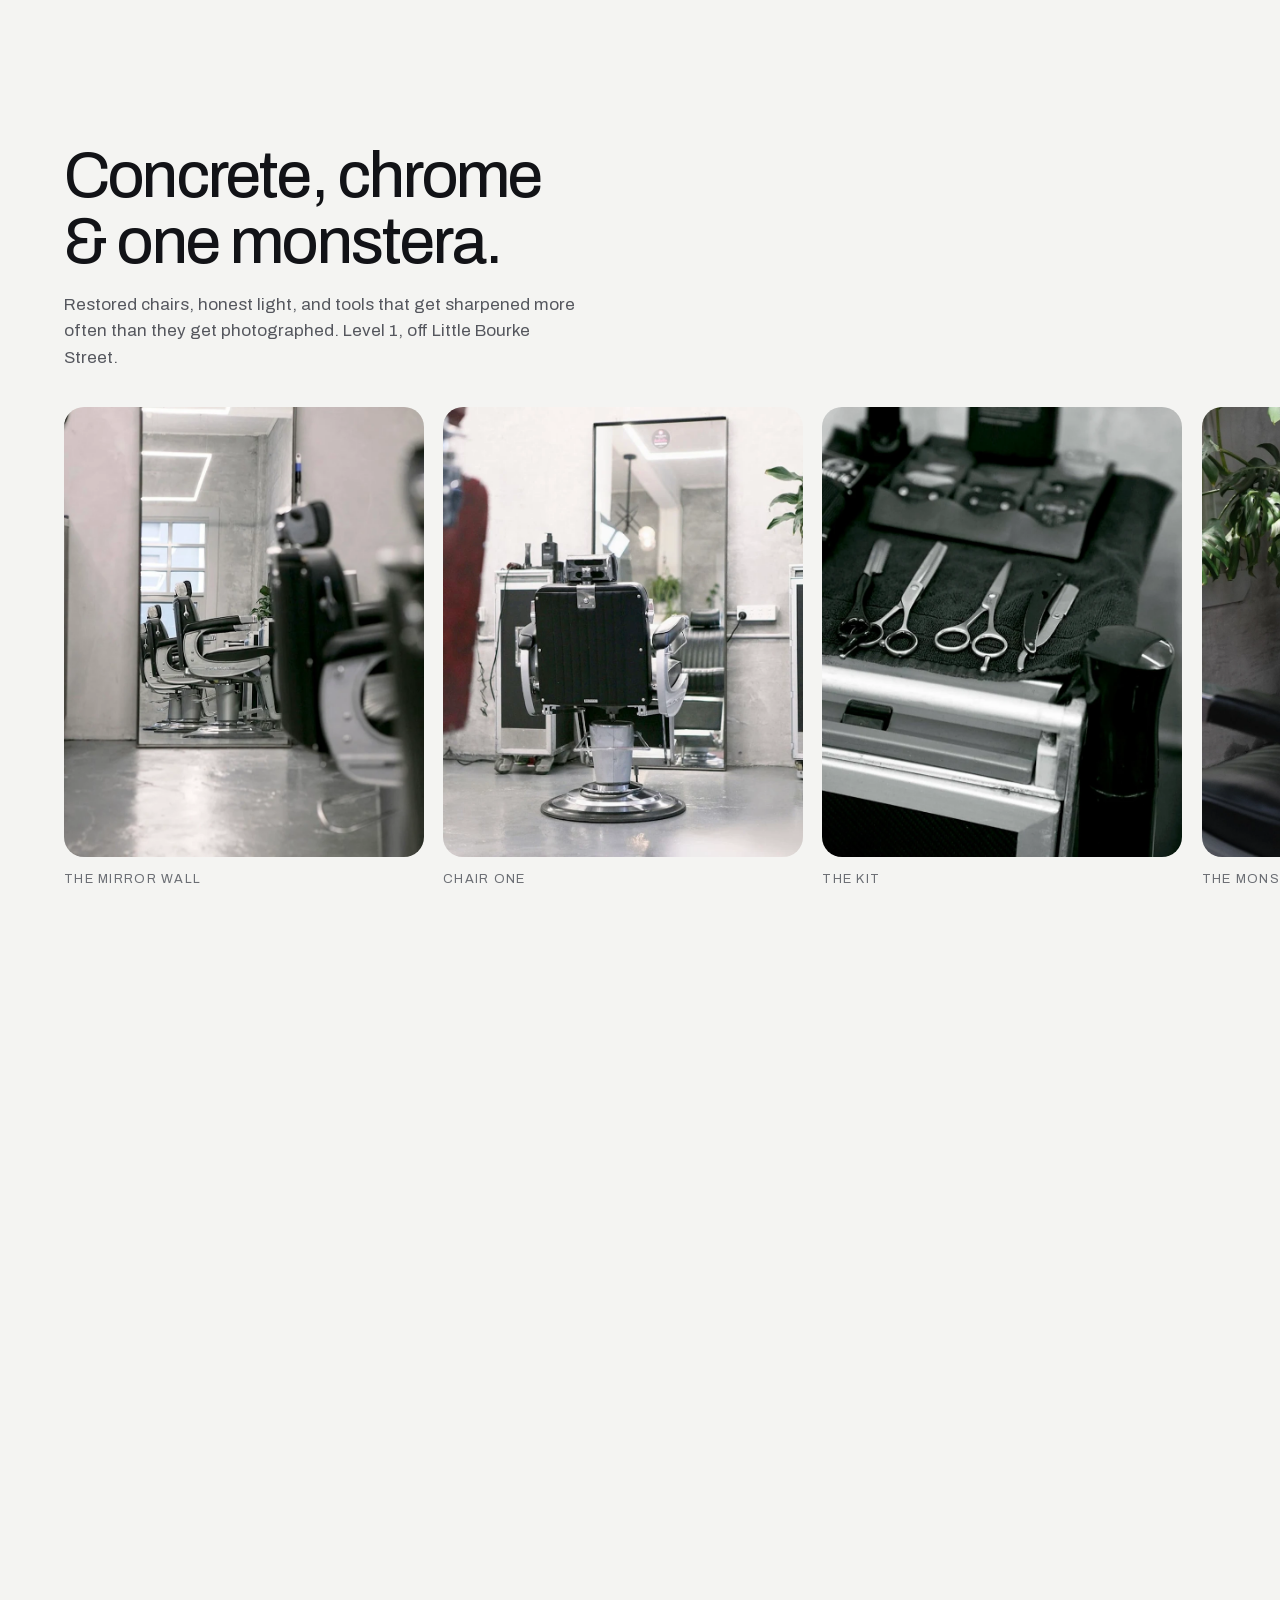
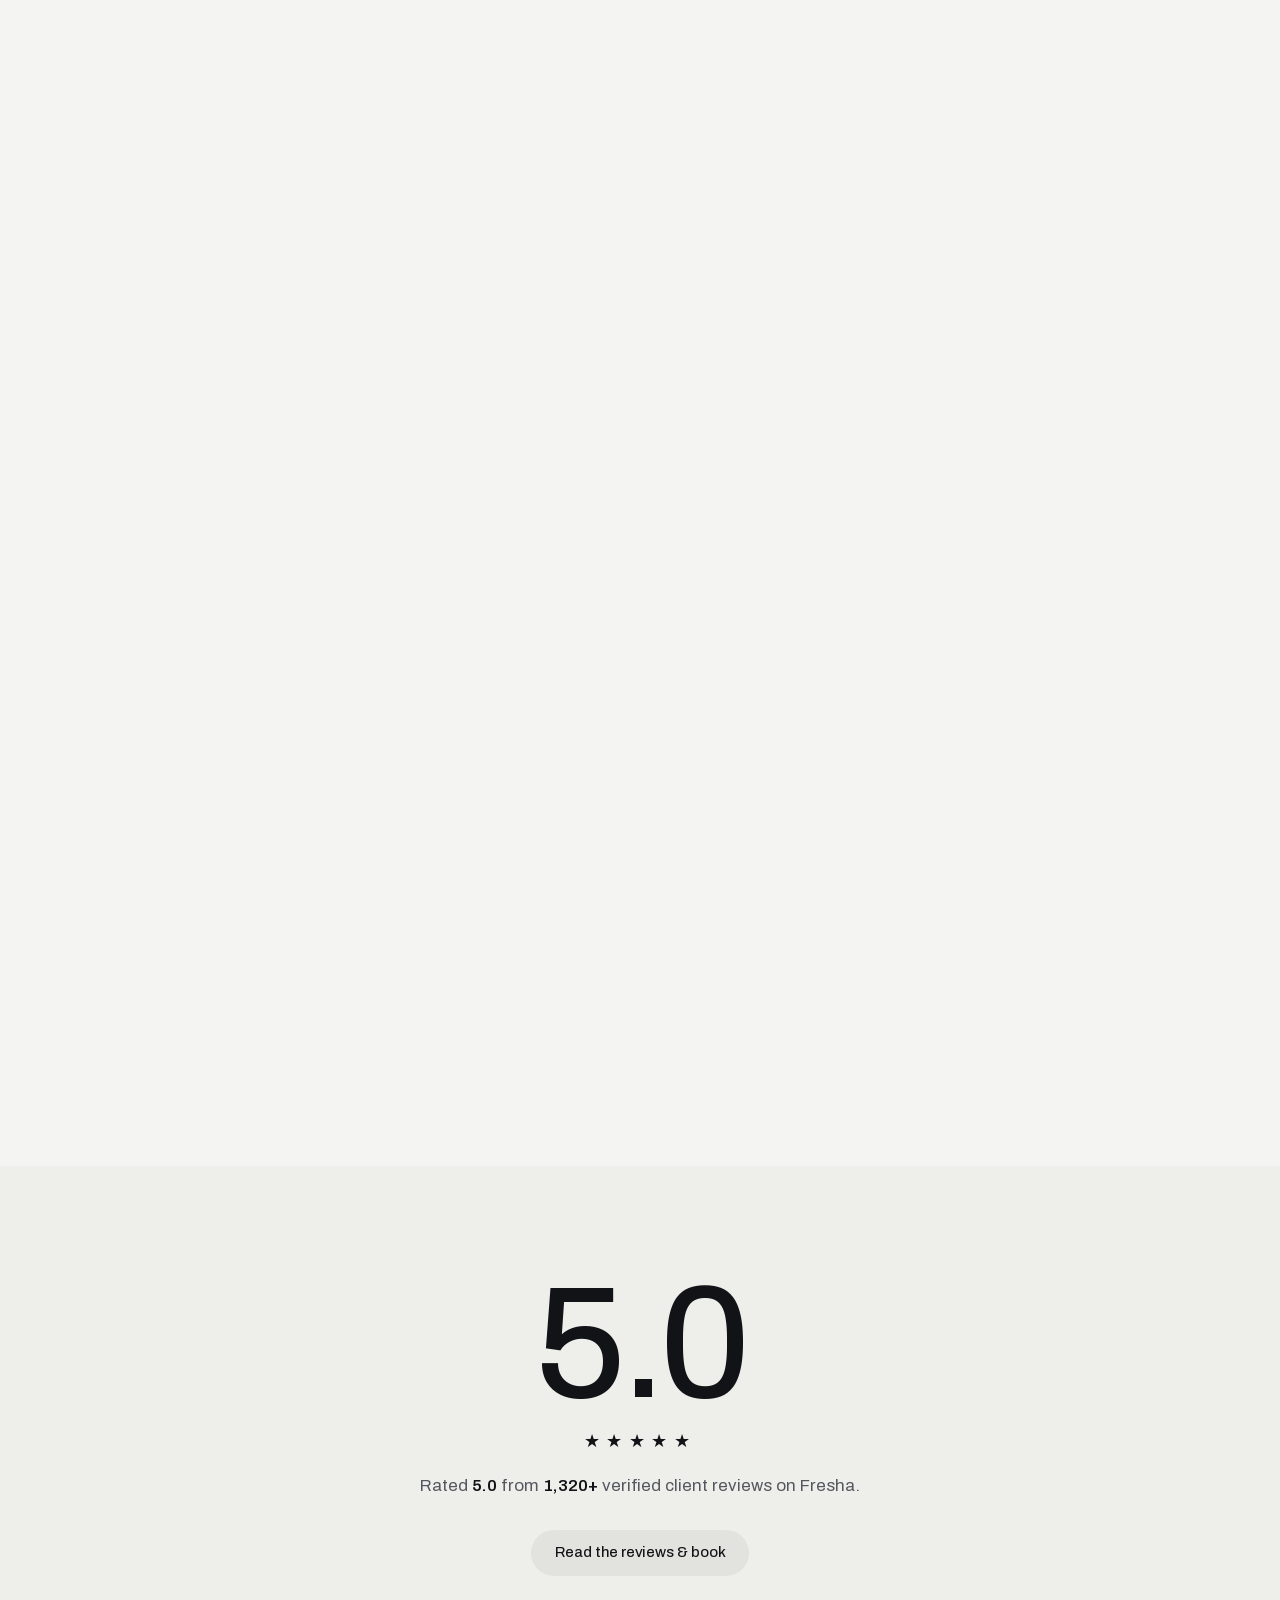
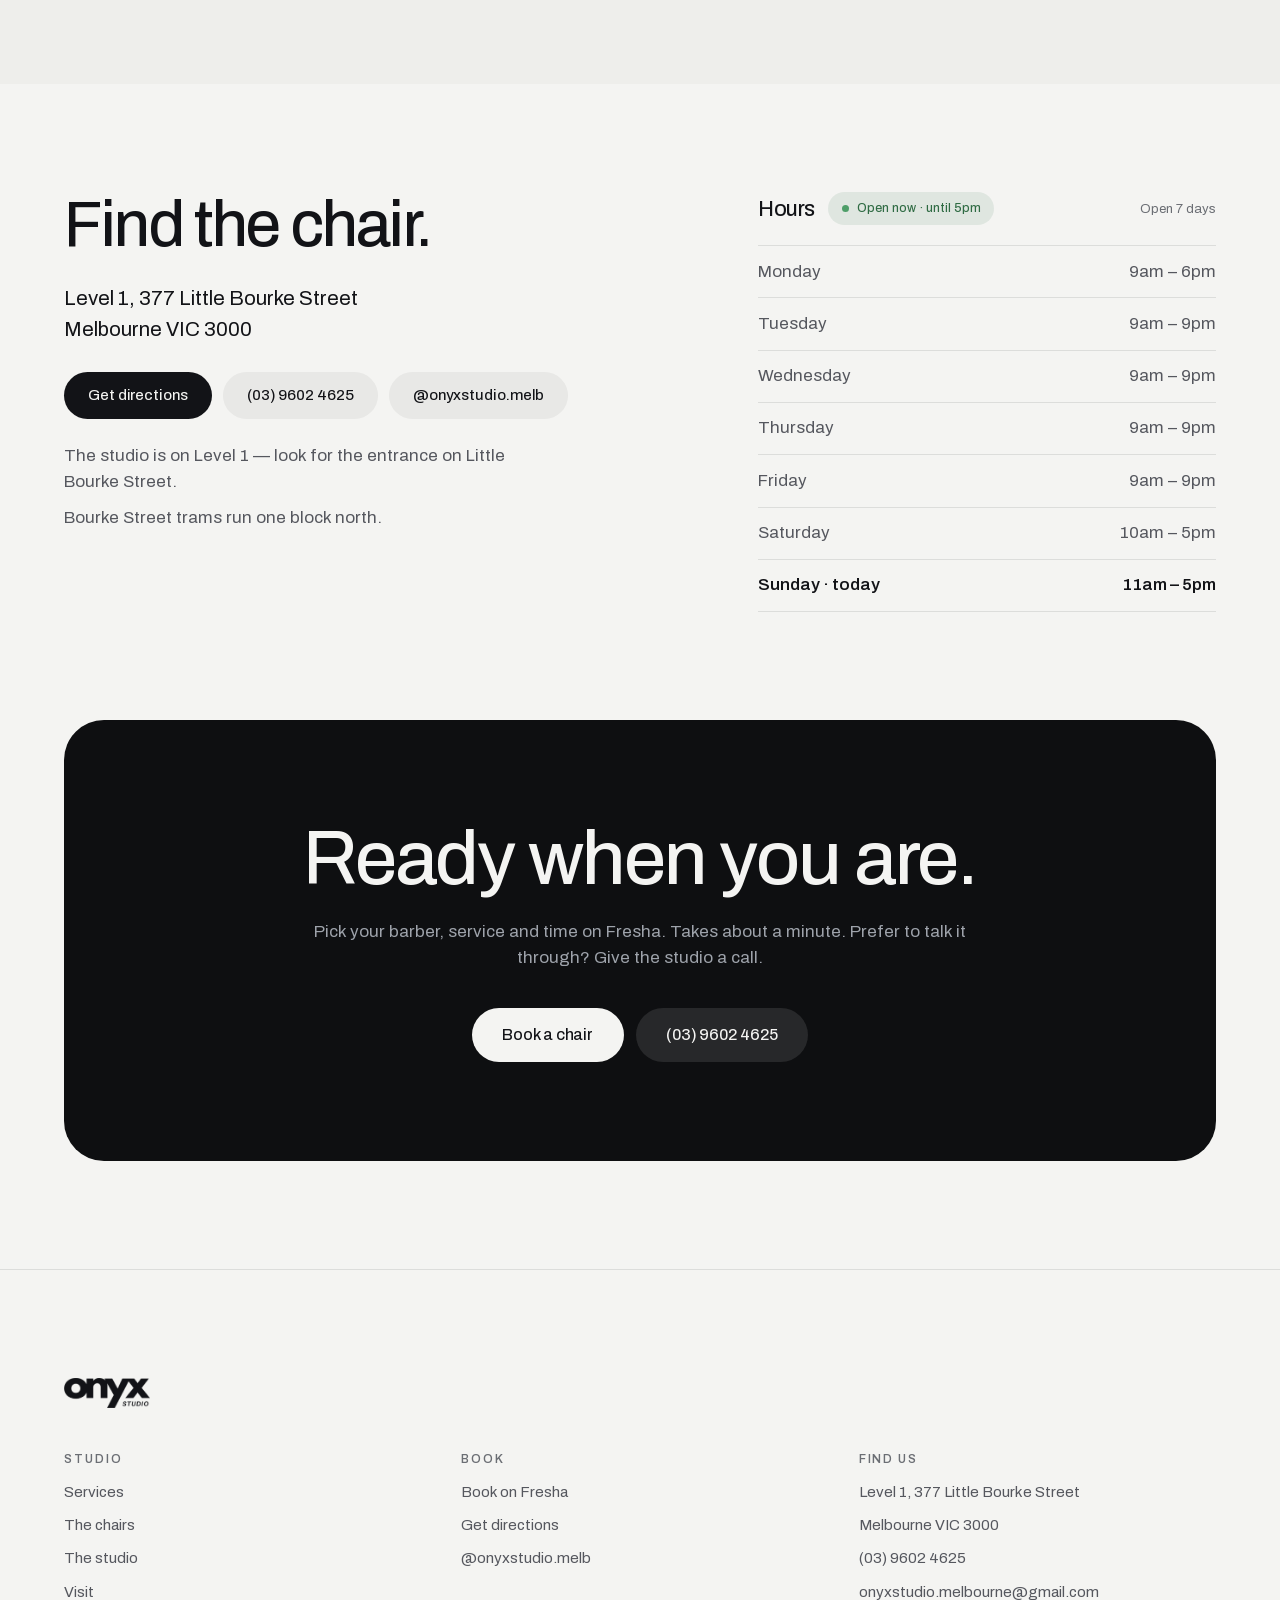
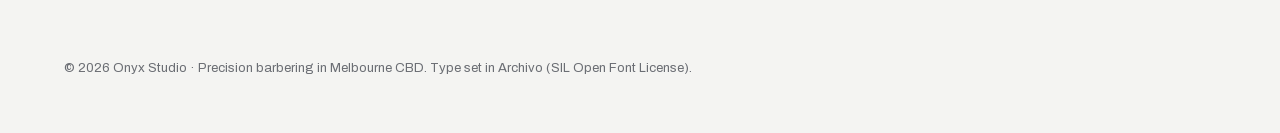
==== commit 85497c79: "Remove noindex and robots.txt block for public deployment" ====
--- a/site/index.html
+++ b/site/index.html
@@ -5,13 +5,6 @@
   <meta name="viewport" content="width=device-width, initial-scale=1.0">
   <title>Barber Melbourne CBD | Onyx Studio — Book Online</title>
   <meta name="description" content="Onyx Studio — precision barbering on Little Bourke Street, Melbourne CBD. Rated 5.0 from 1,320+ reviews on Fresha. Book your chair online in under a minute.">
-
-  <!-- ⚠️ UNPUBLISHED PITCH BUILD.
-       This page is a proposal for Onyx Studio, not their official site.
-       Delete the next line ONLY once Onyx have seen it and authorised
-       publication. Until then it must stay out of search results so it
-       cannot compete with onyxstudio.melbourne for their own name. -->
-  <meta name="robots" content="noindex, nofollow">
 
   <link rel="canonical" href="https://onyxstudio.melbourne/">
   <meta name="theme-color" content="#F4F4F2" media="(prefers-color-scheme: light)">
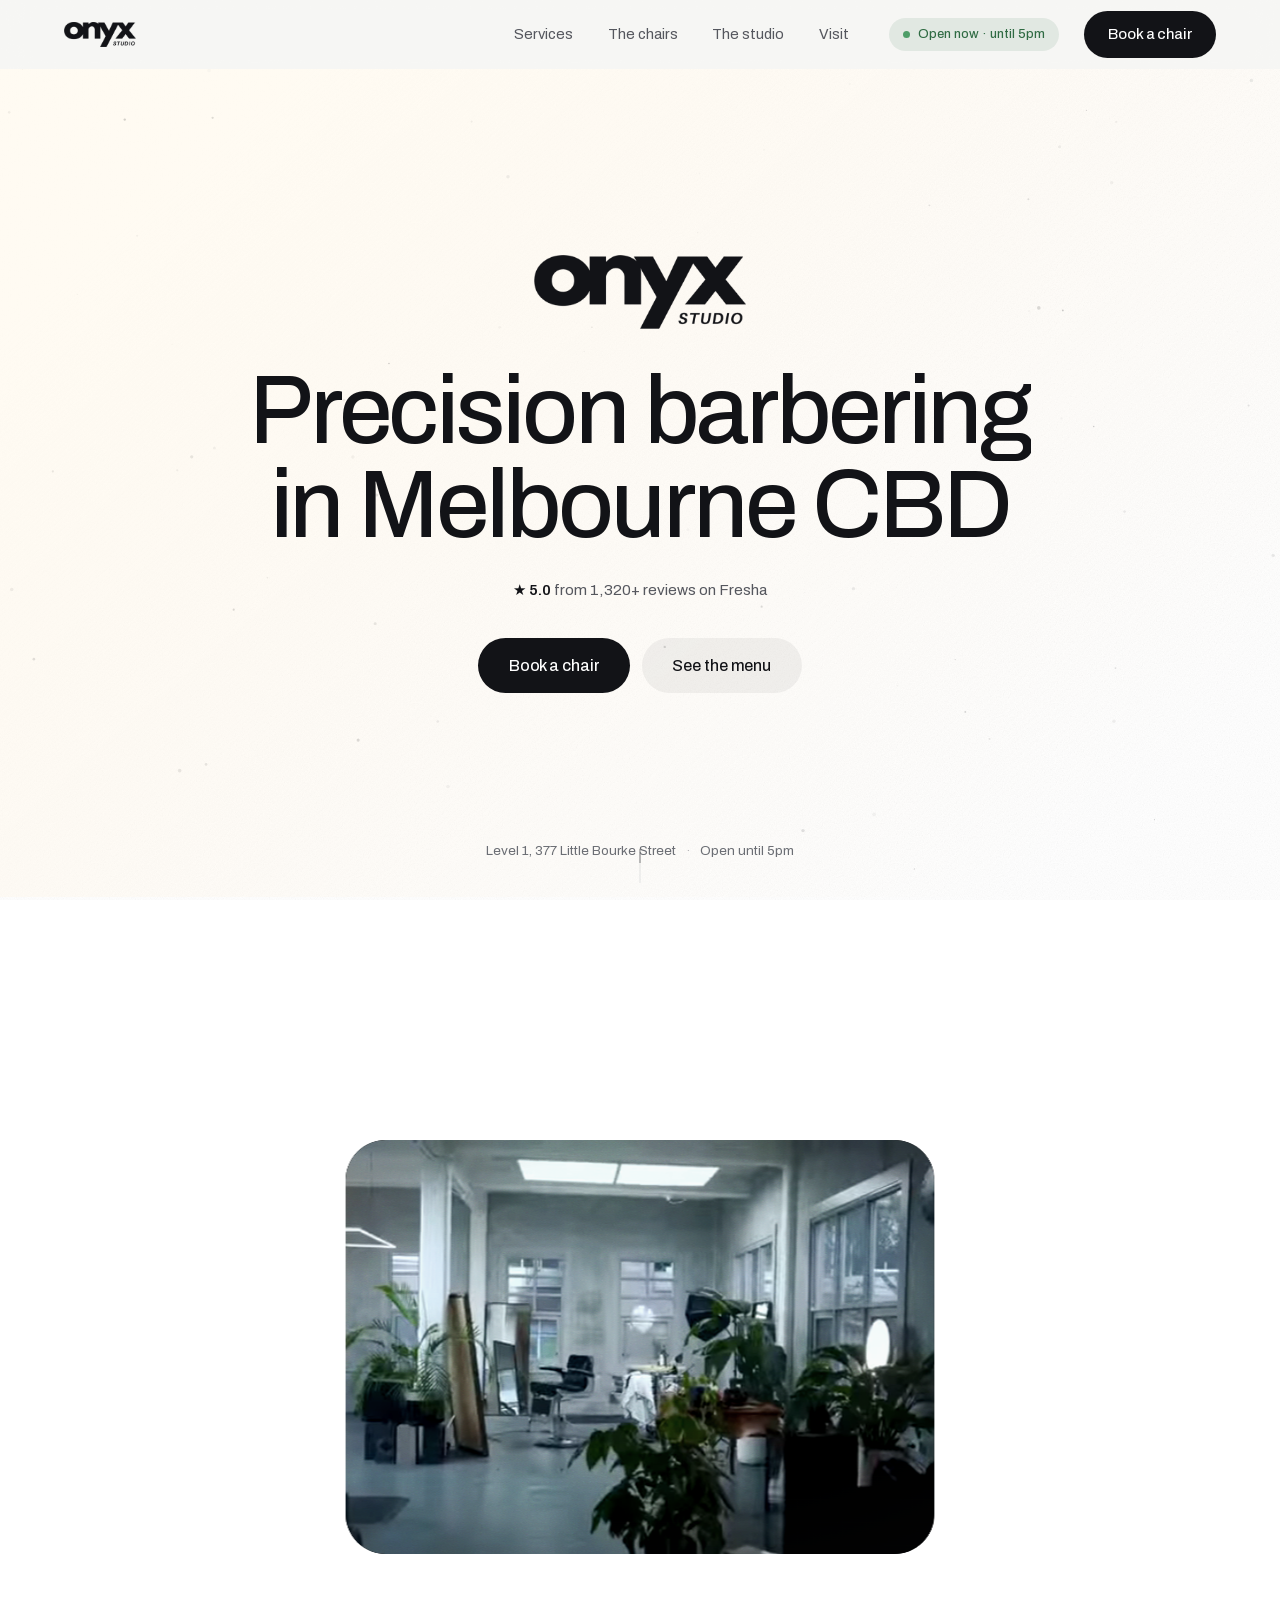
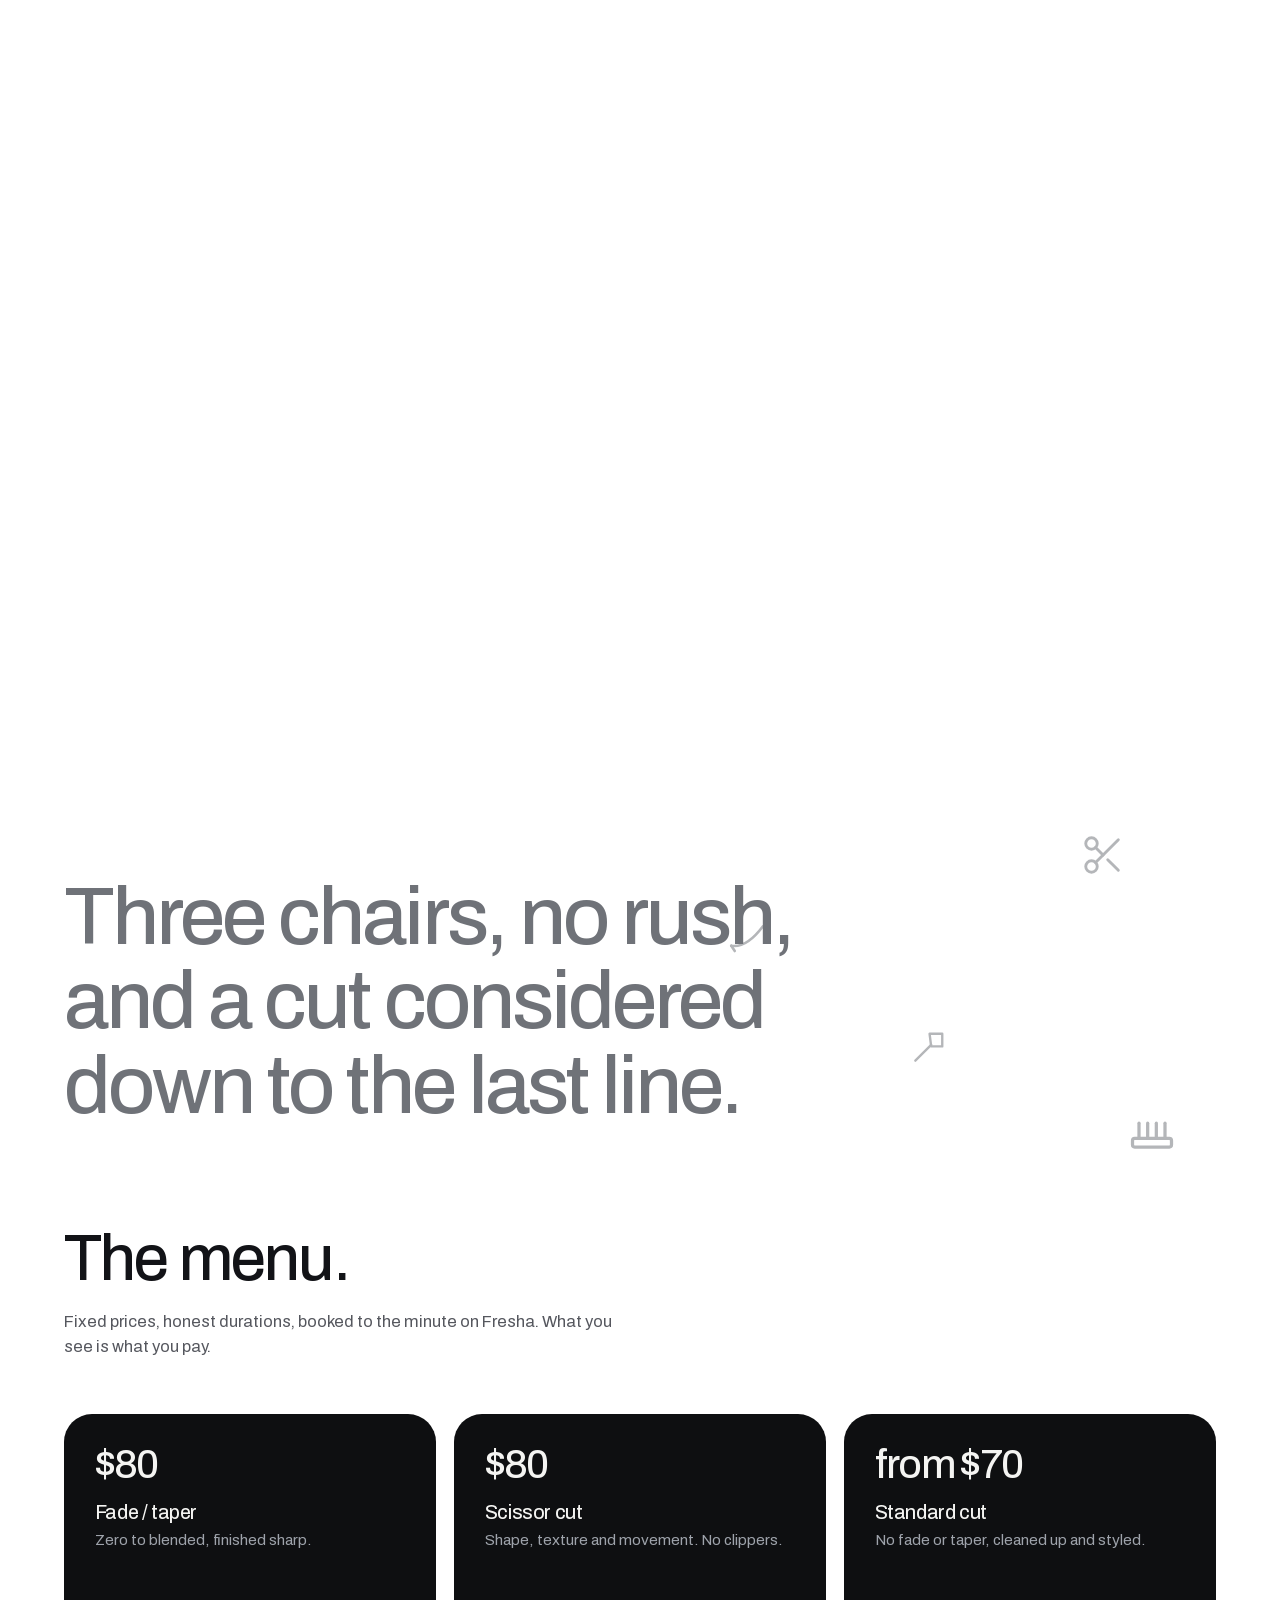
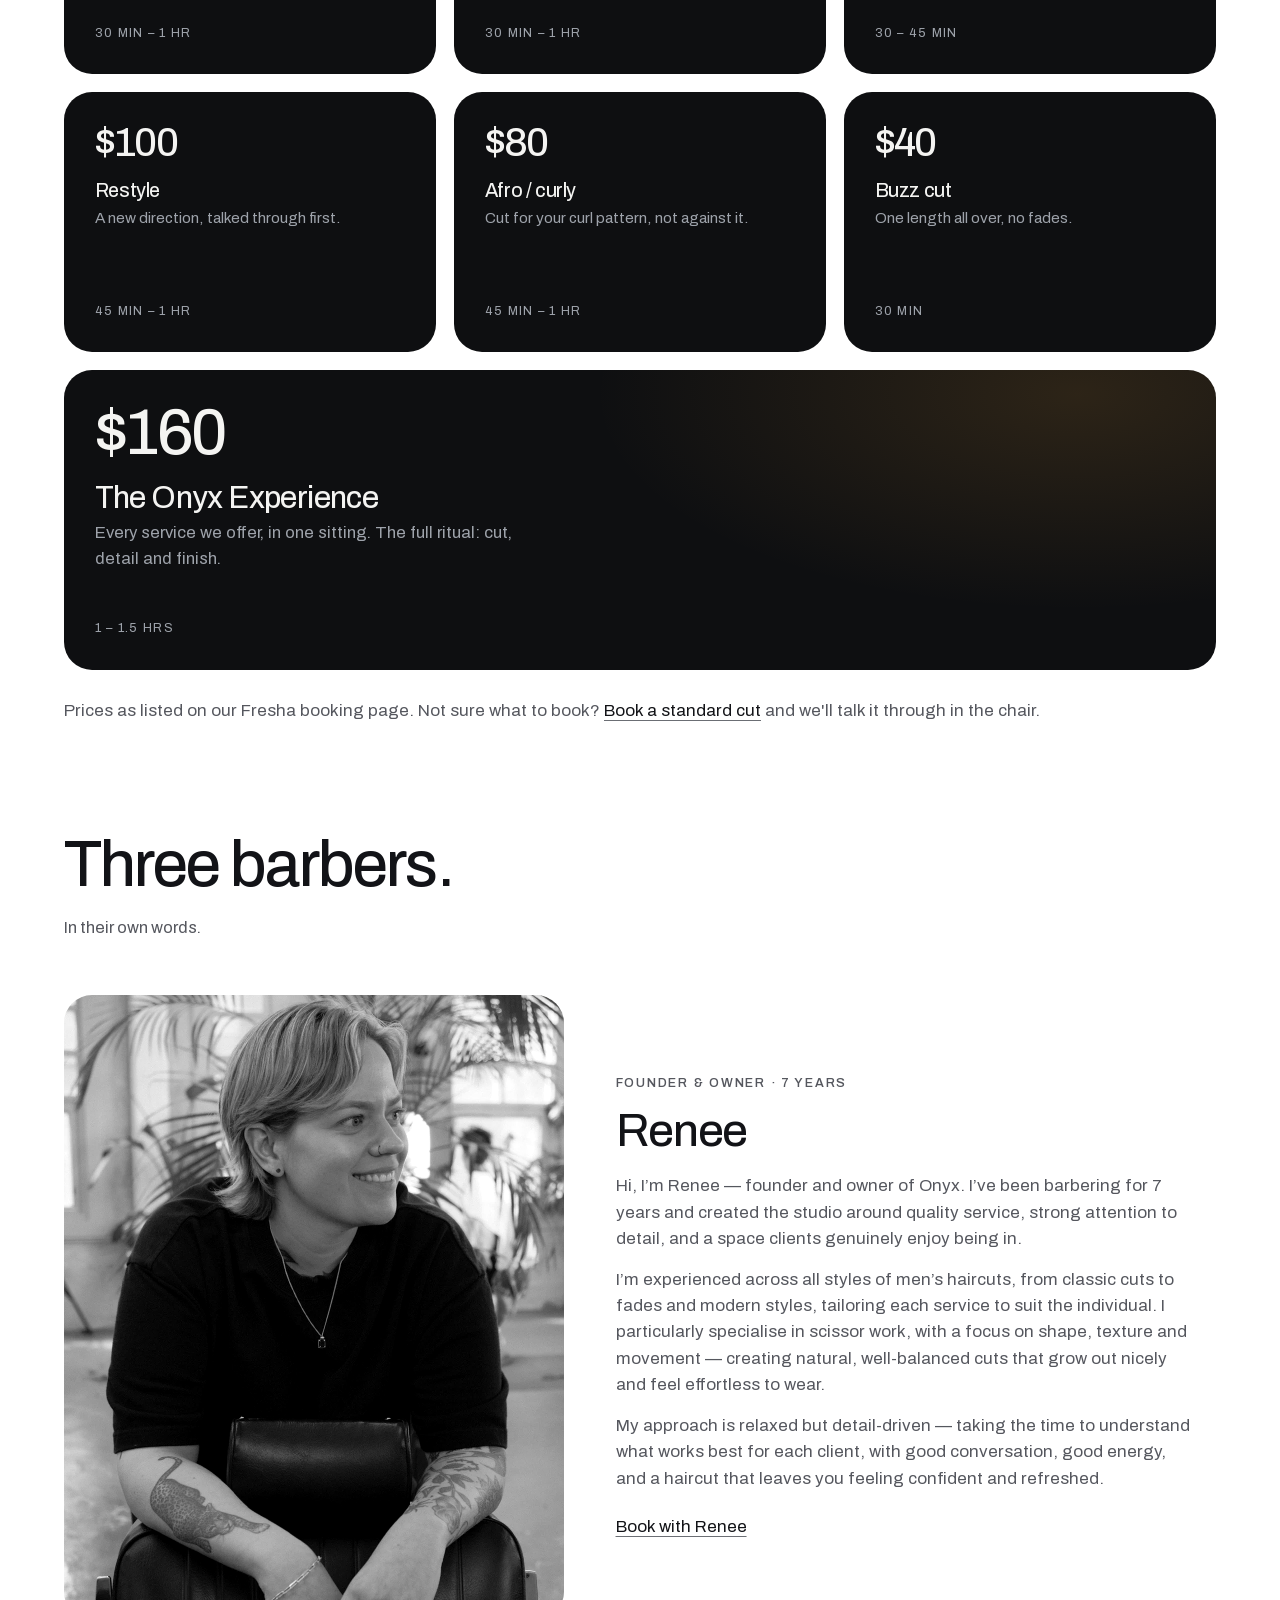
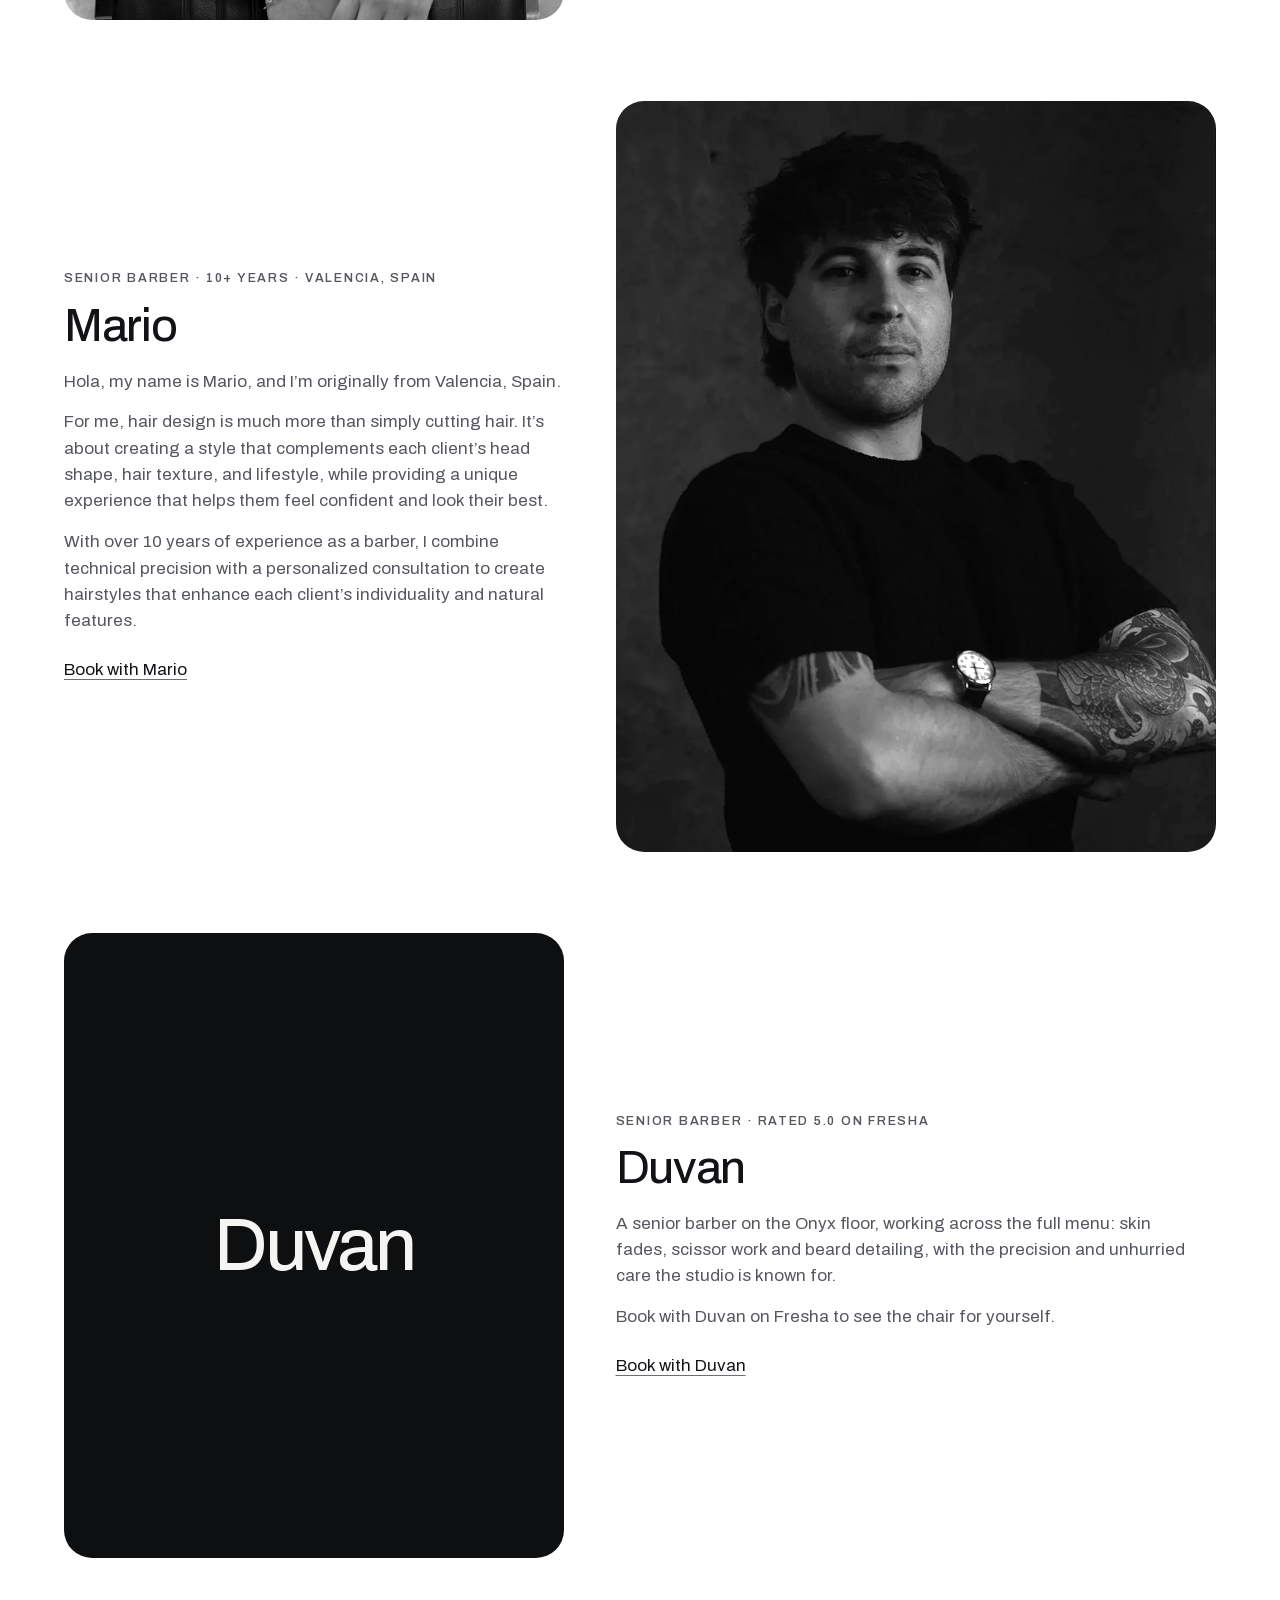
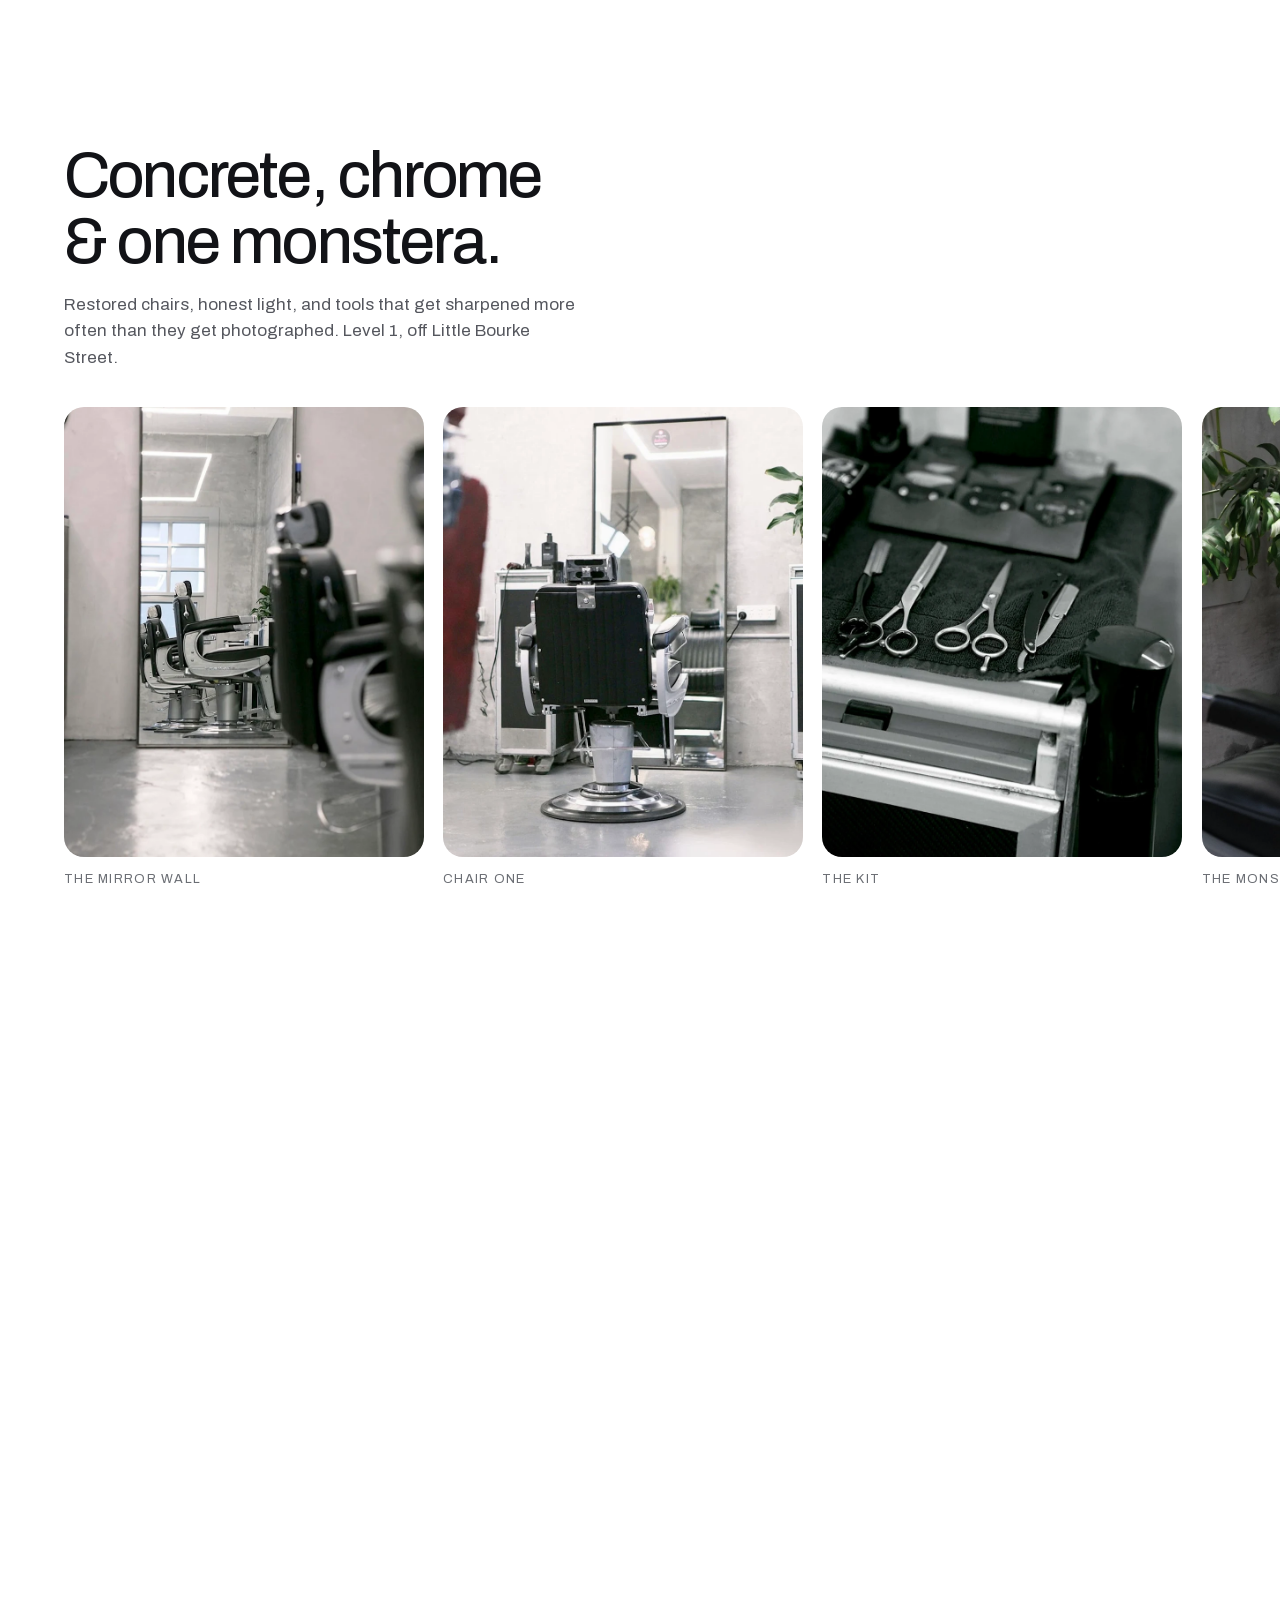
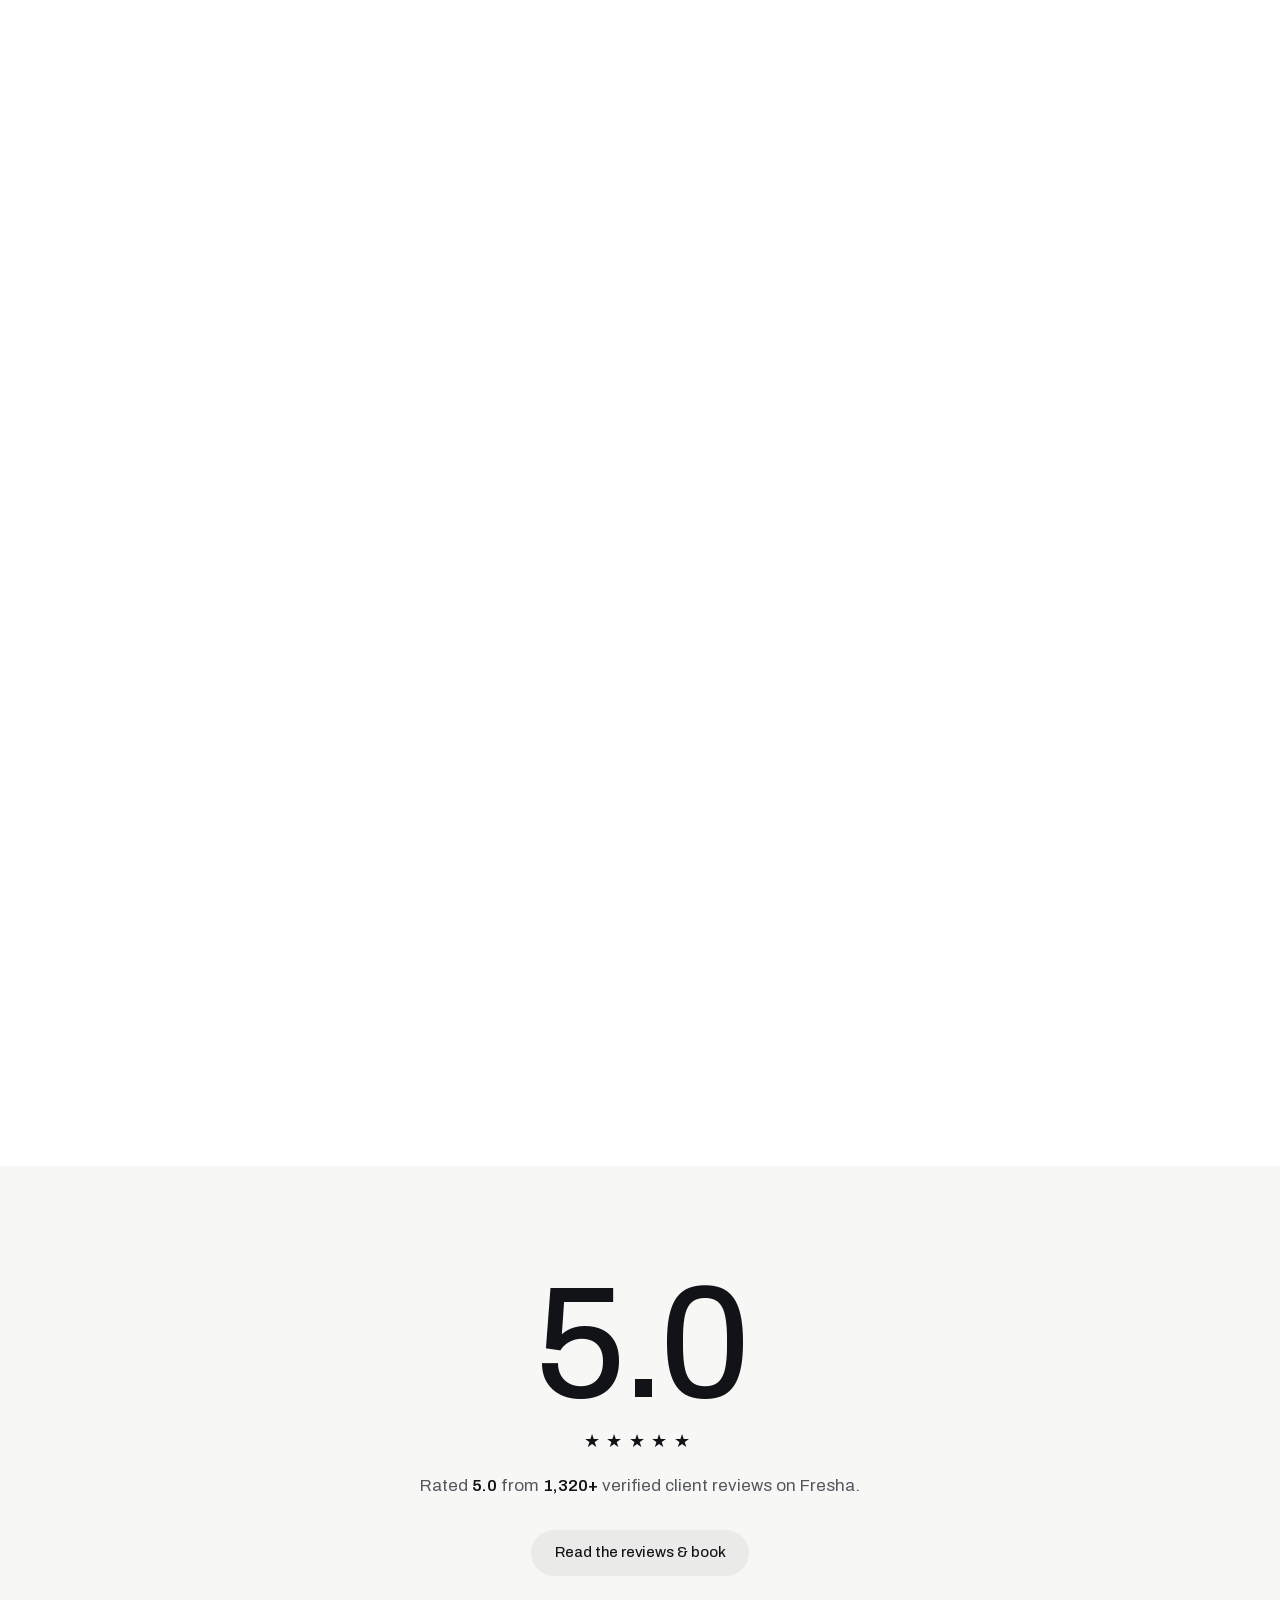
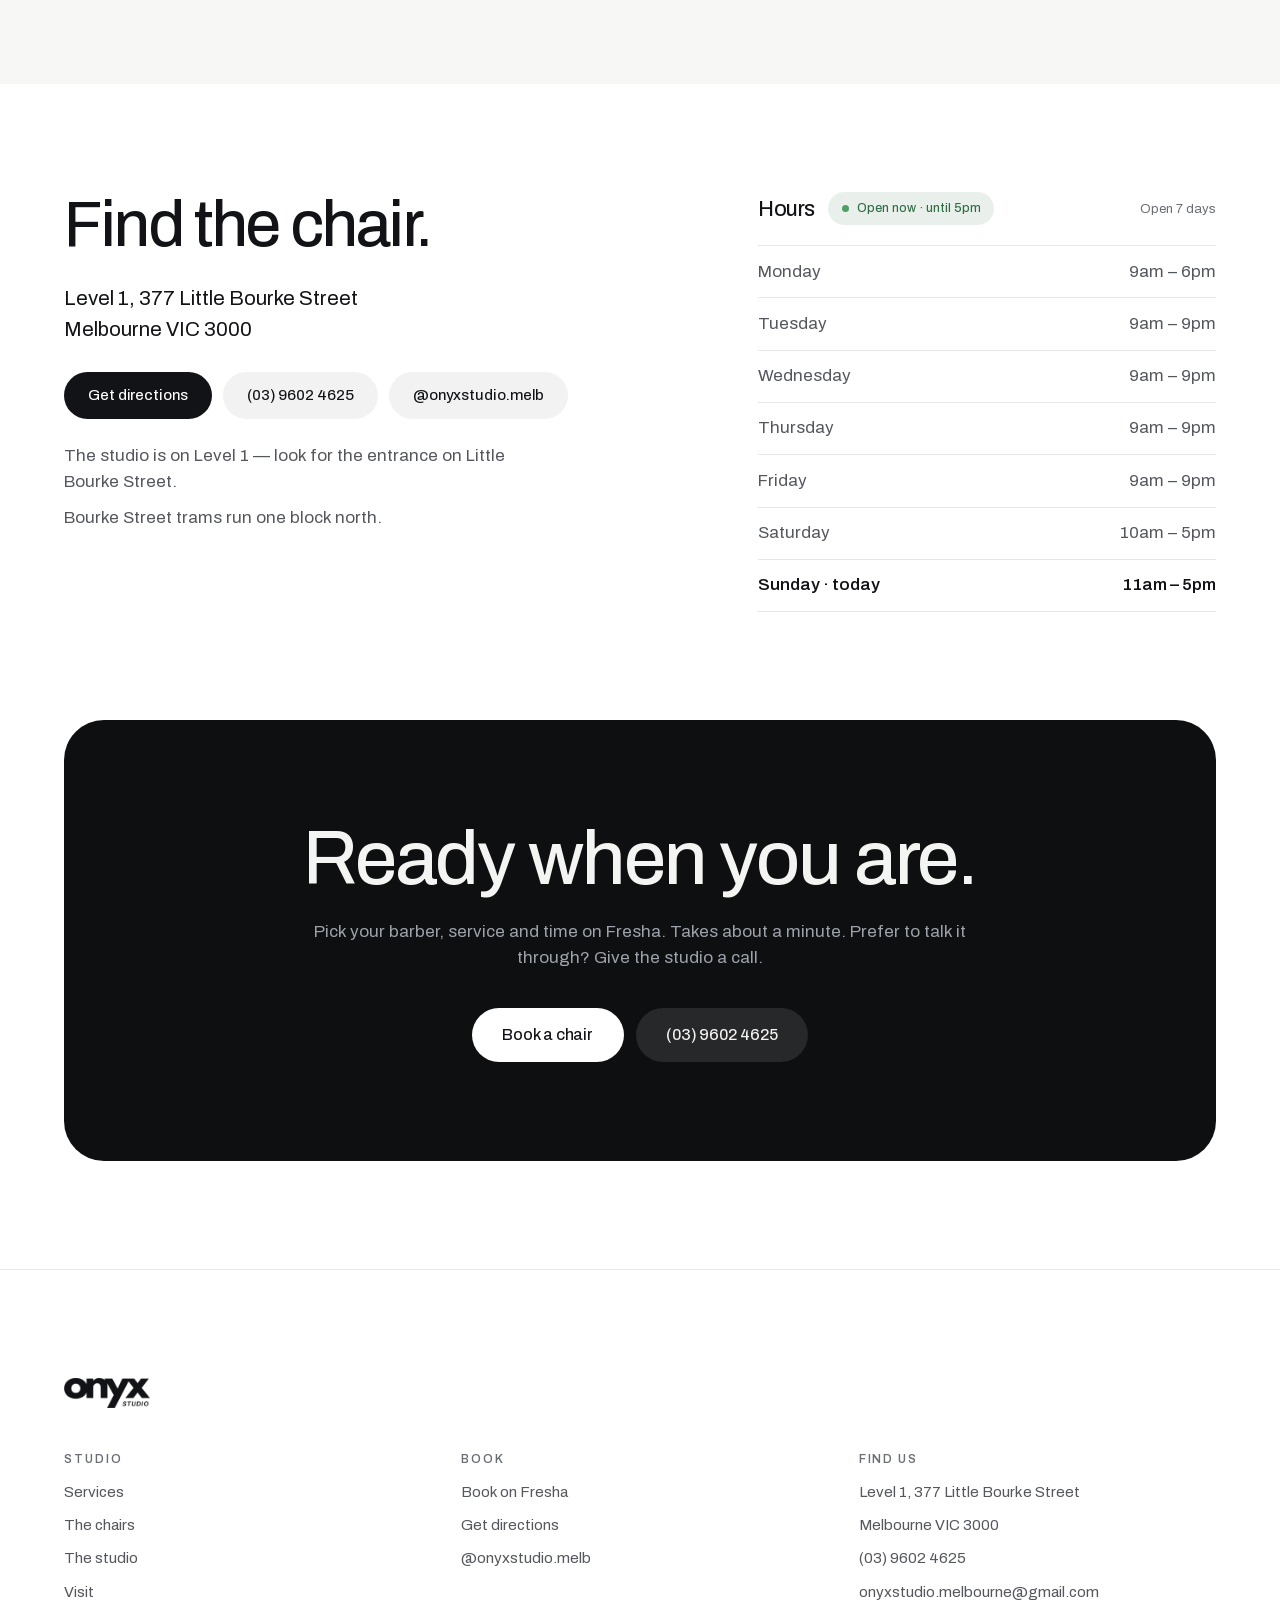
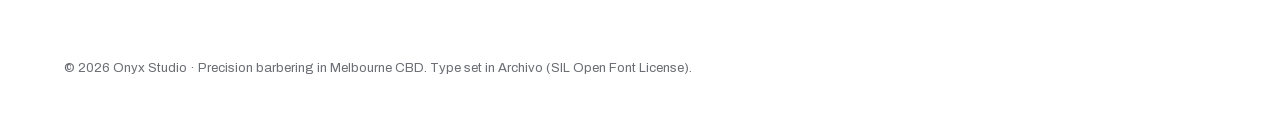
==== commit a071423e: "Fix: unify to single white background, fix clipped g descender in hero title - Change --concrete fro" ====
--- a/site/index.html
+++ b/site/index.html
@@ -30,7 +30,7 @@
   <!-- Archivo Variable, self-hosted (SIL Open Font License). No third-party
        request, so the type never blocks or flashes on a slow connection. -->
   <link rel="preload" href="fonts/archivo-latin.woff2" as="font" type="font/woff2" crossorigin>
-  <link rel="stylesheet" href="styles.css?v=29">
+  <link rel="stylesheet" href="styles.css?v=30">
 
   <script type="application/ld+json">
   {
--- a/site/styles.css
+++ b/site/styles.css
@@ -27,8 +27,8 @@
 
 :root {
   /* --- Surfaces: the room ------------------------------------------------ */
-  --concrete:      #f4f4f2;   /* the floor and the walls */
-  --concrete-warm: #eeeeeb;   /* a band, one step down */
+  --concrete:      #ffffff;   /* the page — one white, no warm tint */
+  --concrete-warm: #f7f7f5;   /* a band, one step down */
   --leather:       #0e0f11;   /* the chairs */
 
   /* --- Ink: two, as the system demands ----------------------------------- */
@@ -365,7 +365,7 @@
   letter-spacing: -0.032em;
   margin-bottom: clamp(1.25rem, 3vh, 2rem);
 }
-.hero-title .line { display: block; overflow: hidden; }
+.hero-title .line { display: block; overflow: hidden; padding-bottom: 0.12em; margin-bottom: -0.12em; }
 .hero-title .line > span { display: block; }
 
 html.motion .hero-title .line > span {
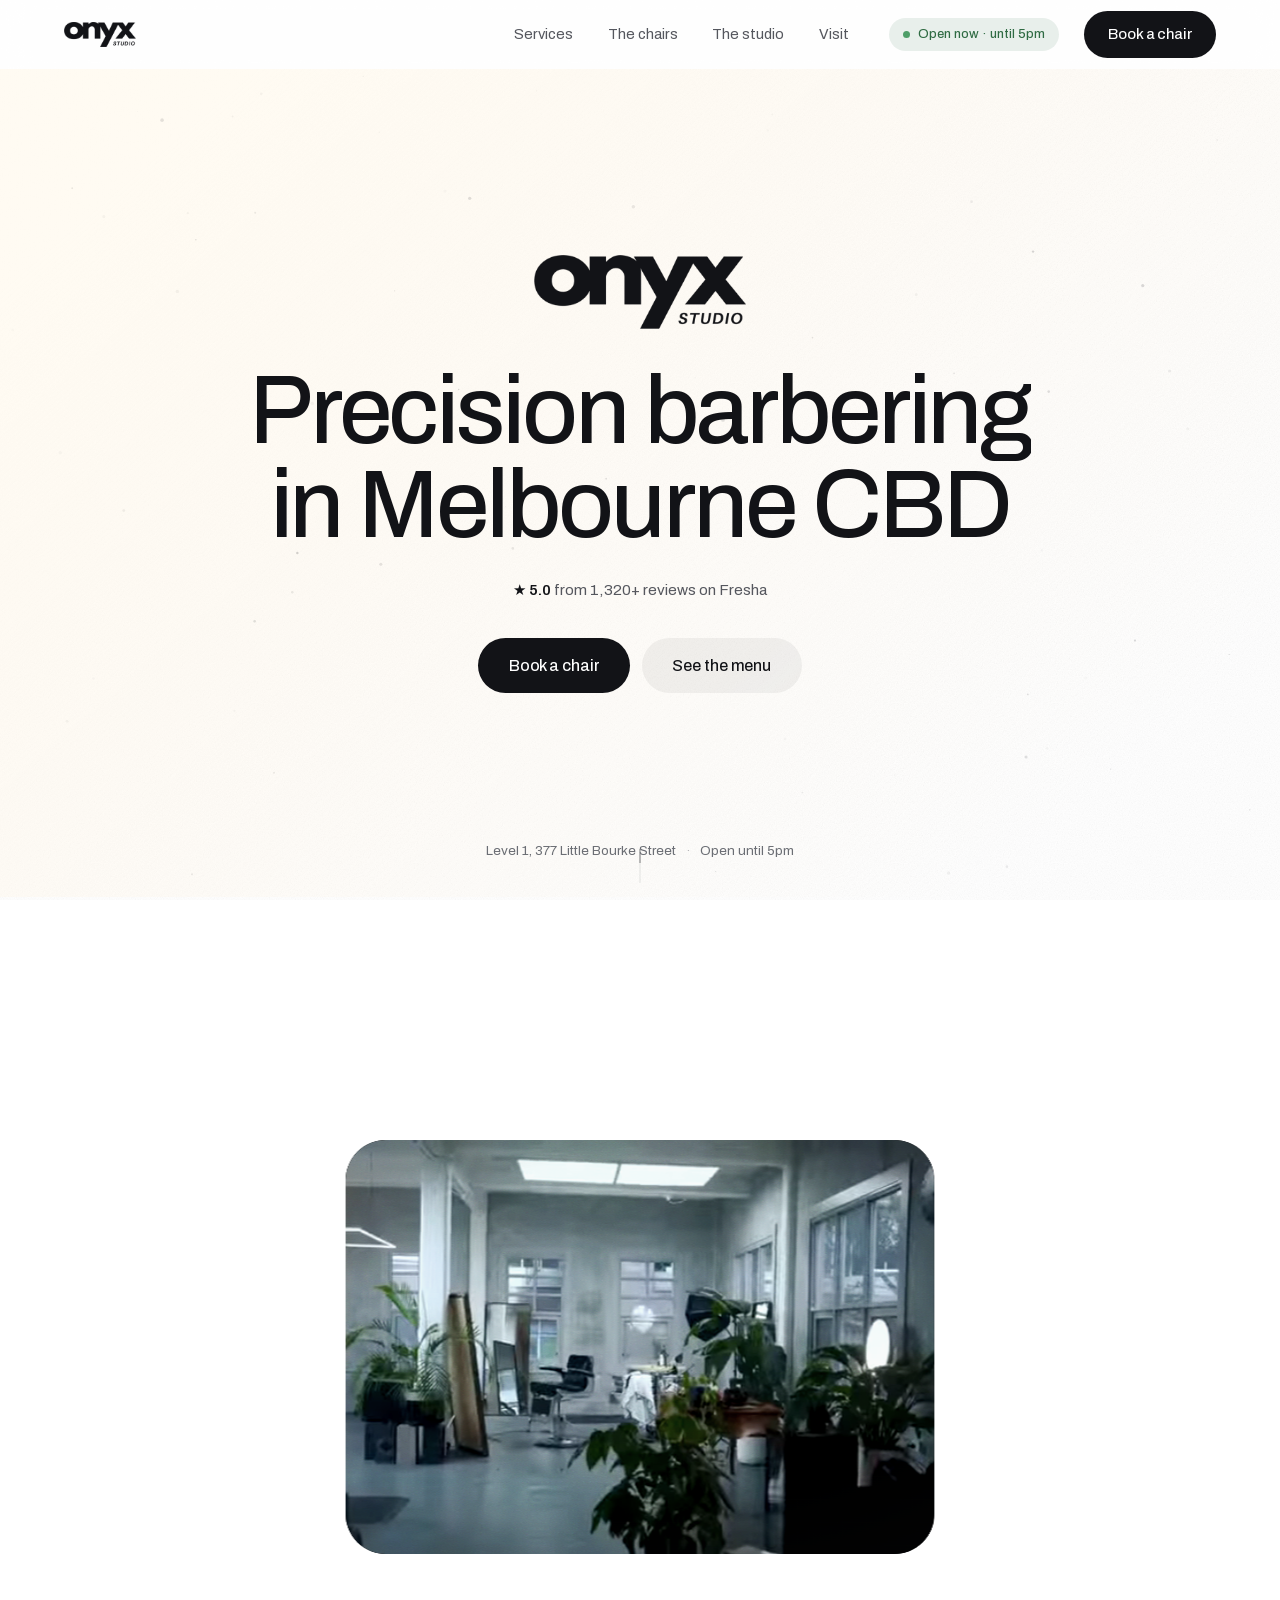
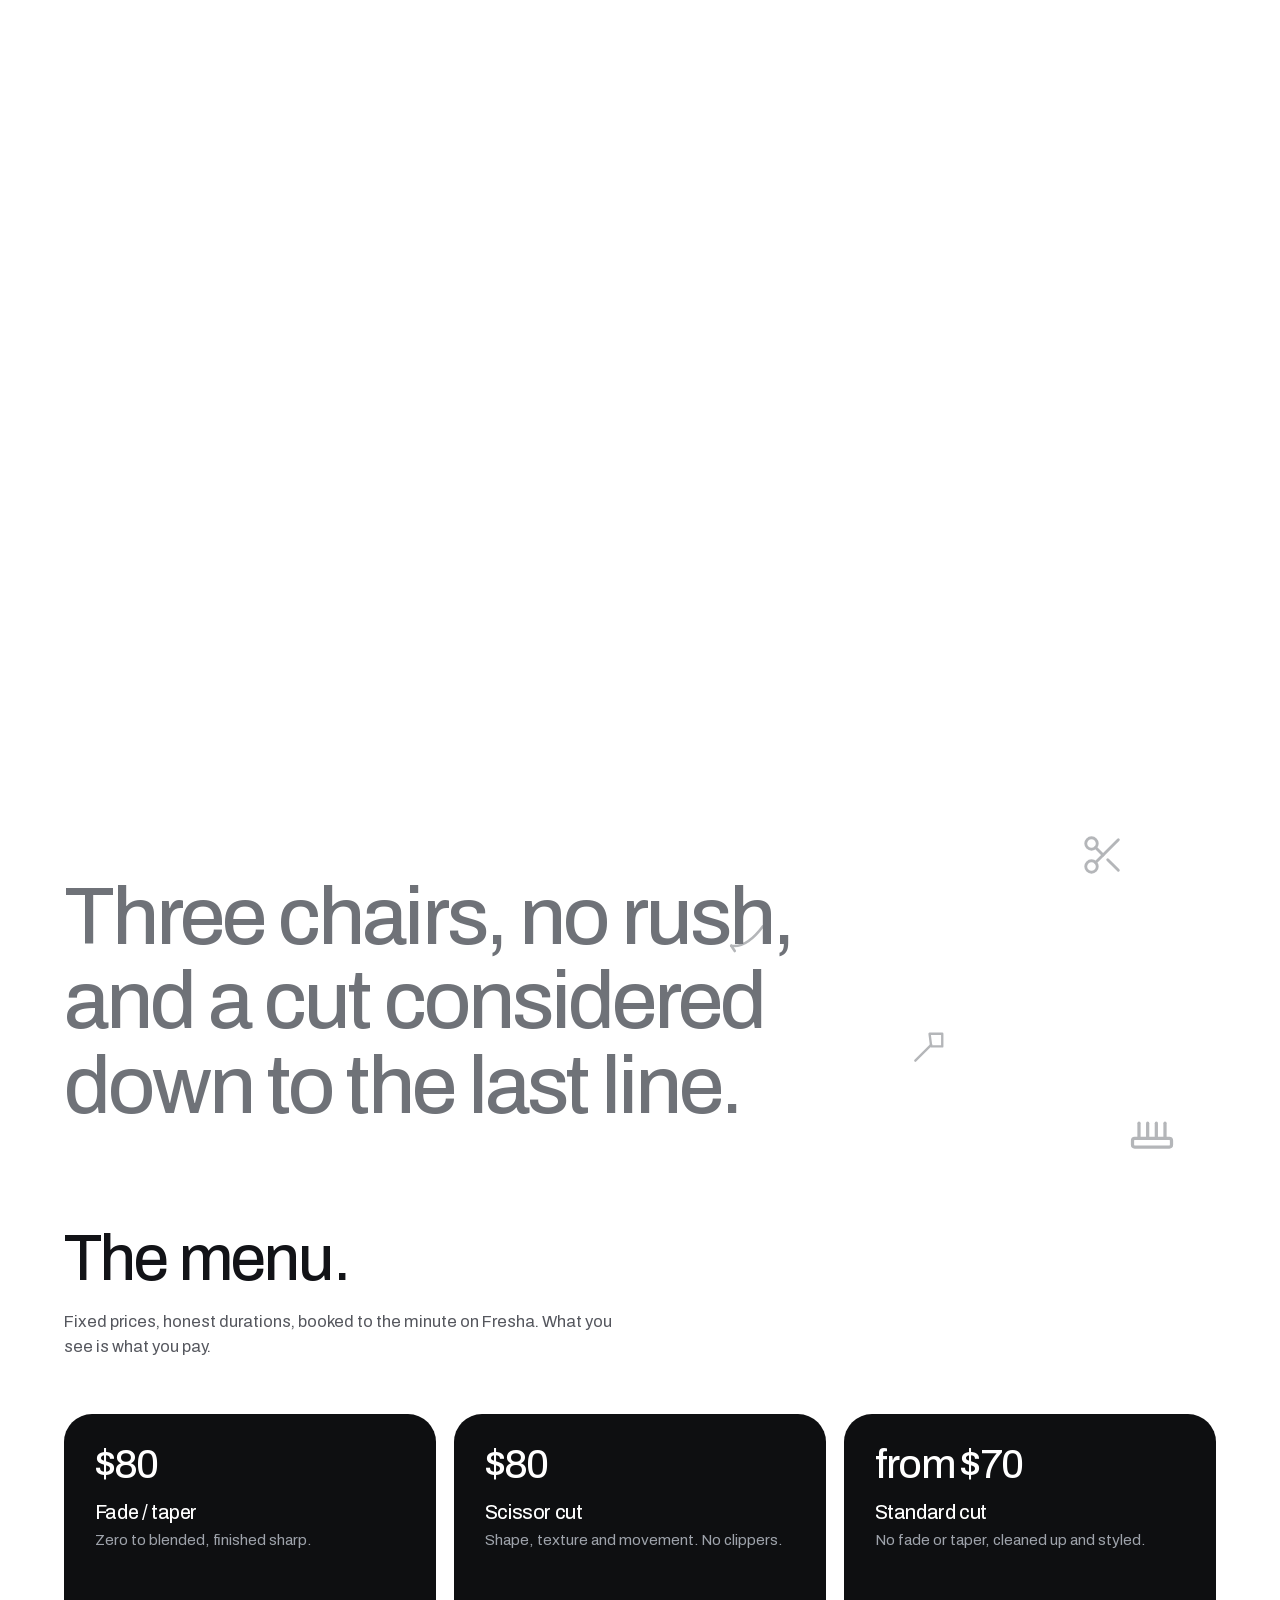
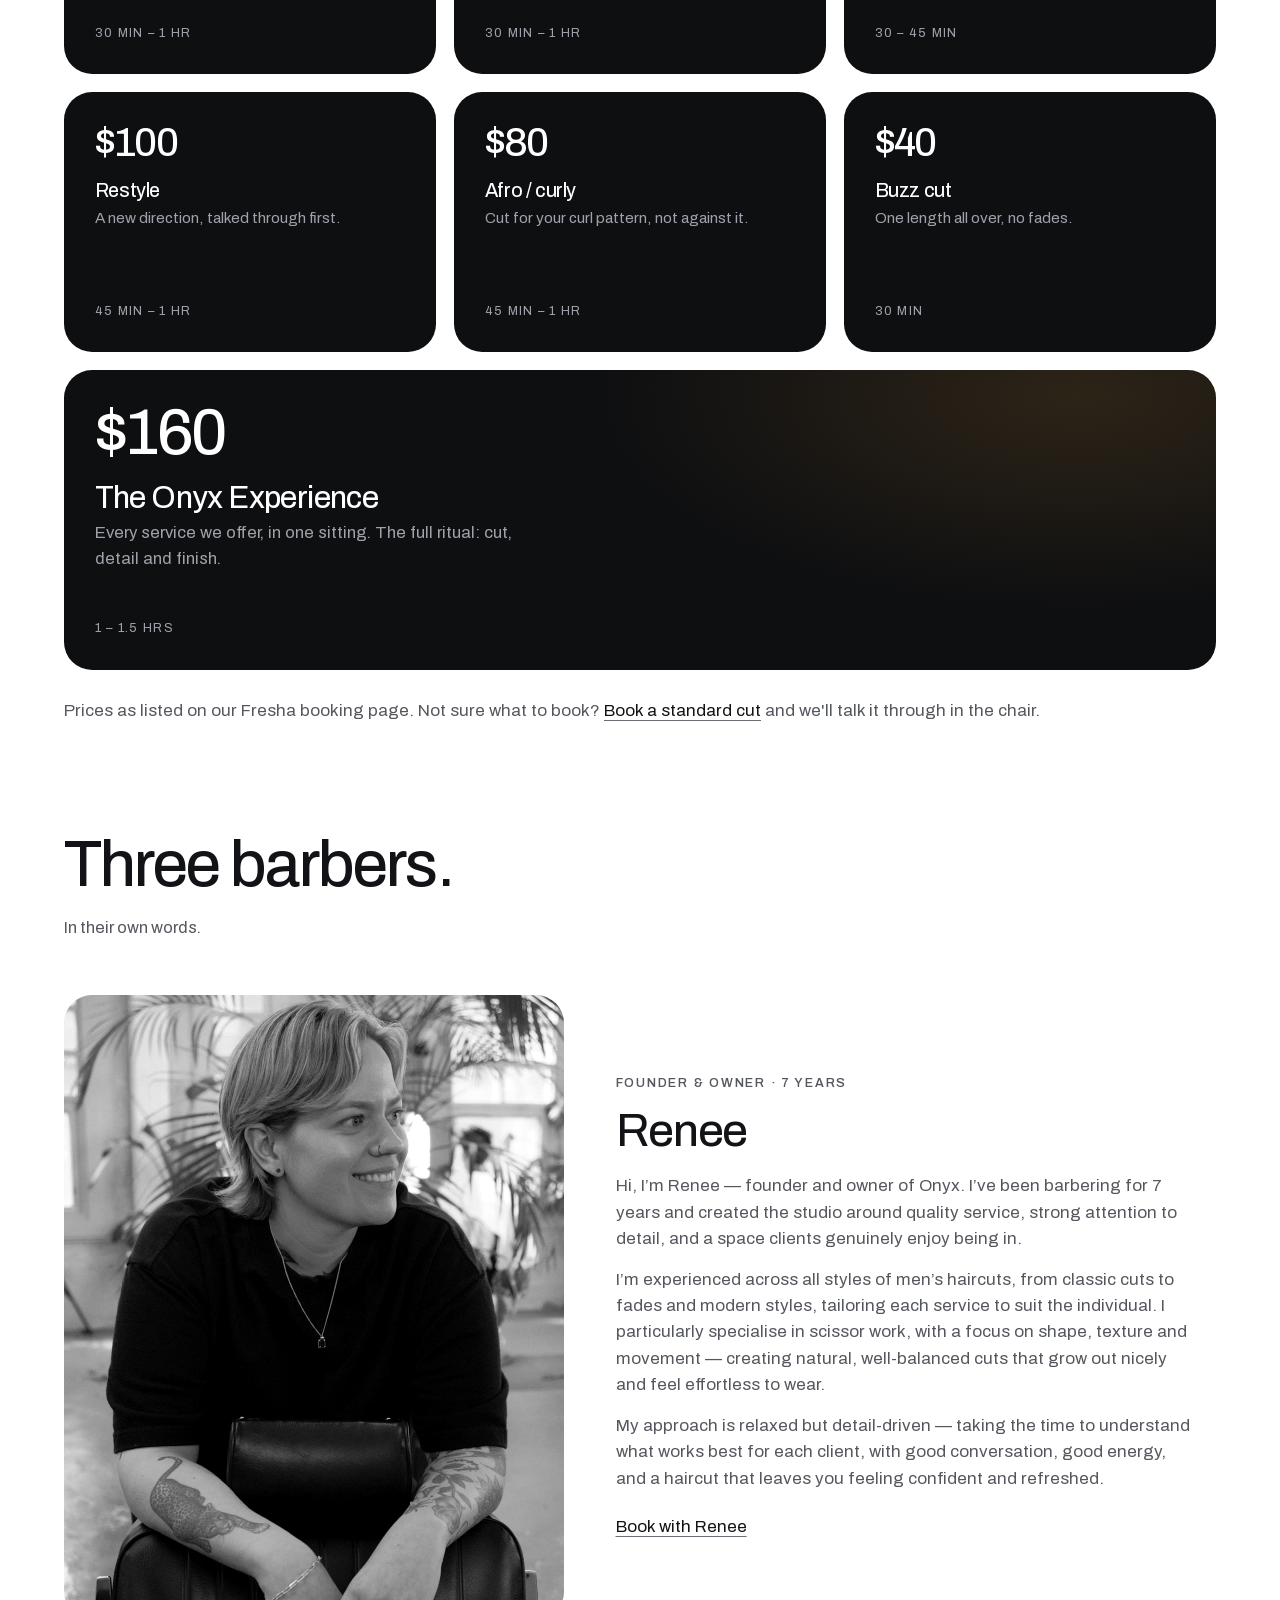
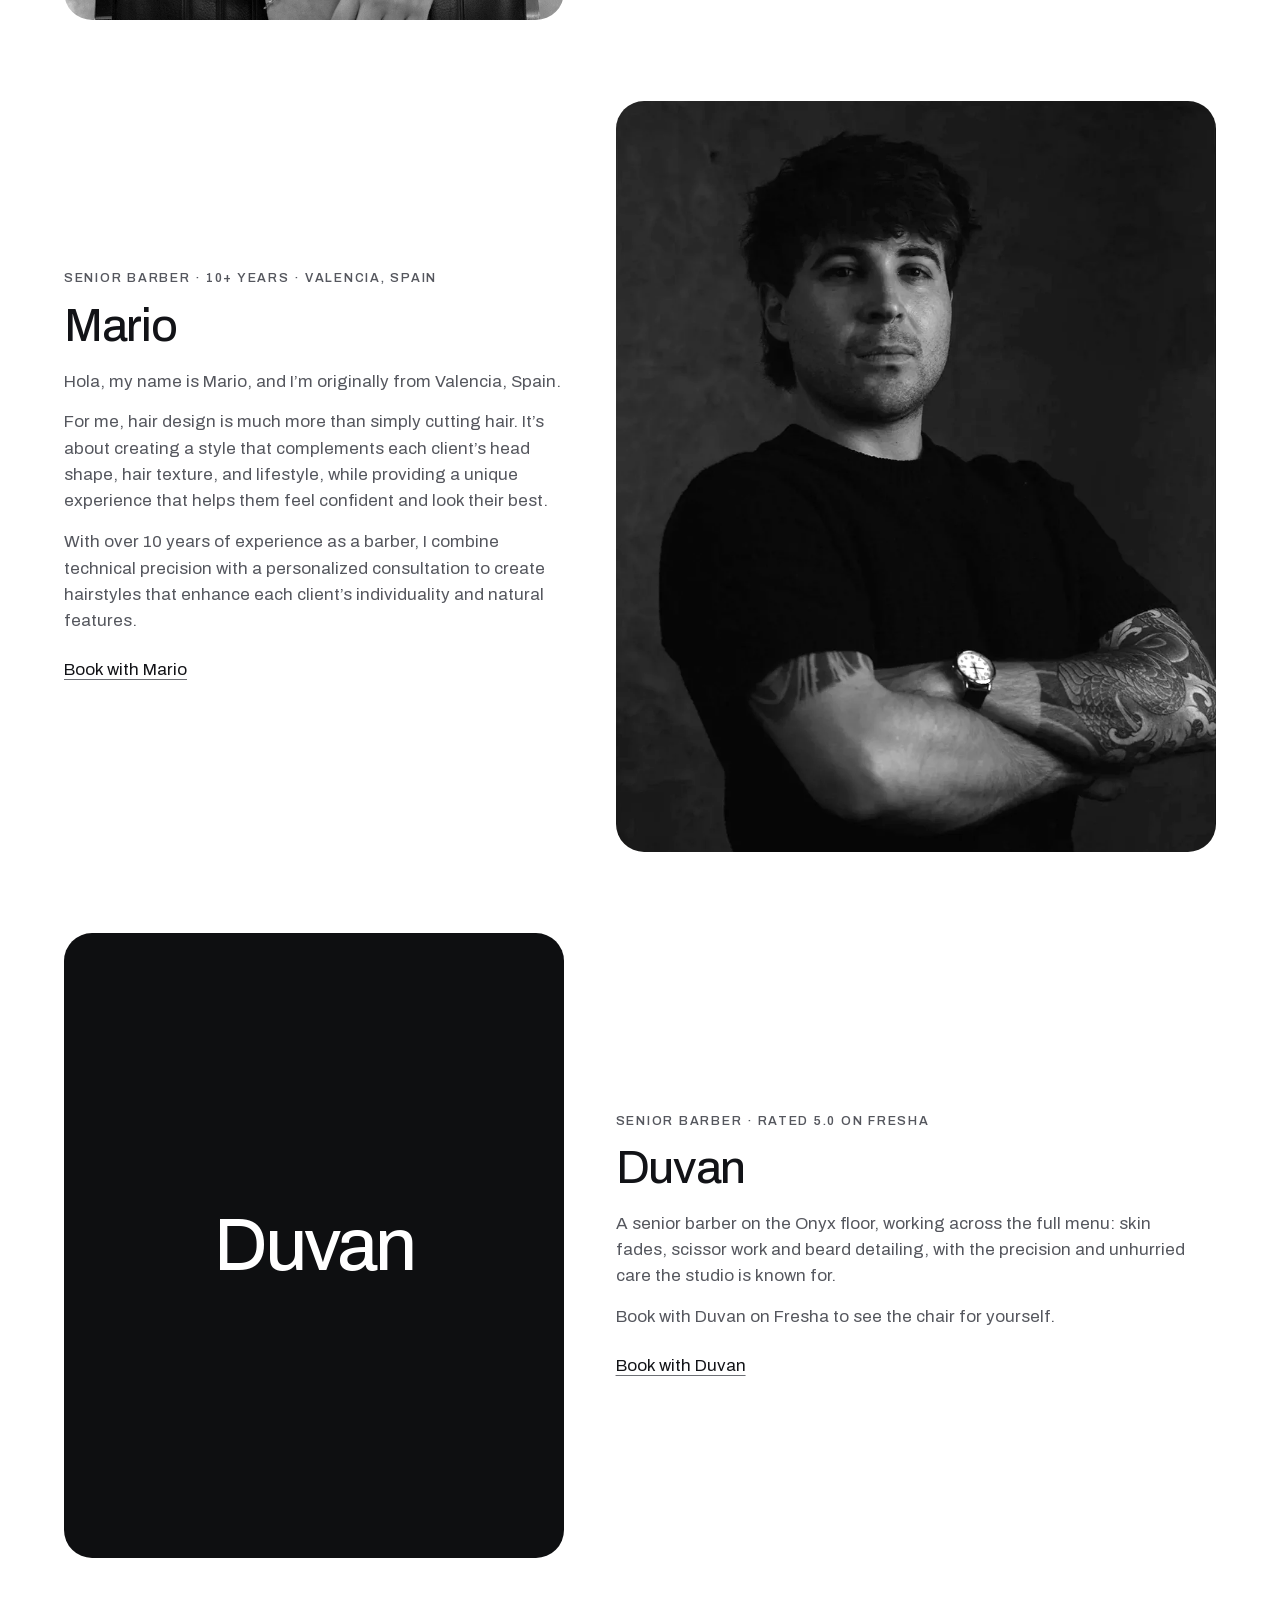
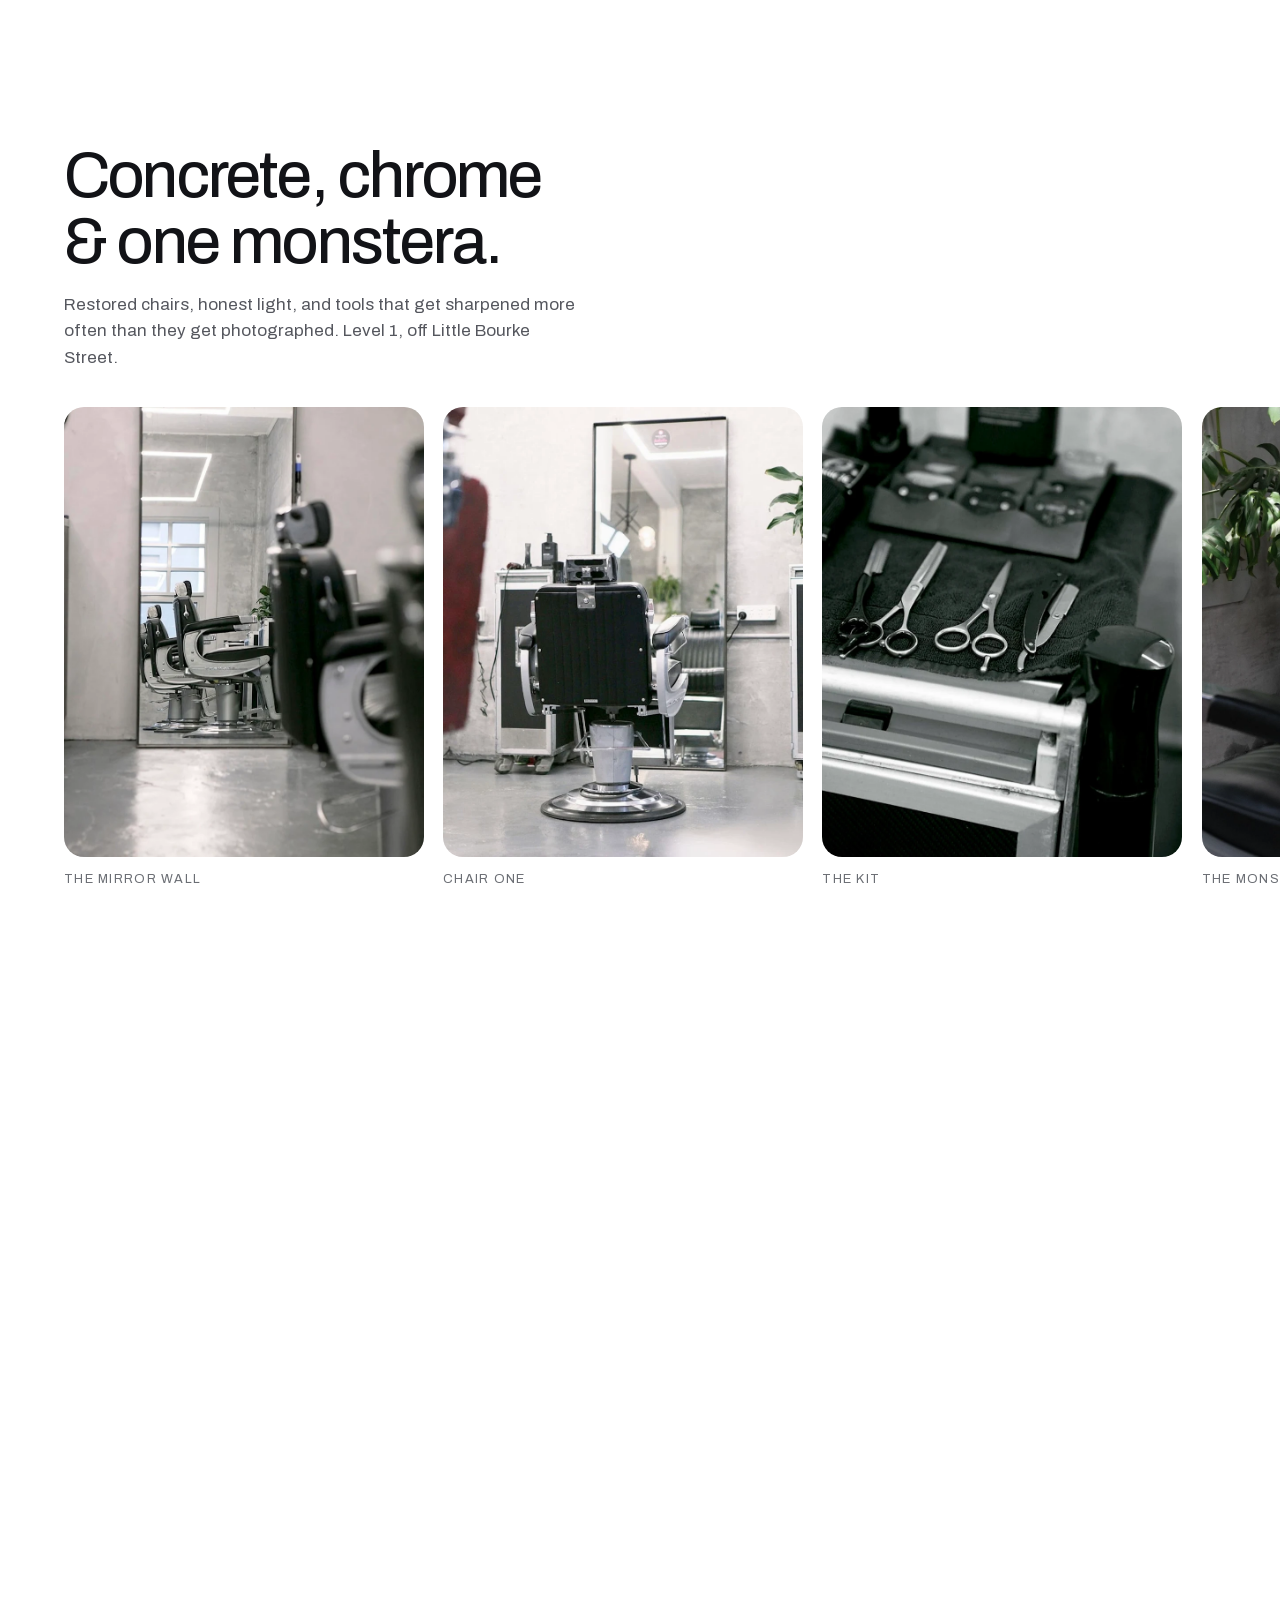
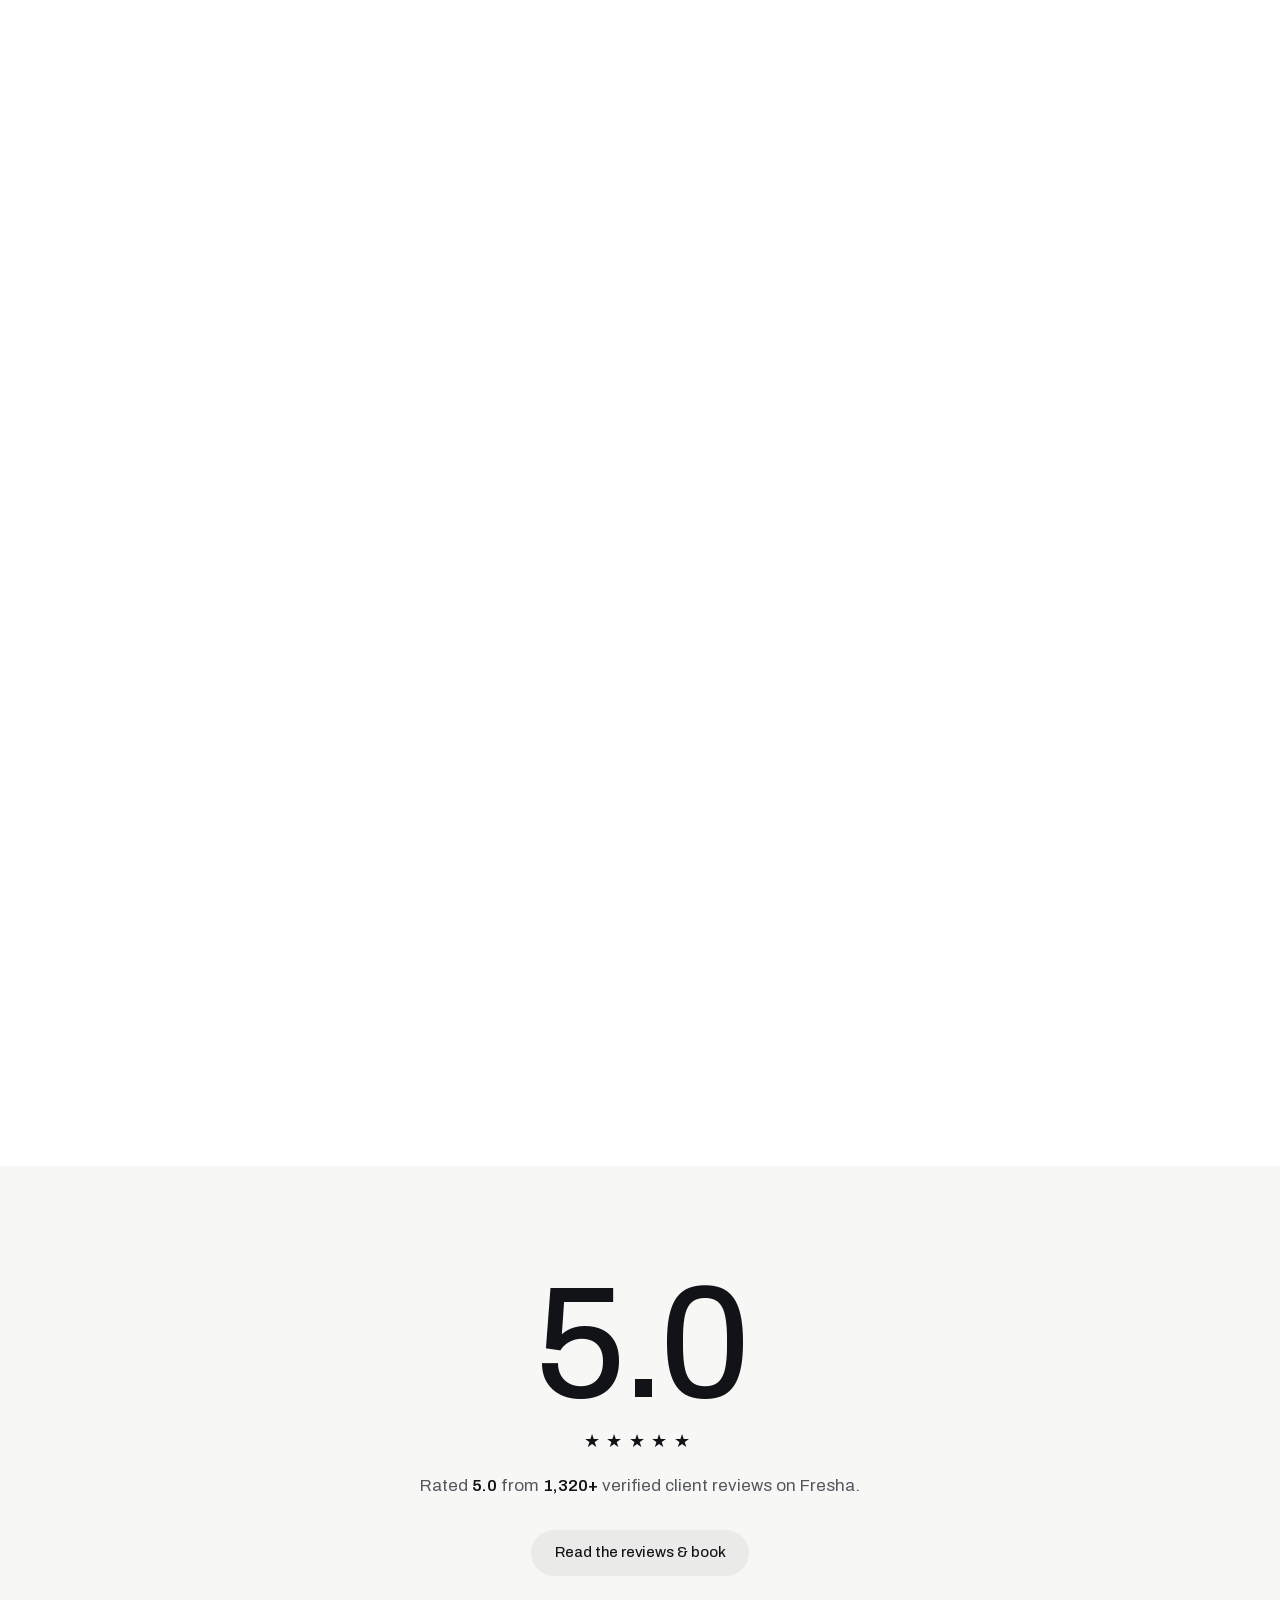
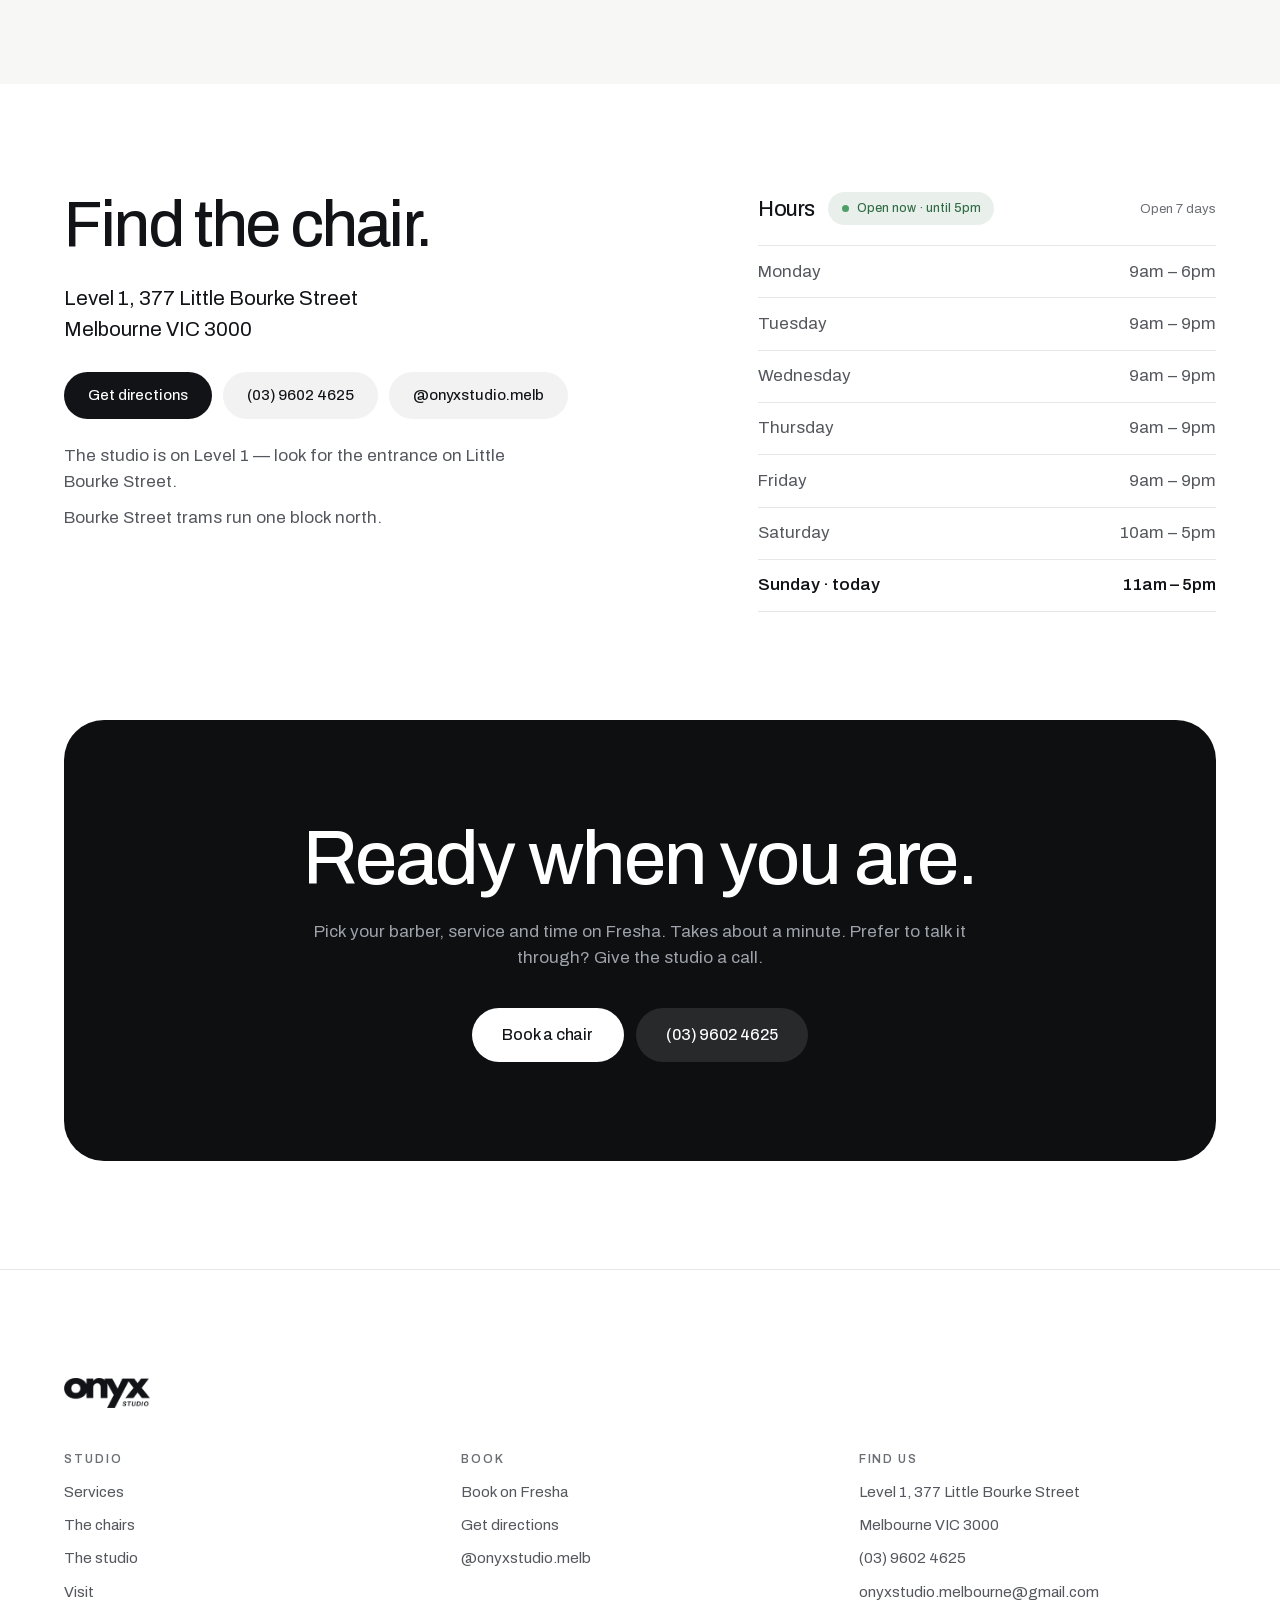
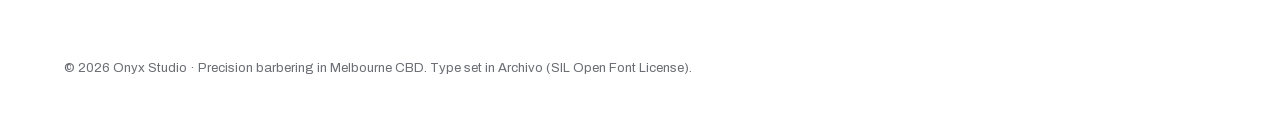
==== commit 159a4bfd: "Fix: eliminate all remaining off-white (#f4f4f2) tints — unify to pure white Every hardcoded rgba(24" ====
--- a/site/index.html
+++ b/site/index.html
@@ -7,7 +7,7 @@
   <meta name="description" content="Onyx Studio — precision barbering on Little Bourke Street, Melbourne CBD. Rated 5.0 from 1,320+ reviews on Fresha. Book your chair online in under a minute.">
 
   <link rel="canonical" href="https://onyxstudio.melbourne/">
-  <meta name="theme-color" content="#F4F4F2" media="(prefers-color-scheme: light)">
+  <meta name="theme-color" content="#FFFFFF" media="(prefers-color-scheme: light)">
   <meta name="theme-color" content="#0E0F11" media="(prefers-color-scheme: dark)">
 
   <!-- Link previews (WhatsApp / iMessage / socials) -->
--- a/site/styles.css
+++ b/site/styles.css
@@ -39,7 +39,7 @@
      #8a8d95 only reaches 3.02:1 and fails them all. */
   --ink-faint:     #6b6e74;   /* 4.64:1 — captions, roles, footer labels */
   --ink-dim:       #6f7278;   /* 4.38:1 — unlit statement words (large type) */
-  --on-dark:       #f4f4f2;
+  --on-dark:       #ffffff;
   --on-dark-muted: #9ea3ab;
 
   /* --- The two colour events --------------------------------------------- */
@@ -50,7 +50,7 @@
   /* --- Fills -------------------------------------------------------------- */
   --tint:        rgba(18, 19, 23, 0.055);
   --tint-strong: rgba(18, 19, 23, 0.10);
-  --tint-invert: rgba(244, 244, 242, 0.11);
+  --tint-invert: rgba(255, 255, 255, 0.11);
   --hairline:    rgba(18, 19, 23, 0.10);
 
   /* --- Type --------------------------------------------------------------- */
@@ -200,7 +200,7 @@
 .btn-invert:hover { background: #fff; }
 
 .btn-invert-tint { background: var(--tint-invert); color: var(--on-dark); }
-.btn-invert-tint:hover { background: rgba(244, 244, 242, 0.18); }
+.btn-invert-tint:hover { background: rgba(255, 255, 255, 0.18); }
 
 /* ==========================================================================
    Header
@@ -214,13 +214,13 @@
   align-items: center;
   gap: clamp(0.75rem, 2vw, 2rem);
   padding: 0.7rem var(--pad);
-  background: rgba(244, 244, 242, 0.72);
+  background: rgba(255, 255, 255, 0.72);
   backdrop-filter: saturate(150%) blur(14px);
   -webkit-backdrop-filter: saturate(150%) blur(14px);
   transition: box-shadow 0.3s, background-color 0.3s;
 }
 .nav.is-scrolled {
-  background: rgba(244, 244, 242, 0.9);
+  background: rgba(255, 255, 255, 0.9);
   box-shadow: 0 1px 0 var(--hairline);
 }
 
@@ -305,7 +305,7 @@
   z-index: 99;
   flex-direction: column;
   padding: 0.5rem var(--pad) 1.25rem;
-  background: rgba(244, 244, 242, 0.97);
+  background: rgba(255, 255, 255, 0.97);
   backdrop-filter: blur(14px);
   -webkit-backdrop-filter: blur(14px);
   box-shadow: 0 12px 24px rgba(18, 19, 23, 0.06);
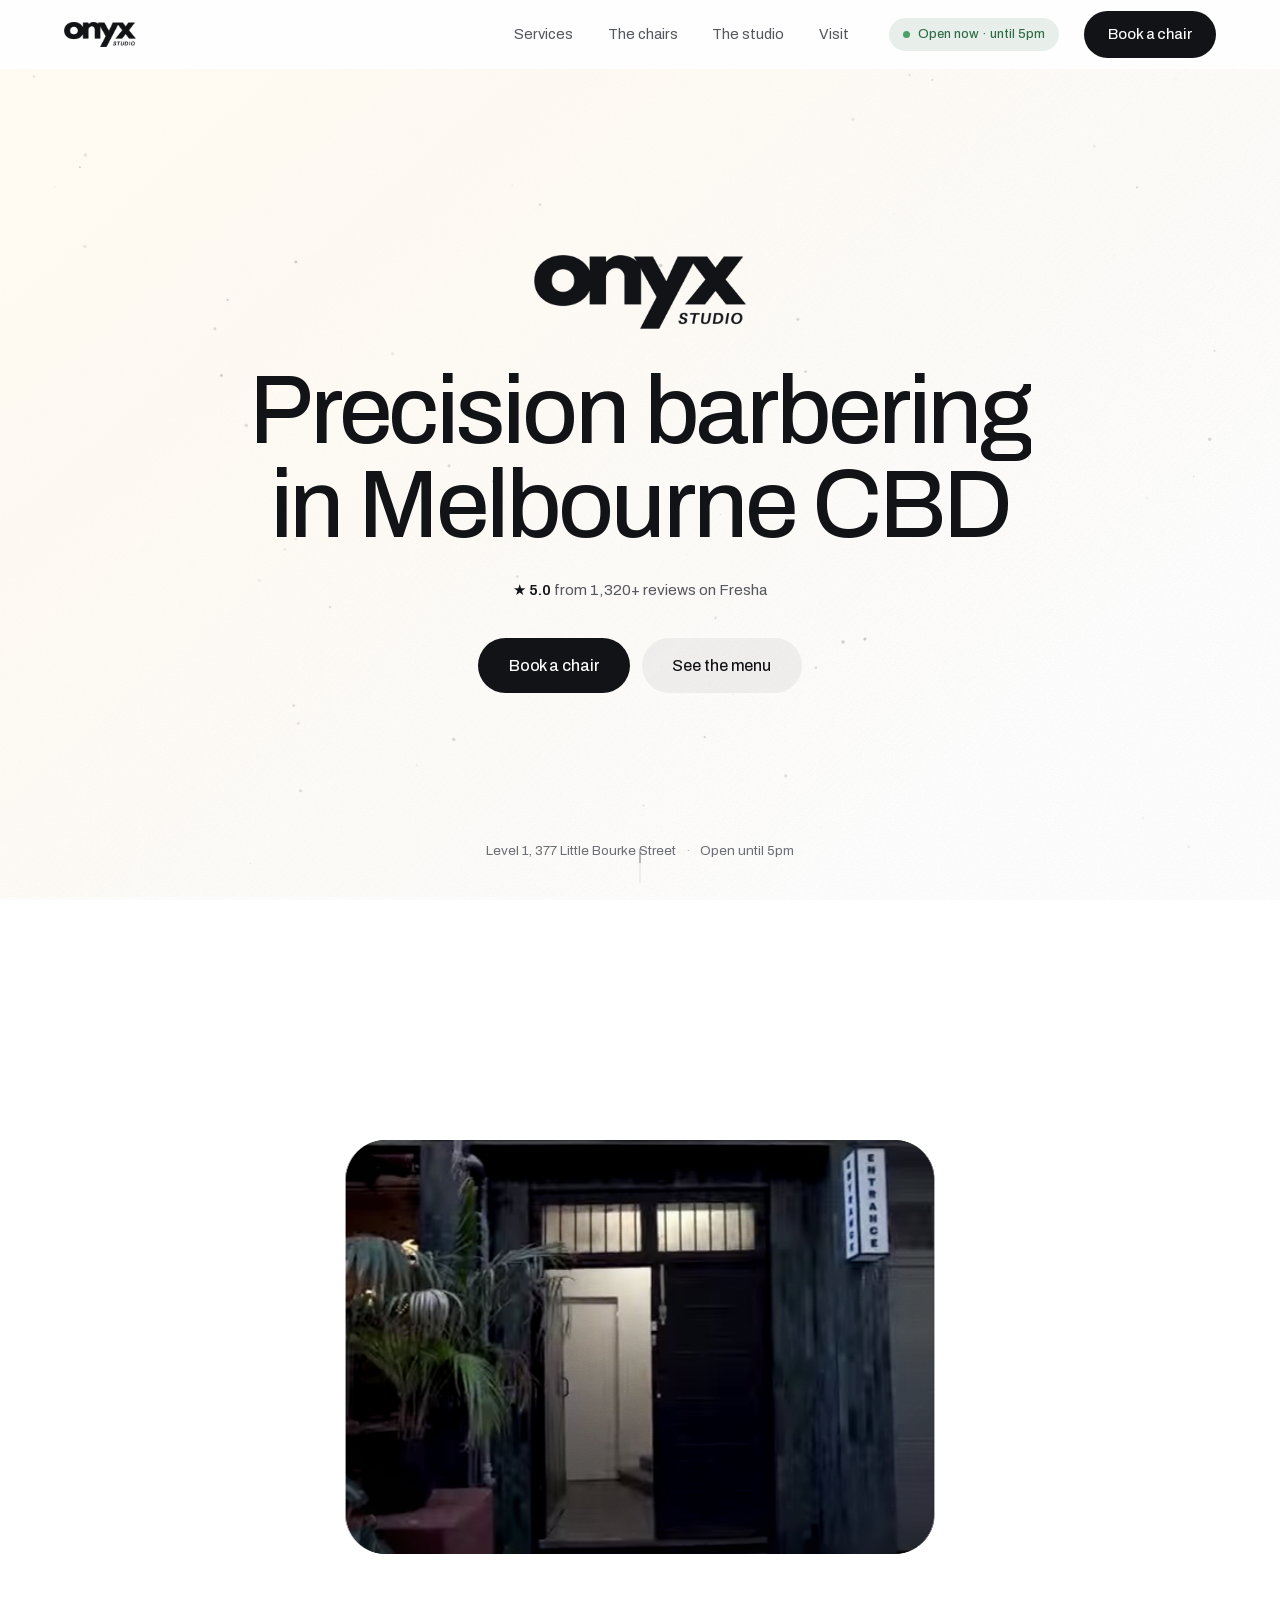
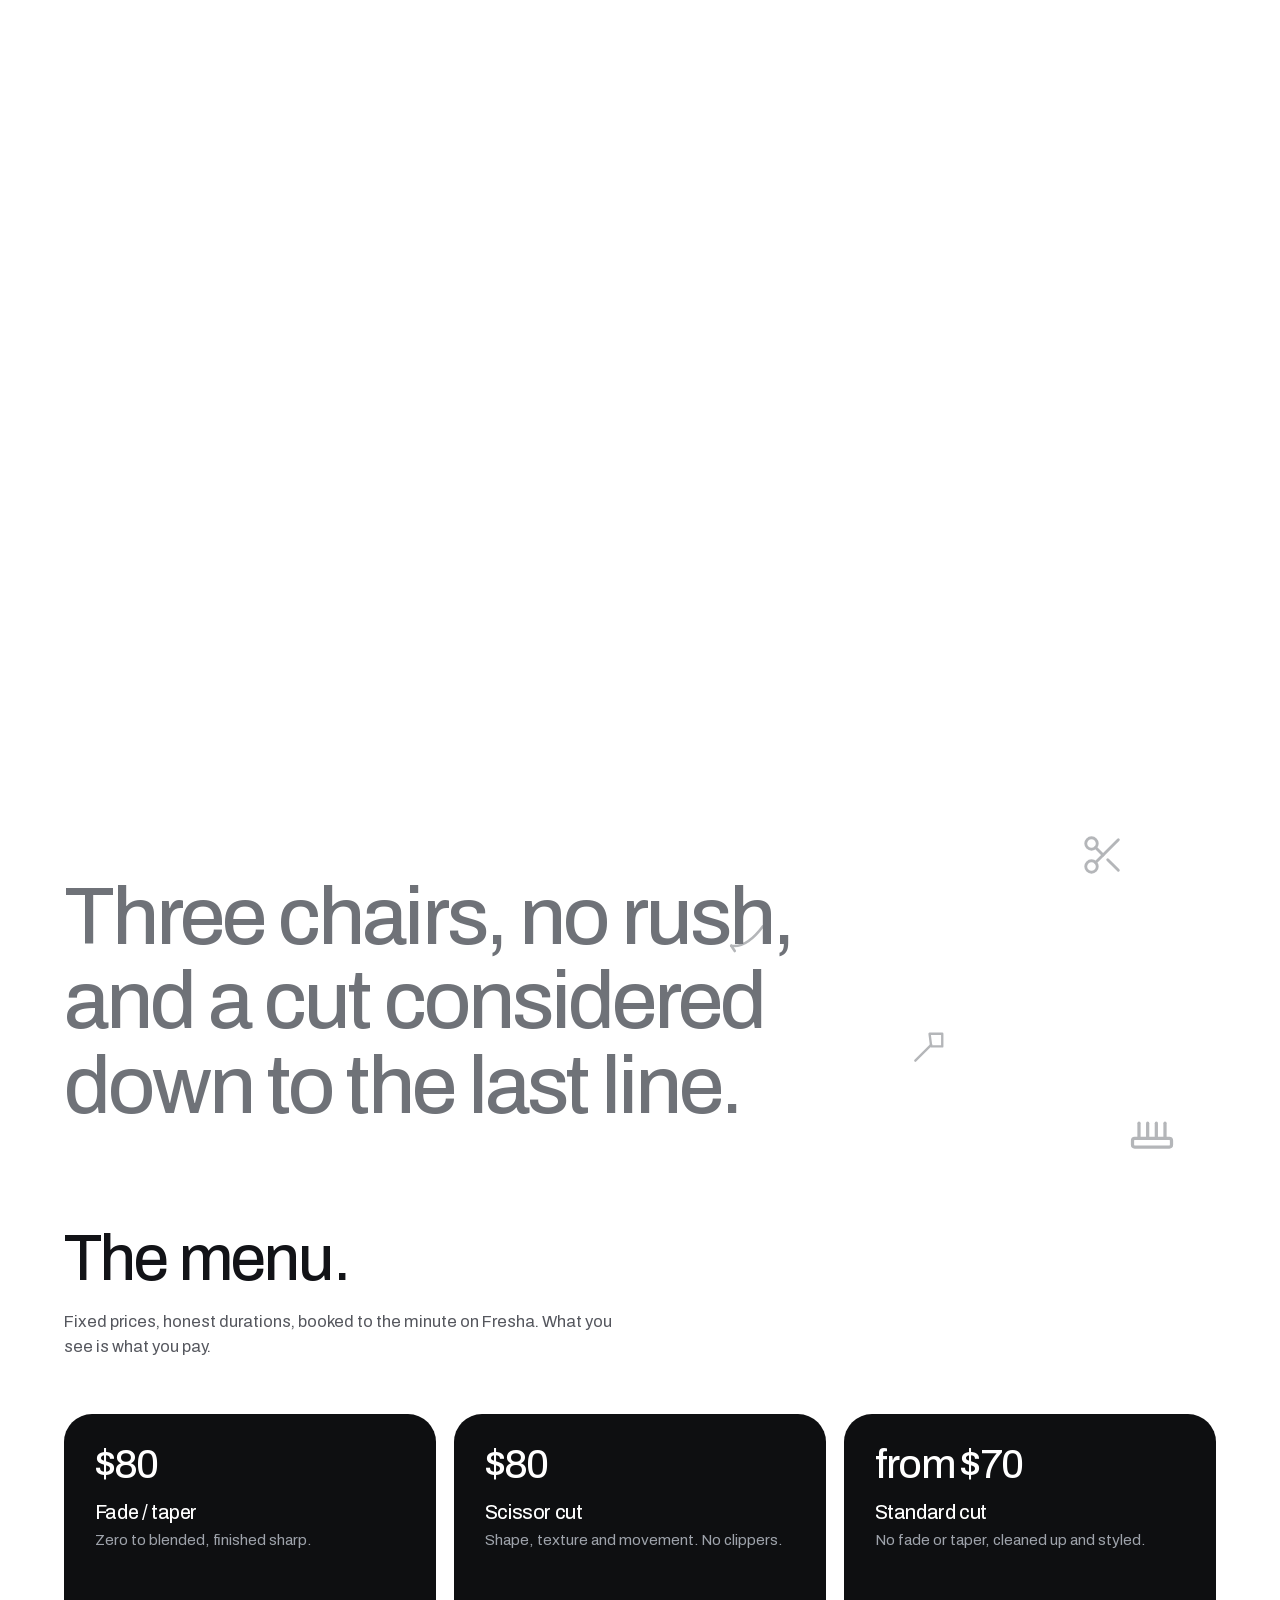
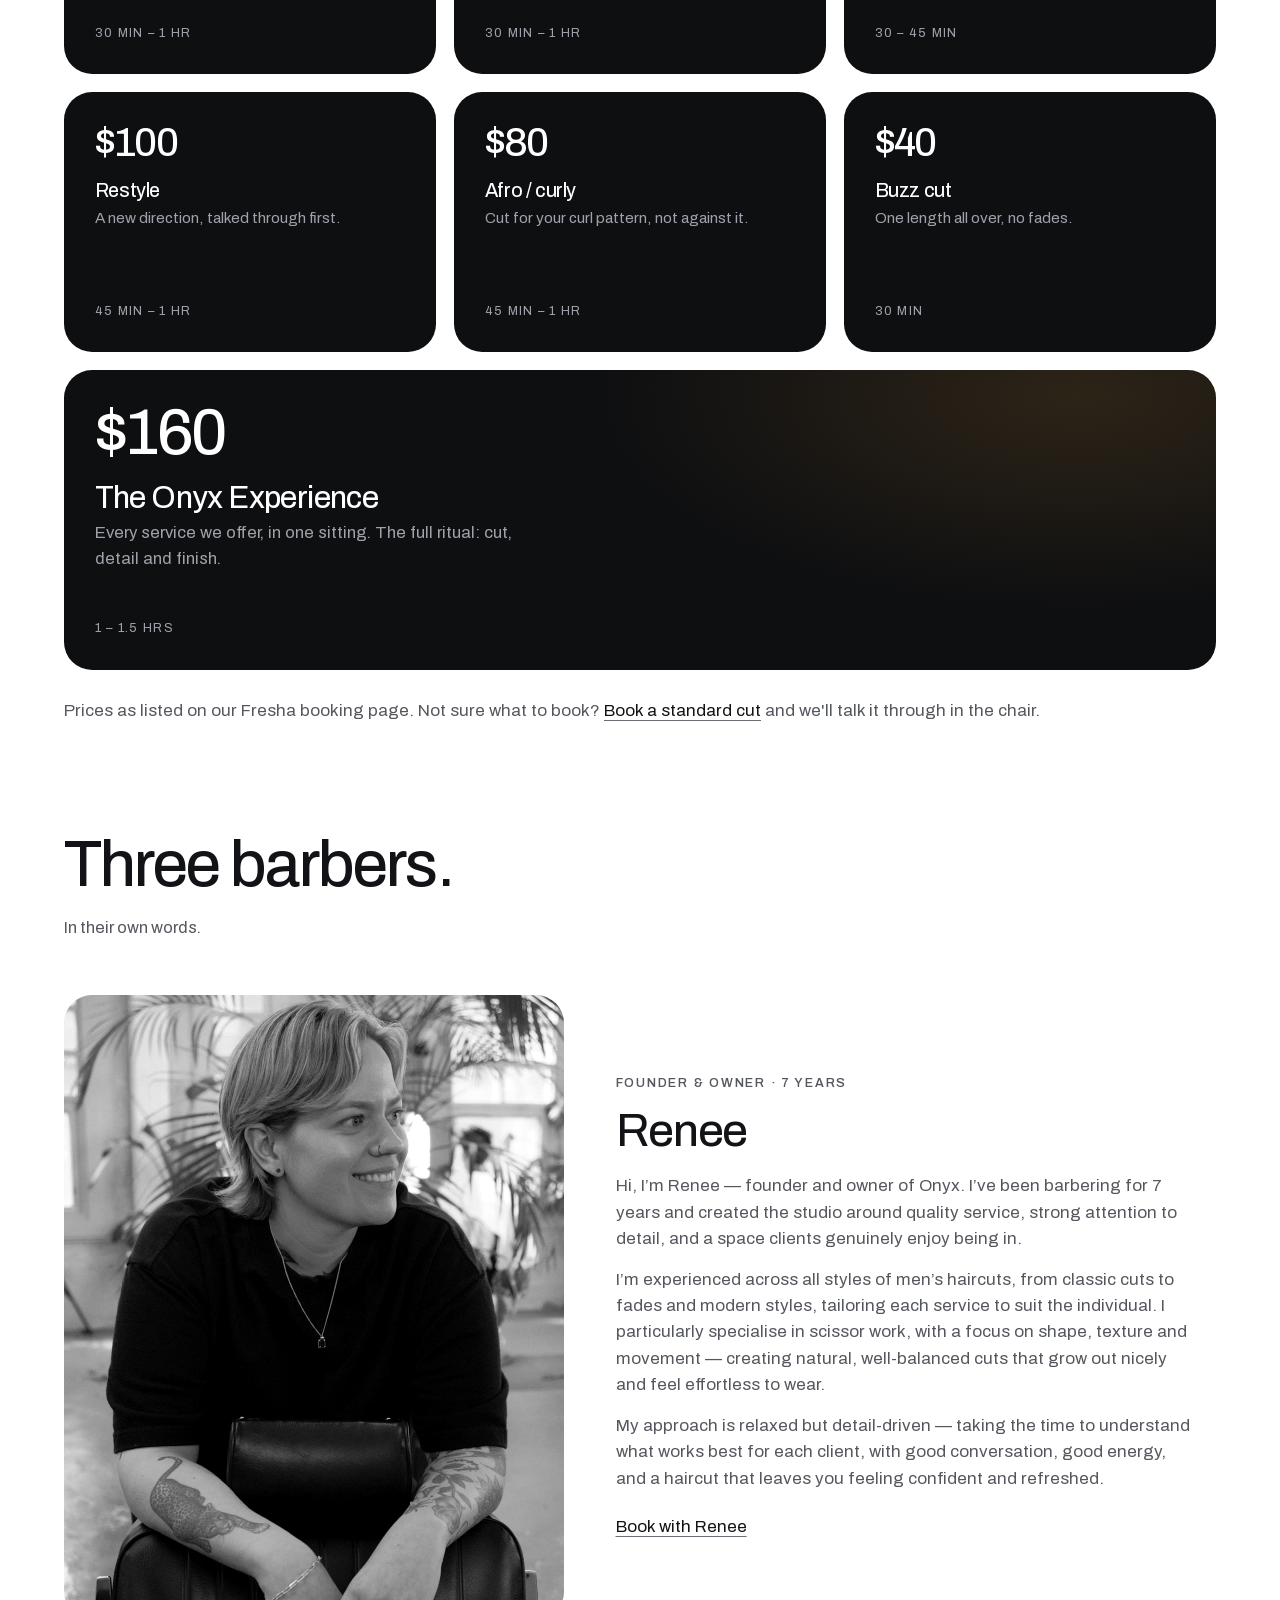
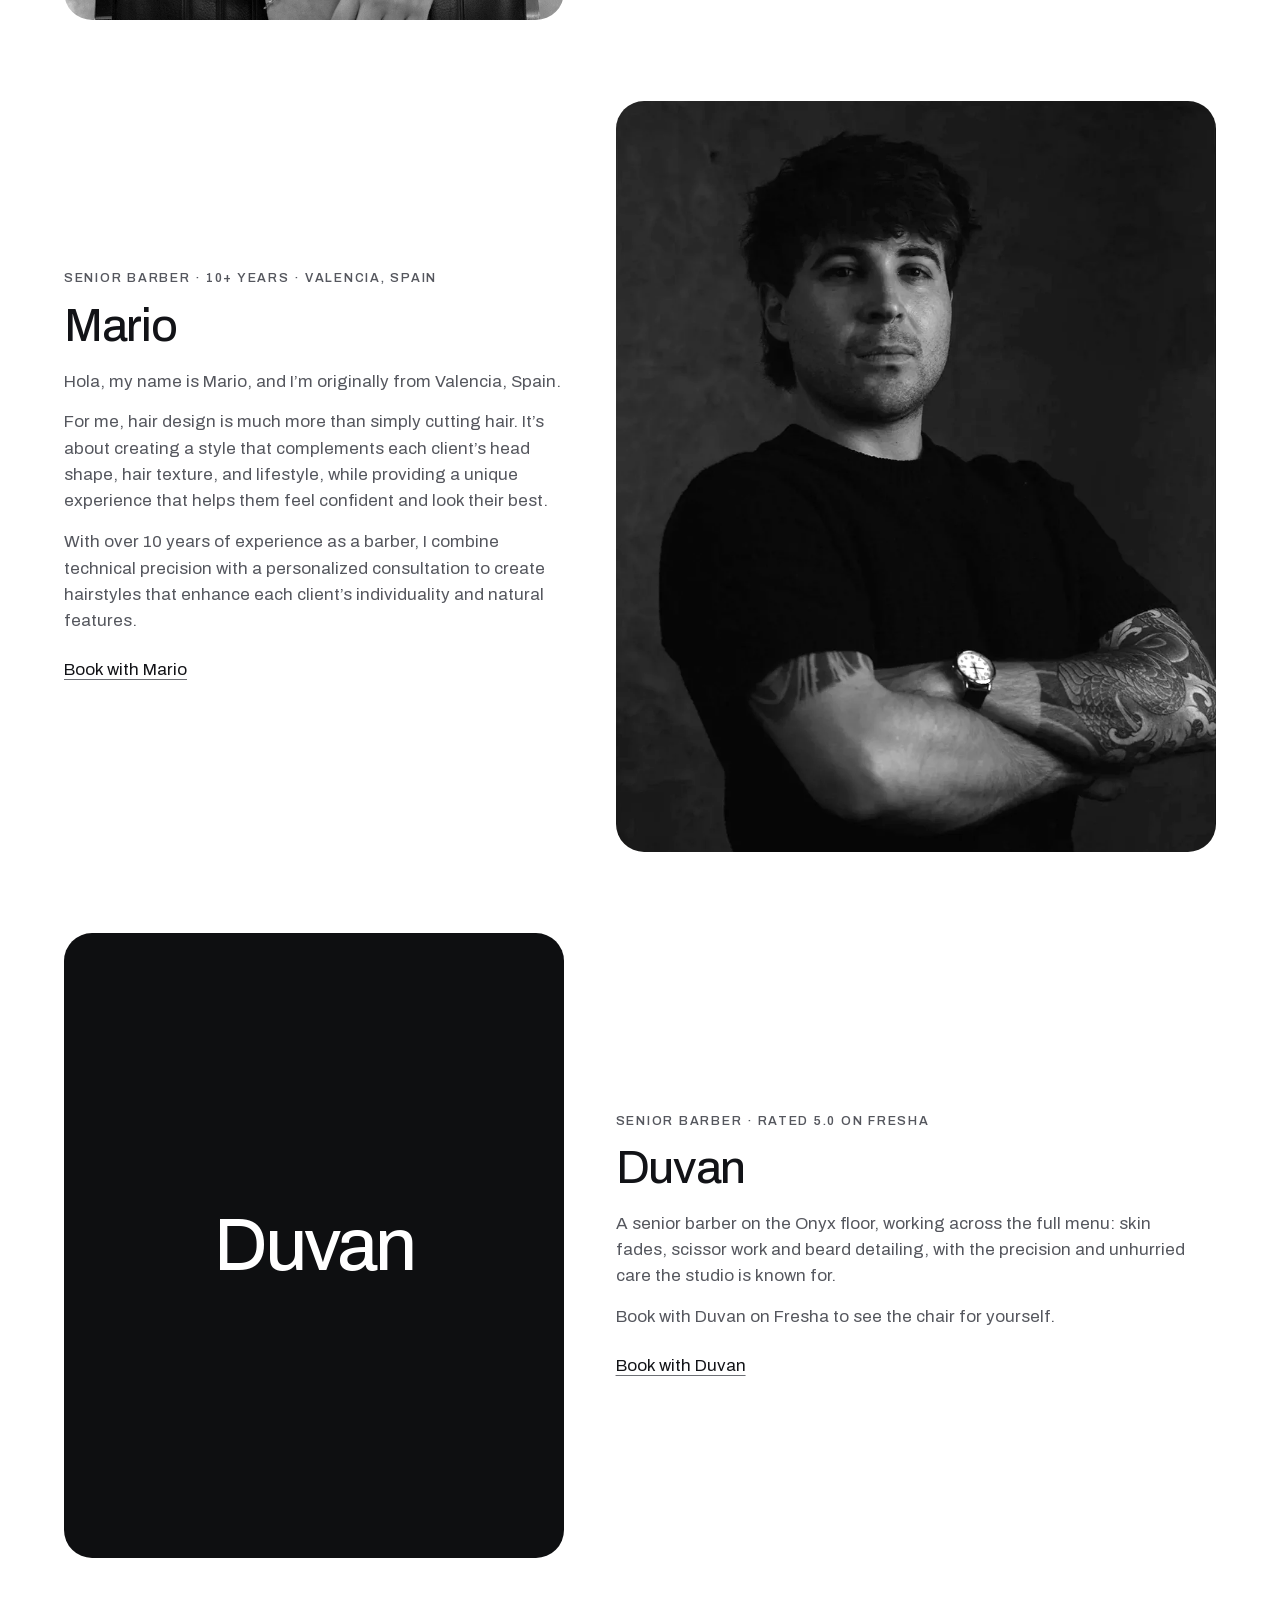
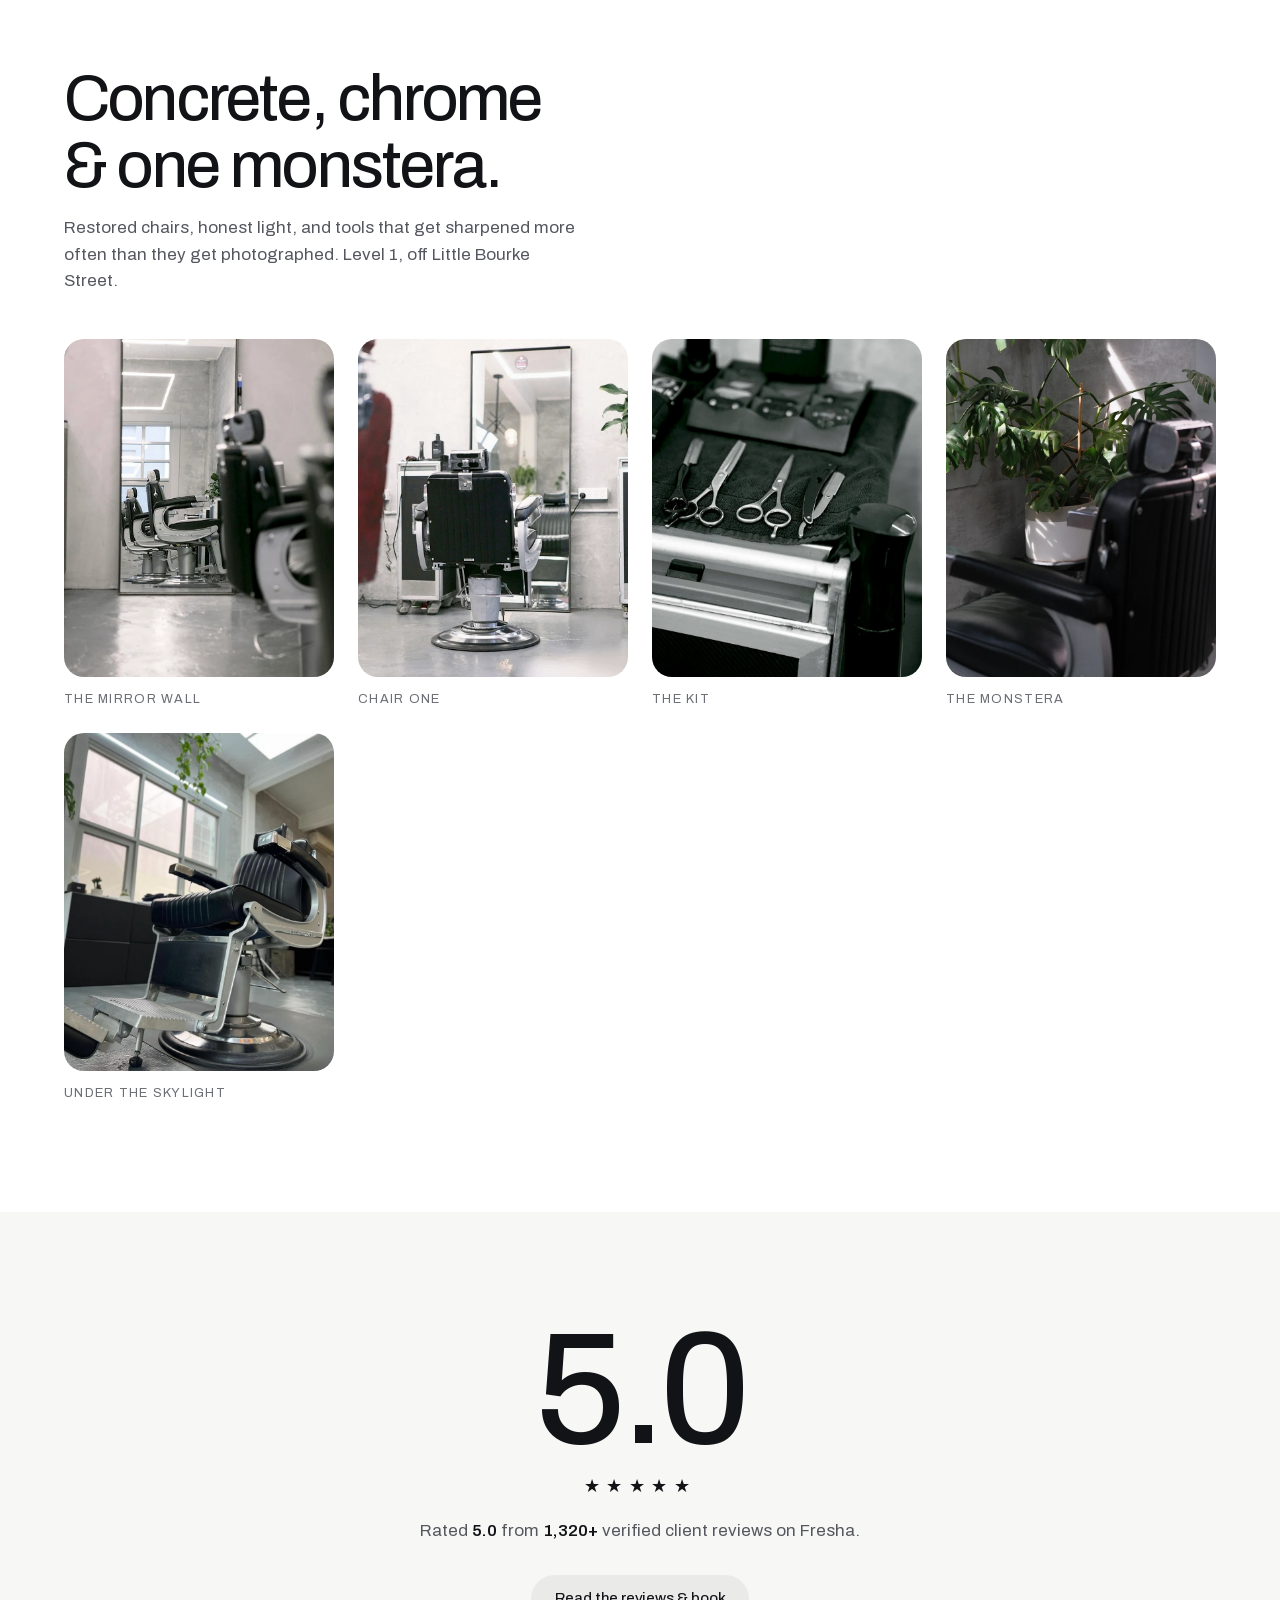
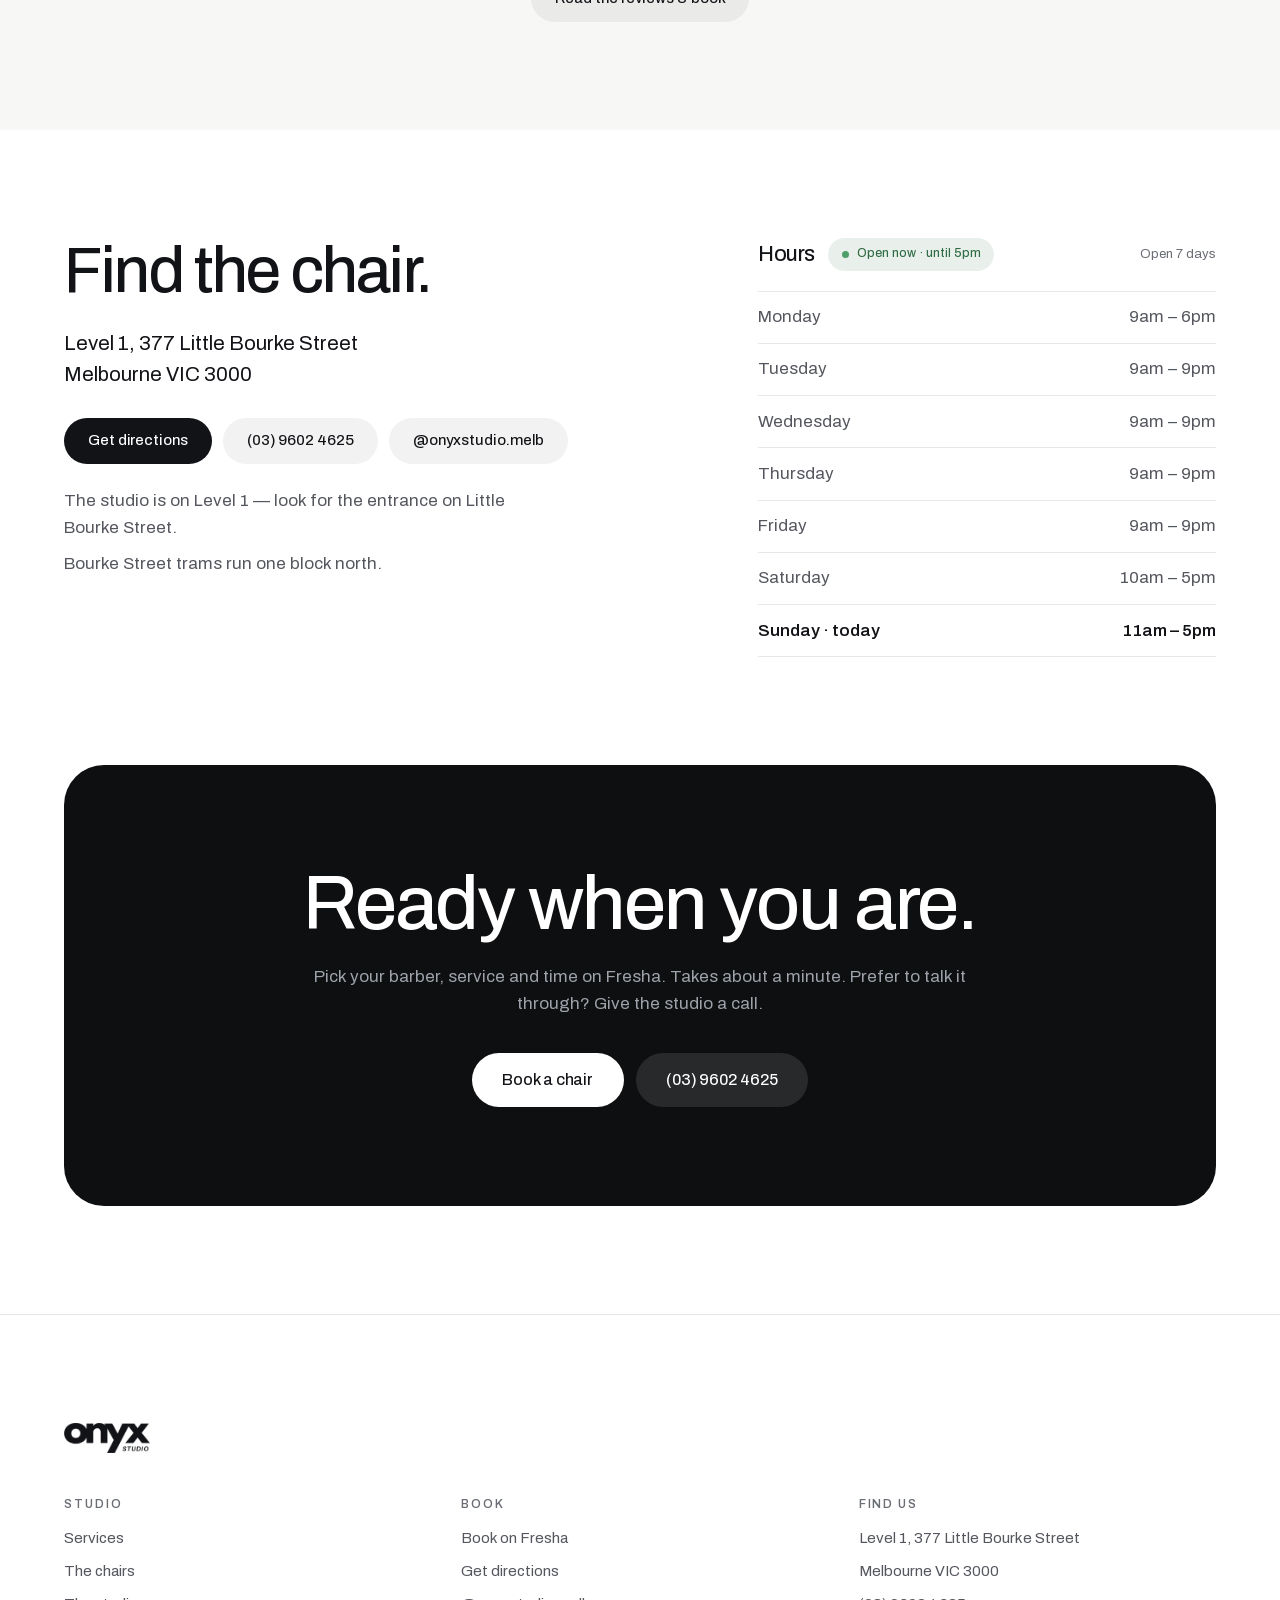
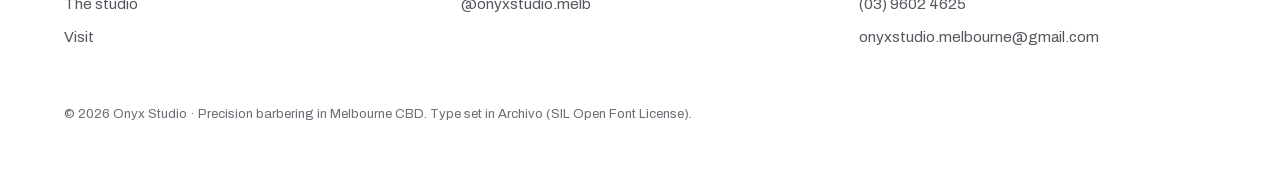
==== commit 2cc4909c: "Fix: OG image to monstera, mobile barber photos cropping, studio gallery to grid 1. OG/share preview" ====
--- a/site/index.html
+++ b/site/index.html
@@ -16,10 +16,10 @@
   <meta property="og:title" content="Onyx Studio — Barber, Melbourne CBD">
   <meta property="og:description" content="Precision barbering on Little Bourke Street. Rated 5.0 from 1,320+ reviews. Book online in under a minute.">
   <meta property="og:url" content="https://onyxstudio.melbourne/">
-  <meta property="og:image" content="https://onyxstudio.melbourne/images/onyx-hero-poster.jpg">
-  <meta property="og:image:width" content="1920">
-  <meta property="og:image:height" content="1080">
-  <meta property="og:image:alt" content="Warm light through the windows of Onyx Studio, Melbourne CBD">
+  <meta property="og:image" content="https://onyxstudio.melbourne/images/monstera.webp">
+  <meta property="og:image:width" content="816">
+  <meta property="og:image:height" content="1020">
+  <meta property="og:image:alt" content="A monstera plant behind a black barber chair at Onyx Studio, Melbourne CBD">
   <meta name="twitter:card" content="summary_large_image">
 
   <link rel="icon" href="images/favicon.svg" type="image/svg+xml">
@@ -30,7 +30,7 @@
   <!-- Archivo Variable, self-hosted (SIL Open Font License). No third-party
        request, so the type never blocks or flashes on a slow connection. -->
   <link rel="preload" href="fonts/archivo-latin.woff2" as="font" type="font/woff2" crossorigin>
-  <link rel="stylesheet" href="styles.css?v=30">
+  <link rel="stylesheet" href="styles.css?v=31">
 
   <script type="application/ld+json">
   {
@@ -305,7 +305,7 @@
           <h2>Concrete, chrome<br>&amp; one monstera.</h2>
           <p>Restored chairs, honest light, and tools that get sharpened more often than they get photographed. Level 1, off Little Bourke Street.</p>
         </div>
-        <div class="rail" data-rail tabindex="0" aria-label="Studio photos — scroll sideways to see more">
+        <div class="rail" data-rail aria-label="Studio photos">
           <figure class="plate"><img src="images/mirror-row.webp" alt="Barber chairs reflected in a leaning floor mirror at Onyx Studio" width="815" height="1020" loading="lazy" decoding="async"><figcaption>the mirror wall</figcaption></figure>
           <figure class="plate"><img src="images/chair-mirror.webp" alt="A black barber chair in front of a tall mirror" width="815" height="1020" loading="lazy" decoding="async"><figcaption>chair one</figcaption></figure>
           <figure class="plate"><img src="images/tools.webp" alt="Shears, thinning scissors and an open razor laid out on a towel" width="821" height="1020" loading="lazy" decoding="async"><figcaption>the kit</figcaption></figure>
@@ -415,8 +415,8 @@
     <span class="book-bar-proof" aria-hidden="true">★ <span data-bind="rating">5.0</span> · <span data-bind="reviewCount">1,320+</span></span>
   </a>
 
-  <script src="config.js?v=29"></script>
-  <script src="motion.js?v=29"></script>
-  <script src="script.js?v=29"></script>
+  <script src="config.js?v=31"></script>
+  <script src="motion.js?v=31"></script>
+  <script src="script.js?v=31"></script>
 </body>
 </html>
--- a/site/styles.css
+++ b/site/styles.css
@@ -724,28 +724,28 @@
    6 · The studio — pinned horizontal travel
    ========================================================================== */
 
-.studio { position: relative; z-index: 2; }
-.studio-track { padding: 0 0 var(--band); }
-.studio-head { max-width: var(--max); margin: 0 auto clamp(2rem, 5vh, 3.5rem); padding: 0 var(--pad); }
+.studio { position: relative; z-index: 2; padding: 0 var(--pad) var(--band); }
+.studio-head { max-width: var(--max); margin: 0 auto clamp(2rem, 5vh, 3.5rem); }
 .studio-head h2 { font-size: clamp(2rem, 5vw, 4.4rem); margin-bottom: 1rem; }
 .studio-head p { max-width: 52ch; color: var(--ink-muted); }
 
+/* Simple responsive grid gallery — no horizontal scroll, no pinning.
+   The photos are landscape-ish 4:5 portraits, so a grid of equal-width
+   columns with a modest gap reads as a clean studio contact sheet. */
+.studio-track { padding: 0; }
+.studio-stage { max-width: var(--max); margin: 0 auto; }
 .rail {
-  display: flex;
-  gap: clamp(0.75rem, 1.5vw, 1.5rem);
-  padding: 0 var(--pad);
-  overflow-x: auto;
-  scroll-snap-type: x mandatory;
-  scrollbar-width: thin;
+  display: grid;
+  grid-template-columns: repeat(auto-fill, minmax(min(100%, 260px), 1fr));
+  gap: clamp(0.75rem, 2vw, 1.5rem);
+  padding: 0;
+  overflow: visible;
 }
 .rail:focus-visible { outline-offset: -4px; }
 
-.plate { flex: 0 0 auto; width: clamp(230px, 30vw, 400px); margin: 0; scroll-snap-align: center; }
+.plate { margin: 0; }
 .plate img {
   width: 100%;
-  /* height:auto is load-bearing: the width/height attributes on the <img>
-     are presentational hints that set `height`, which would otherwise beat
-     aspect-ratio and render each plate at its full 1020px intrinsic height. */
   height: auto;
   aspect-ratio: 4 / 5;
   object-fit: cover;
@@ -760,28 +760,14 @@
   color: var(--ink-faint);
 }
 
-html.motion .studio-track { height: 300vh; position: relative; padding: 0; }
-html.motion .studio-stage {
-  position: sticky;
-  top: 0;
-  height: 100svh;
-  display: flex;
-  flex-direction: column;
-  justify-content: center;
-  gap: clamp(1.5rem, 4vh, 3rem);
-  overflow: hidden;
-}
-/* `margin: 0 auto` would otherwise shrink this to max-content inside the
-   flex stage and float it into the middle of the screen. */
-html.motion .studio-head { margin-bottom: 0; width: 100%; }
-html.motion .rail {
-  overflow: visible;
-  transform: translate3d(var(--rail-x, 0px), 0, 0);
-  will-change: transform;
-}
-/* Pinned, the plates have to fit the viewport's height as well as its width,
-   so cap them against svh — otherwise a short laptop screen clips them. */
-html.motion .plate { width: min(clamp(230px, 30vw, 400px), 40svh); }
+/* When motion is on, the grid still works as a grid — no pinned horizontal
+   travel. The old pinned scroll was disorienting and people couldn't see
+   all the photos at a glance. */
+html.motion .studio-track { height: auto; position: relative; padding: 0; }
+html.motion .studio-stage { position: relative; top: auto; height: auto; display: block; overflow: visible; }
+html.motion .studio-head { margin-bottom: clamp(2rem, 5vh, 3.5rem); width: auto; max-width: var(--max); }
+html.motion .rail { overflow: visible; transform: none; will-change: auto; }
+html.motion .plate { width: auto; }
 
 /* ==========================================================================
    7 · Proof
@@ -944,7 +930,11 @@
   .visit-grid { grid-template-columns: 1fr; }
   .chair { grid-template-columns: 1fr; gap: 1.75rem; }
   .chair-reverse > .chair-photo { order: 0; }
-  .chair-photo img, .chair-photo-type { aspect-ratio: 3 / 2; }
+  /* Keep the full portrait visible on mobile — the 3:2 crop was cutting
+     people in half. Show the whole photo at its natural 4:5 ratio. */
+  .chair-photo { max-width: 22rem; }
+  .chair-photo img { height: auto; aspect-ratio: 4 / 5; }
+  .chair-photo-type { aspect-ratio: 4 / 5; }
 }
 
 @media (max-width: 860px) {
@@ -967,7 +957,6 @@
 
 @media (max-width: 560px) {
   .hero-actions .btn, .finale-actions .btn { flex: 1 1 100%; }
-  .plate { width: 78vw; }
   .glyph { display: none; }
   .proof-stars { letter-spacing: 0.2em; }
 }
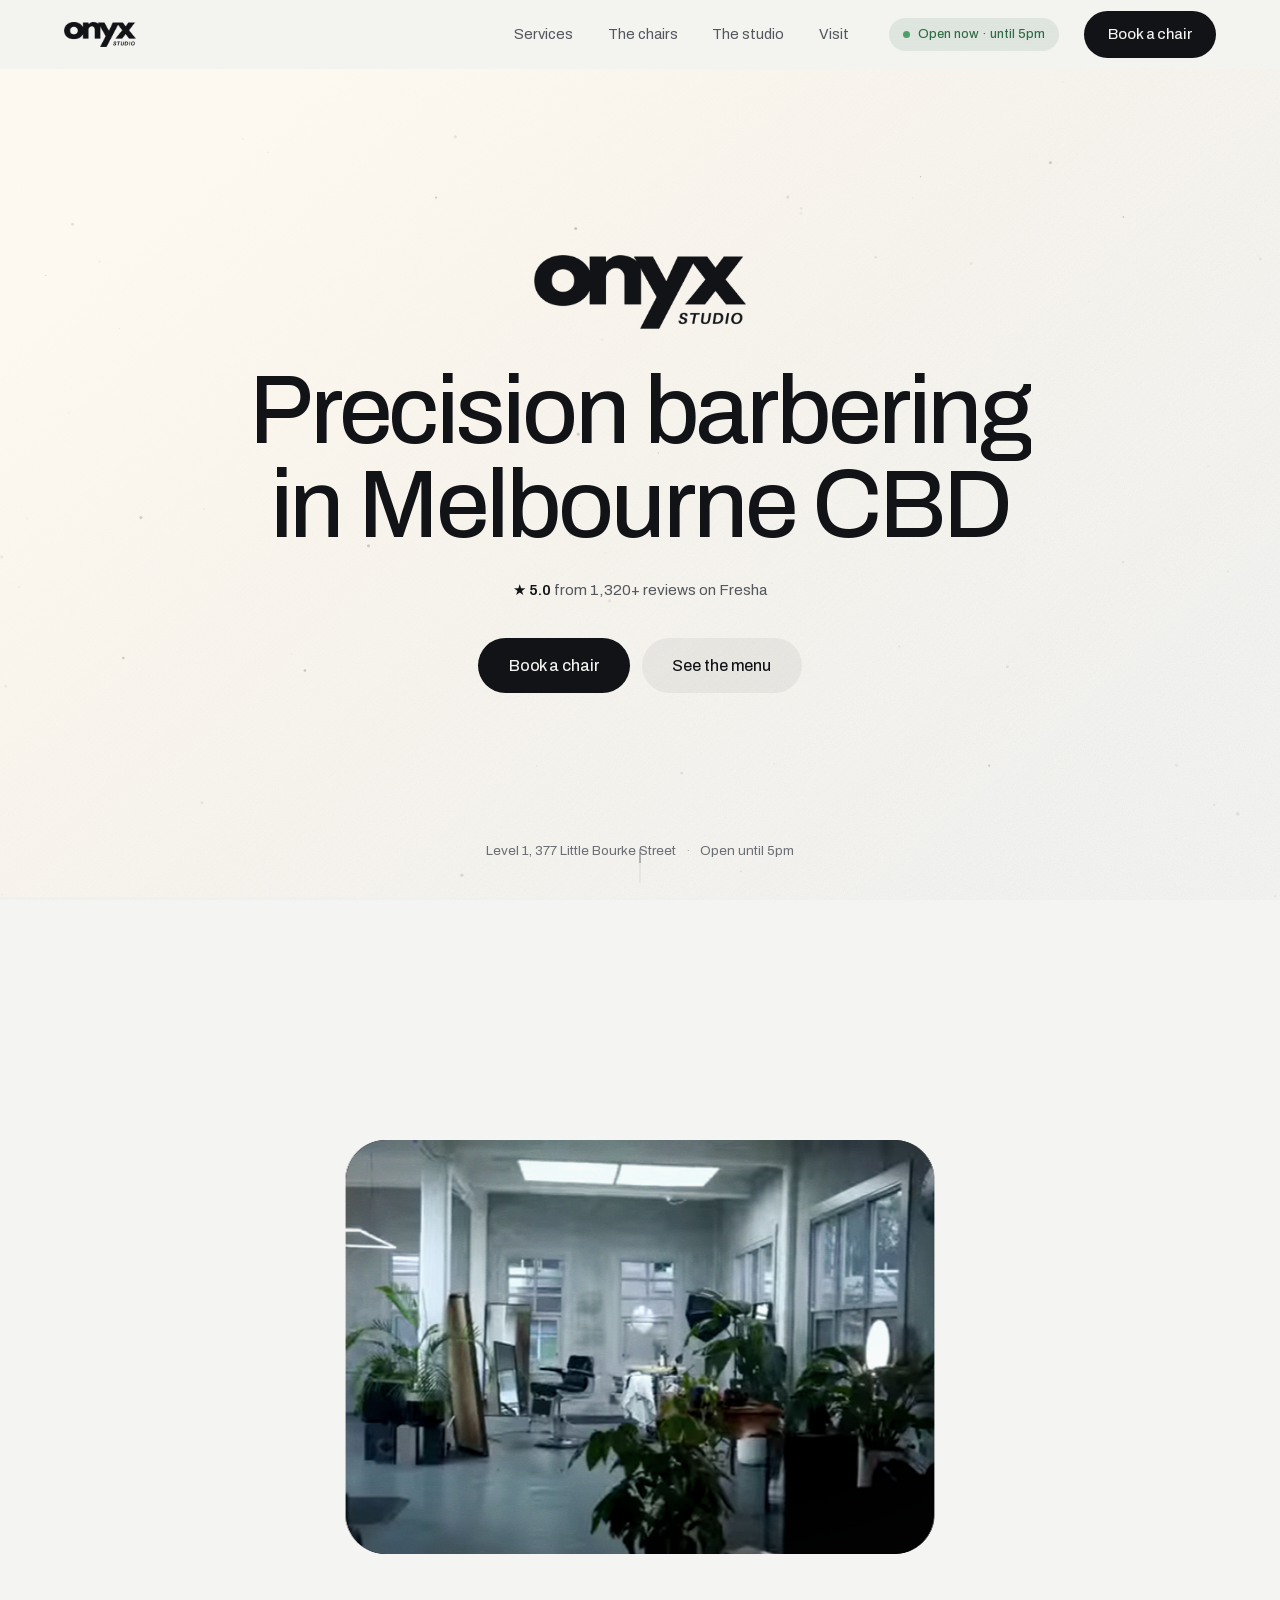
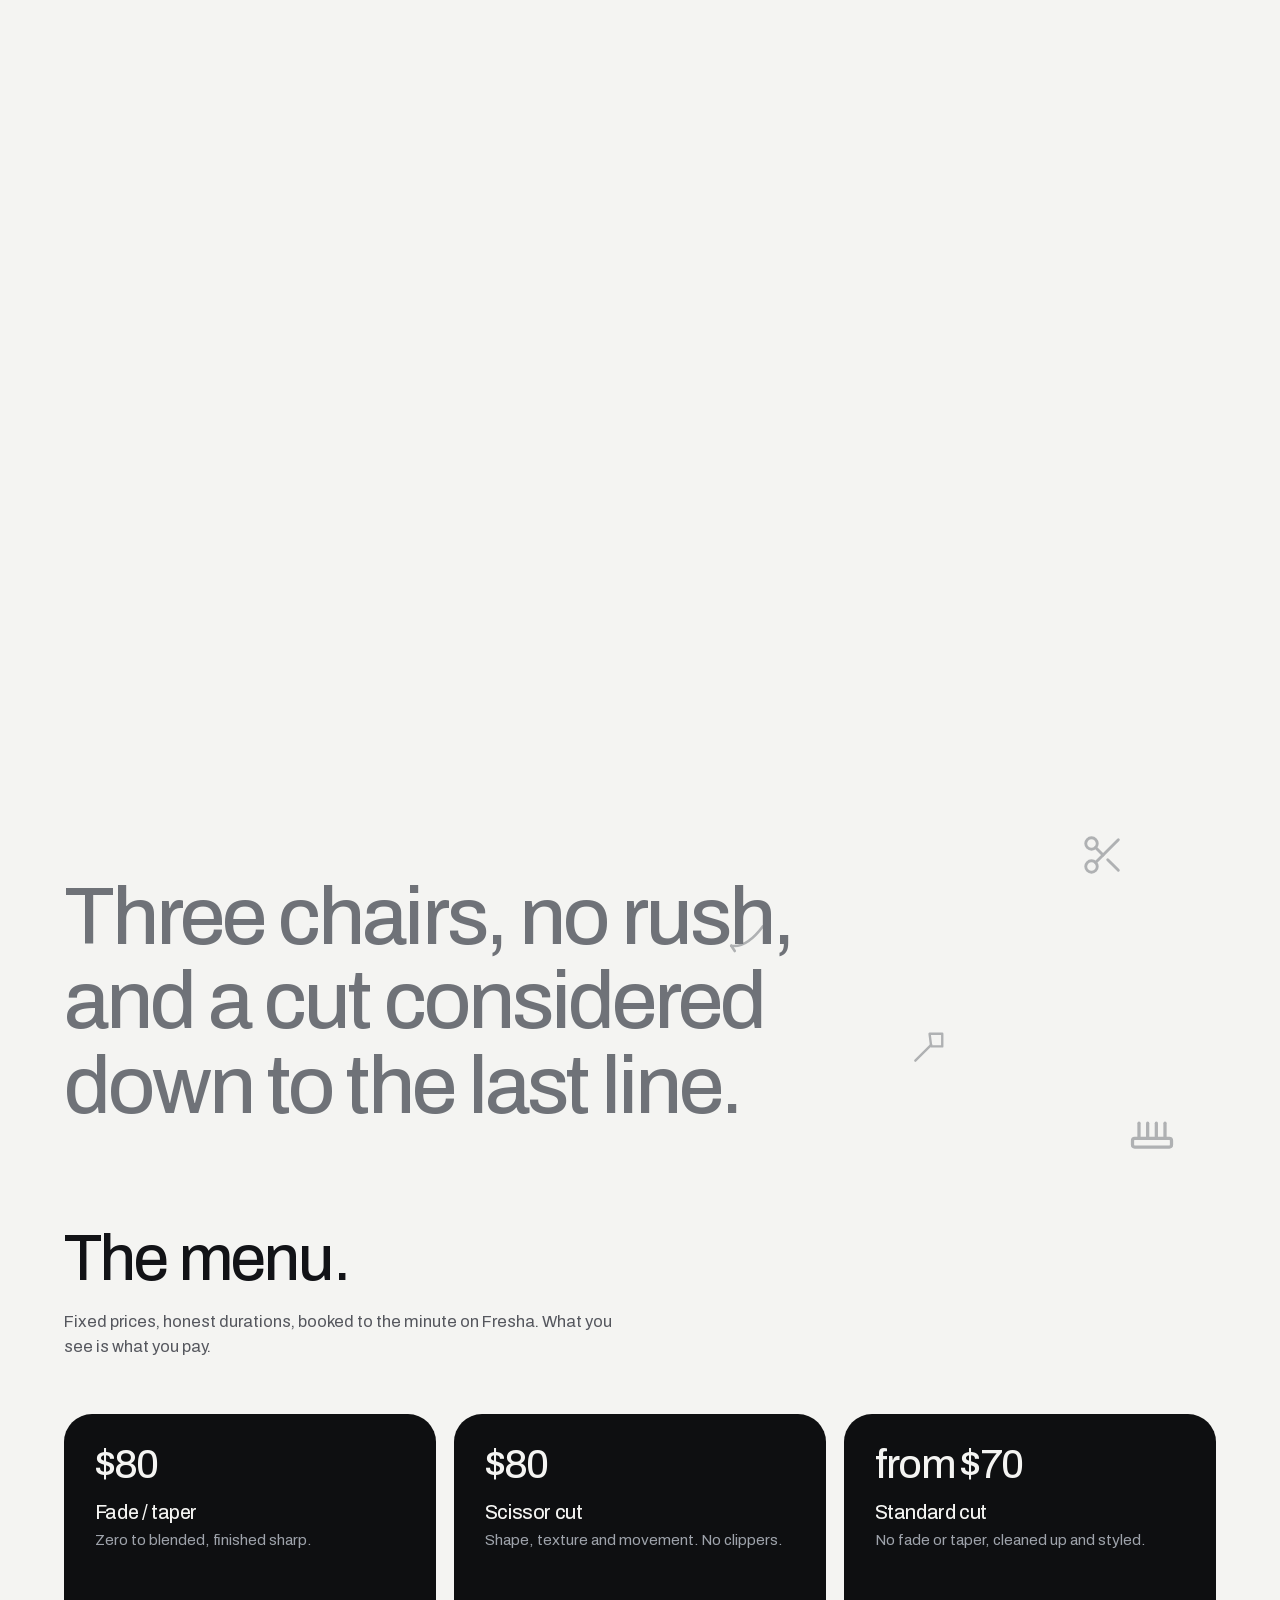
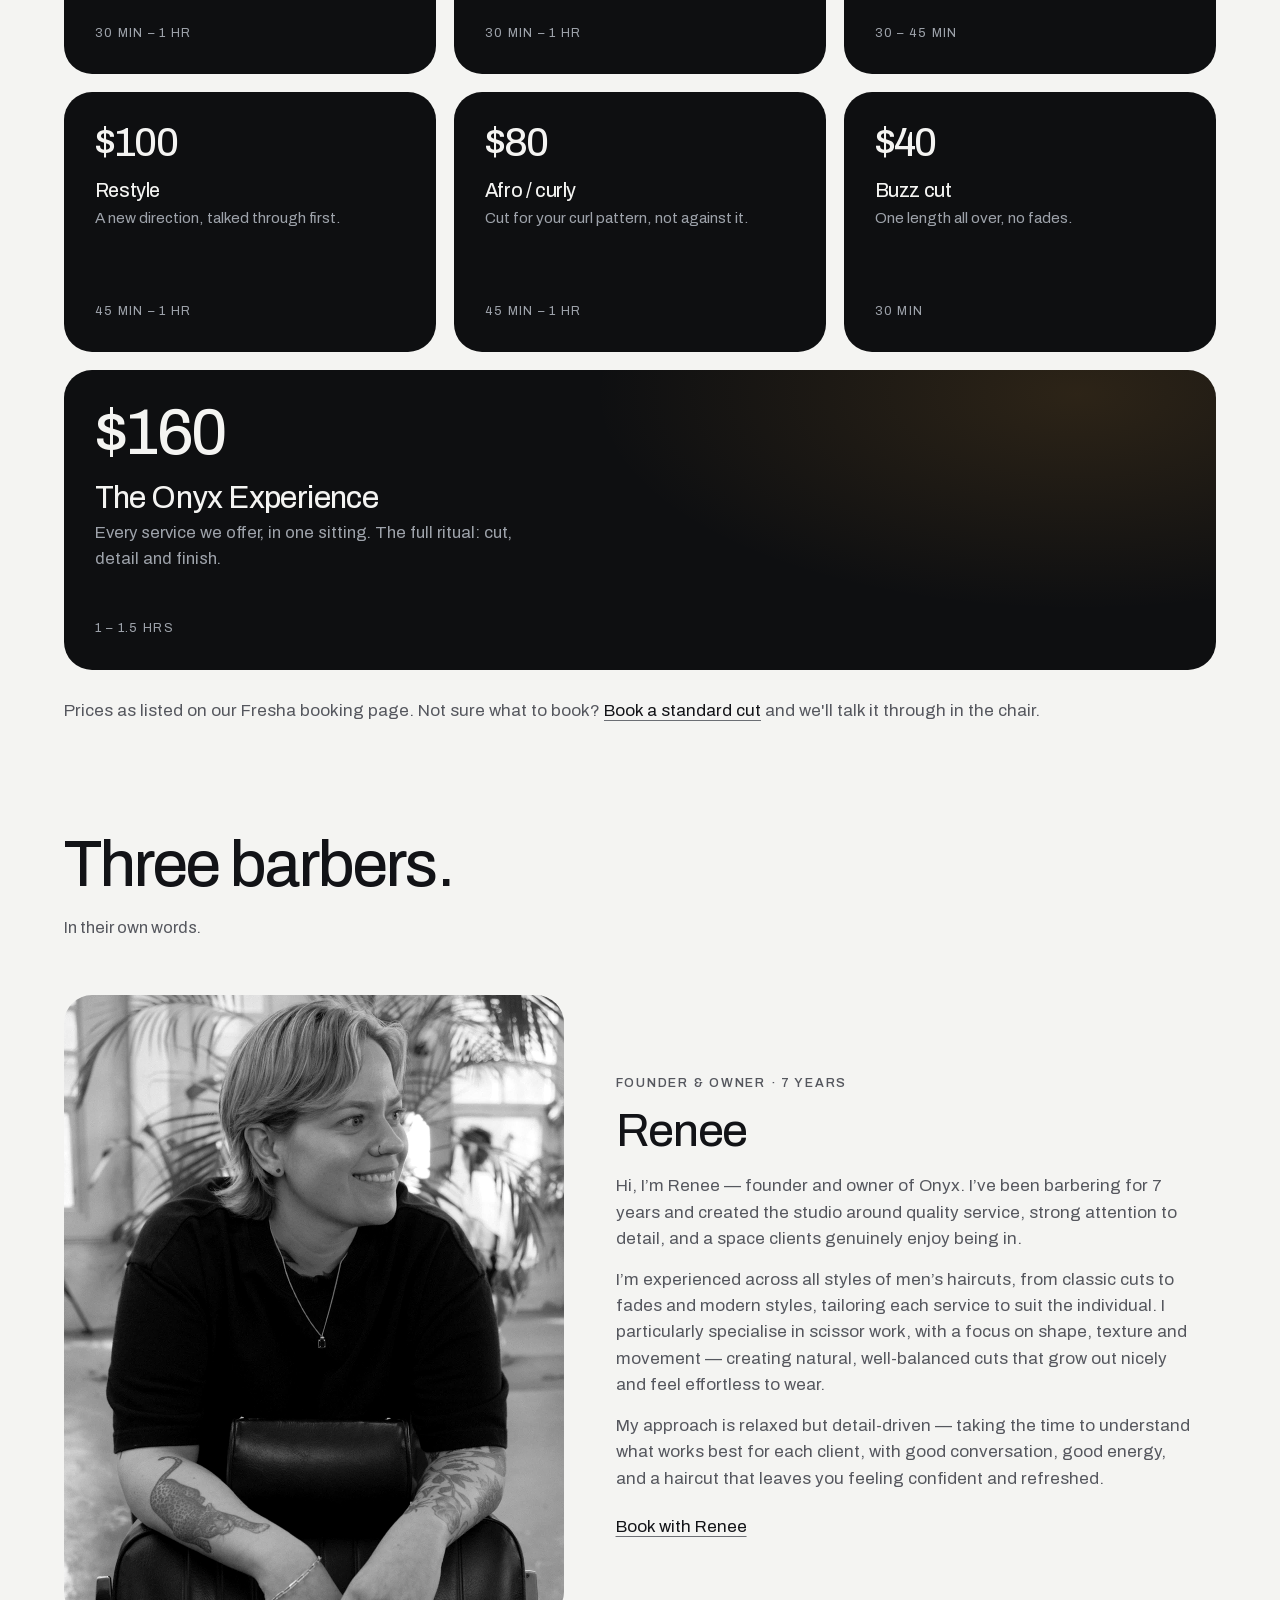
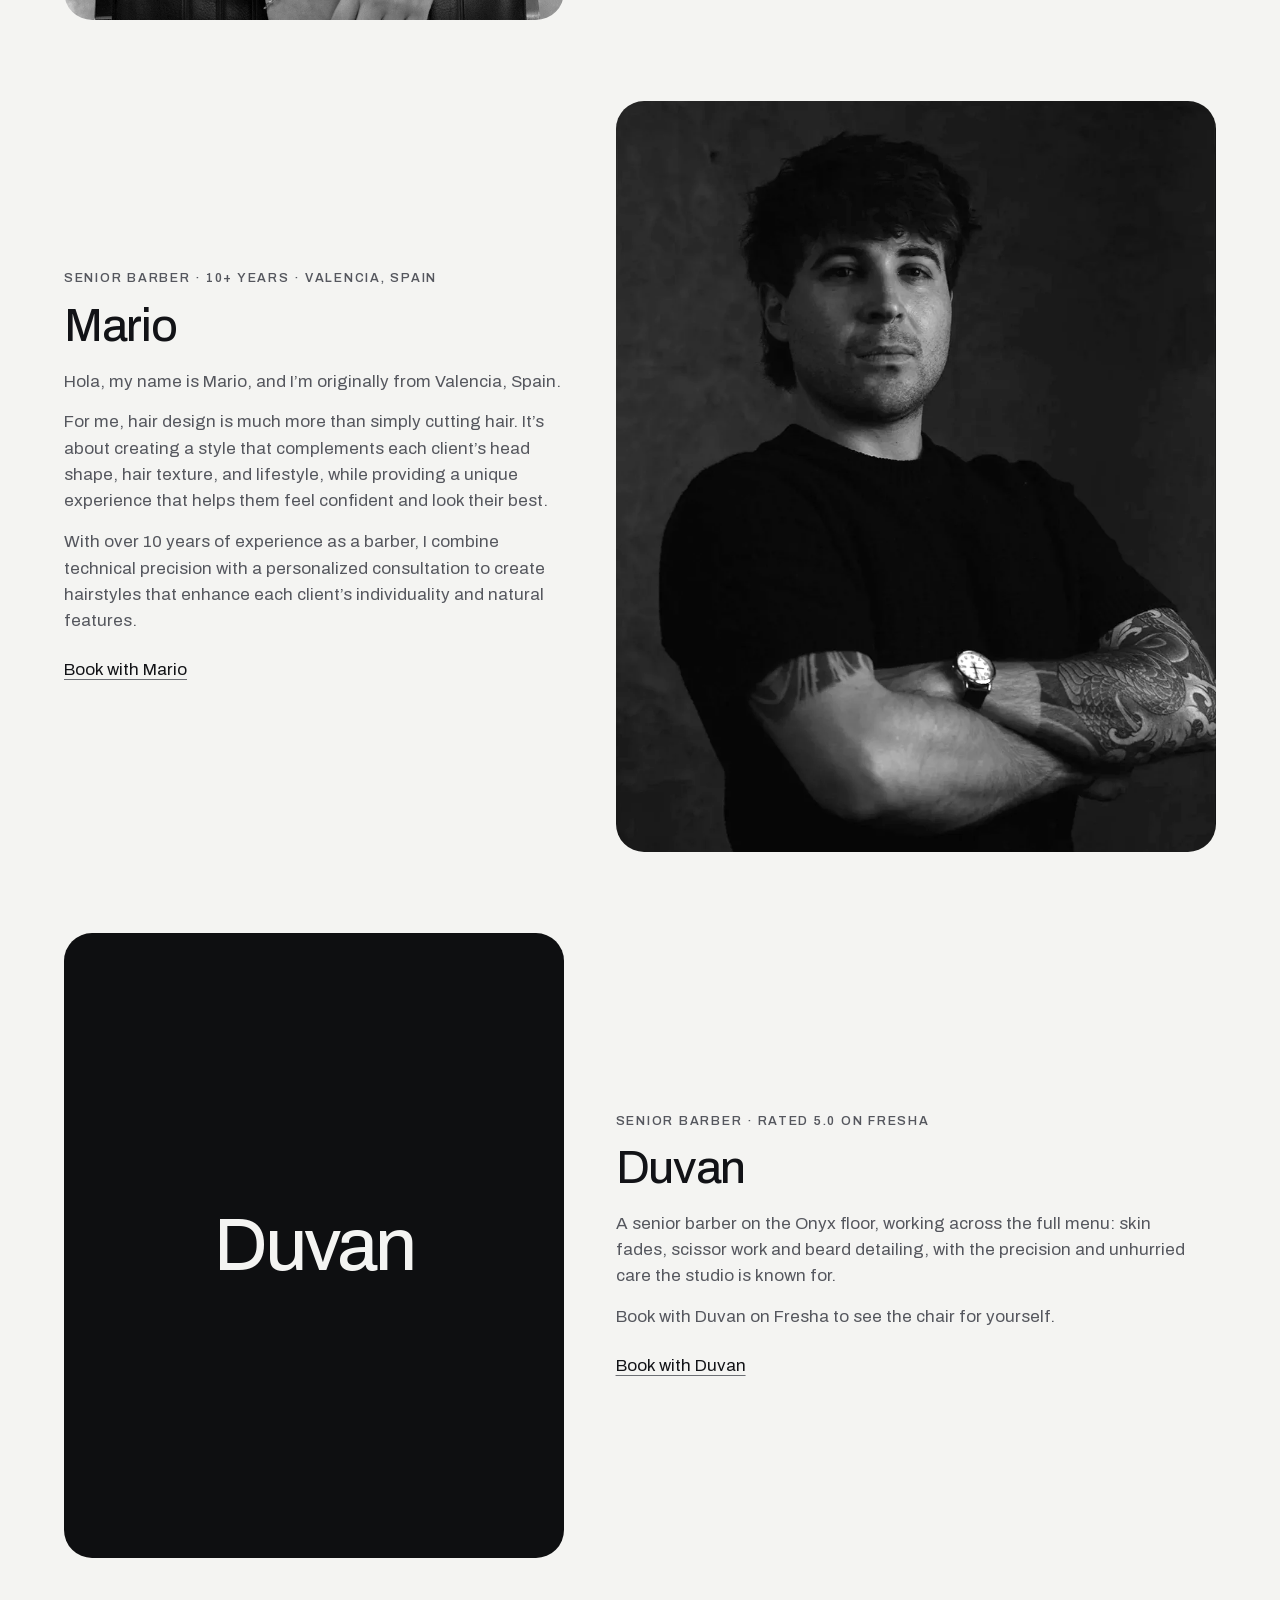
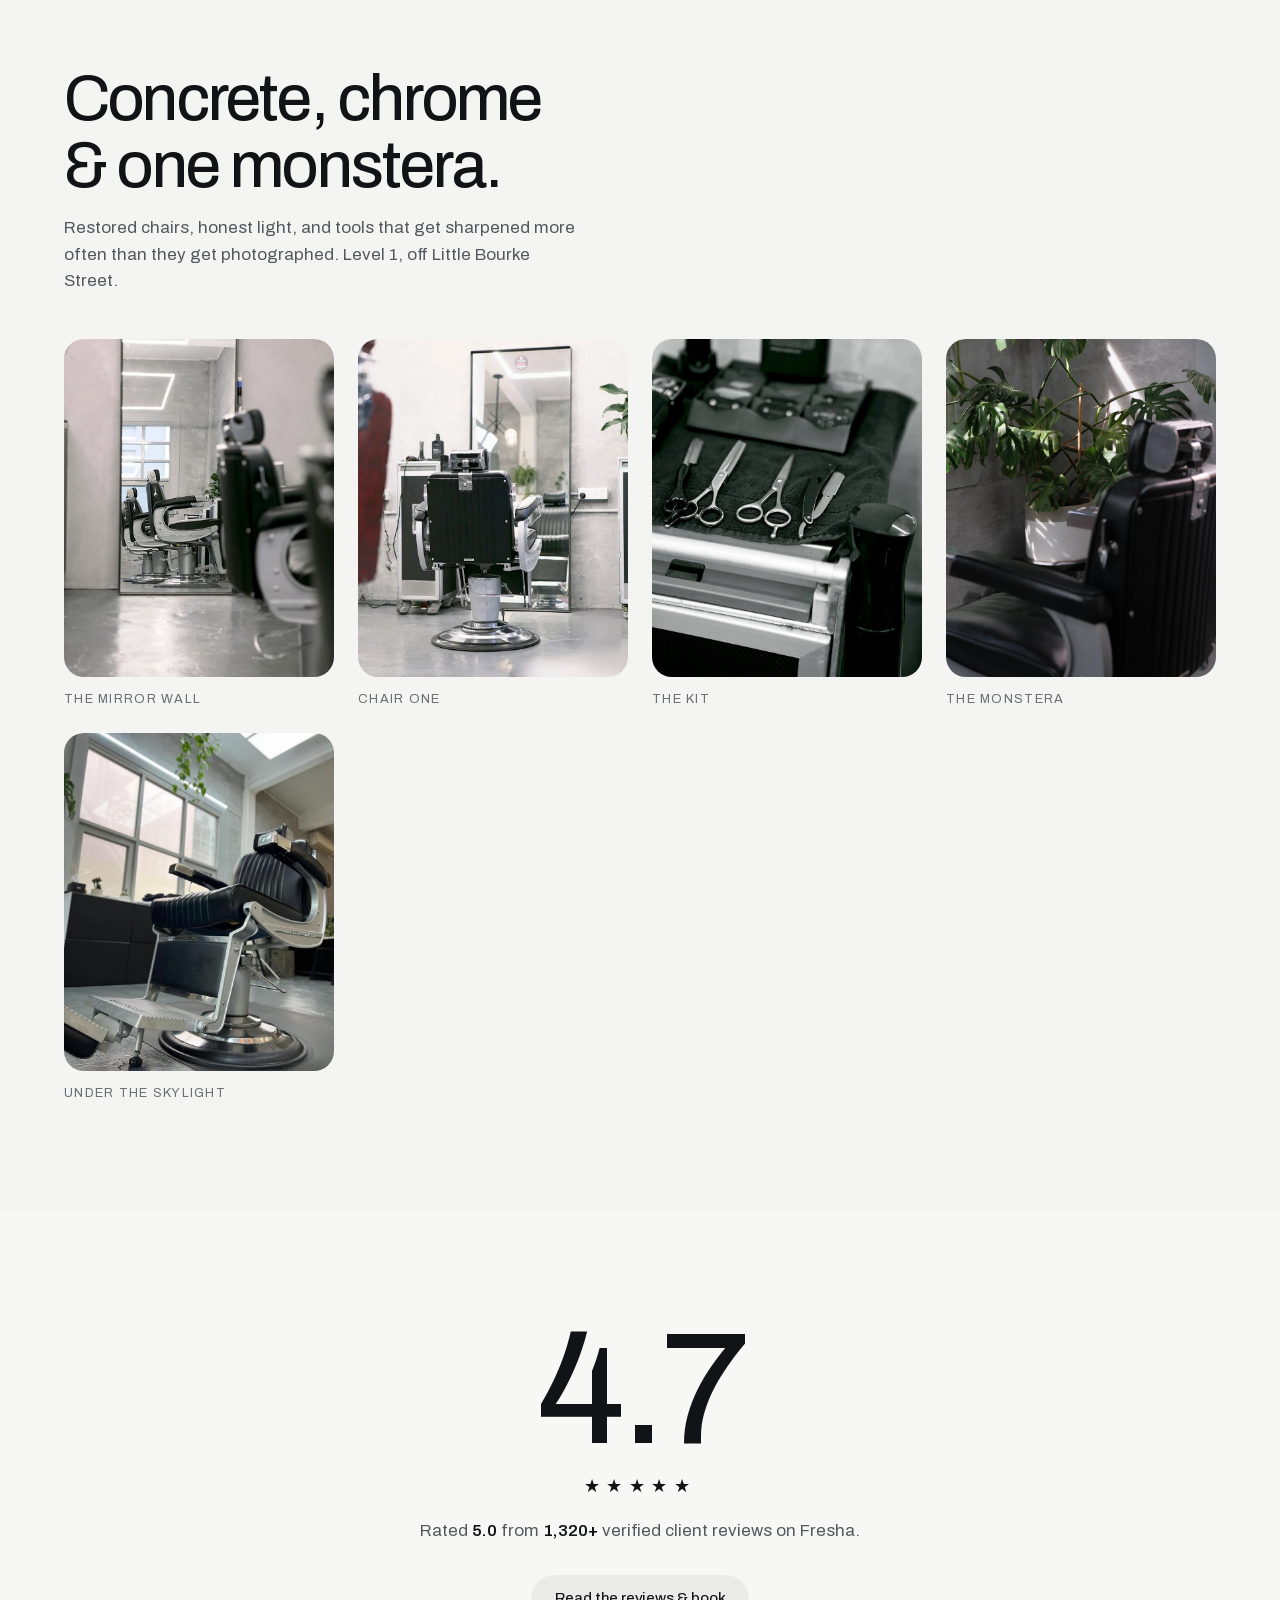
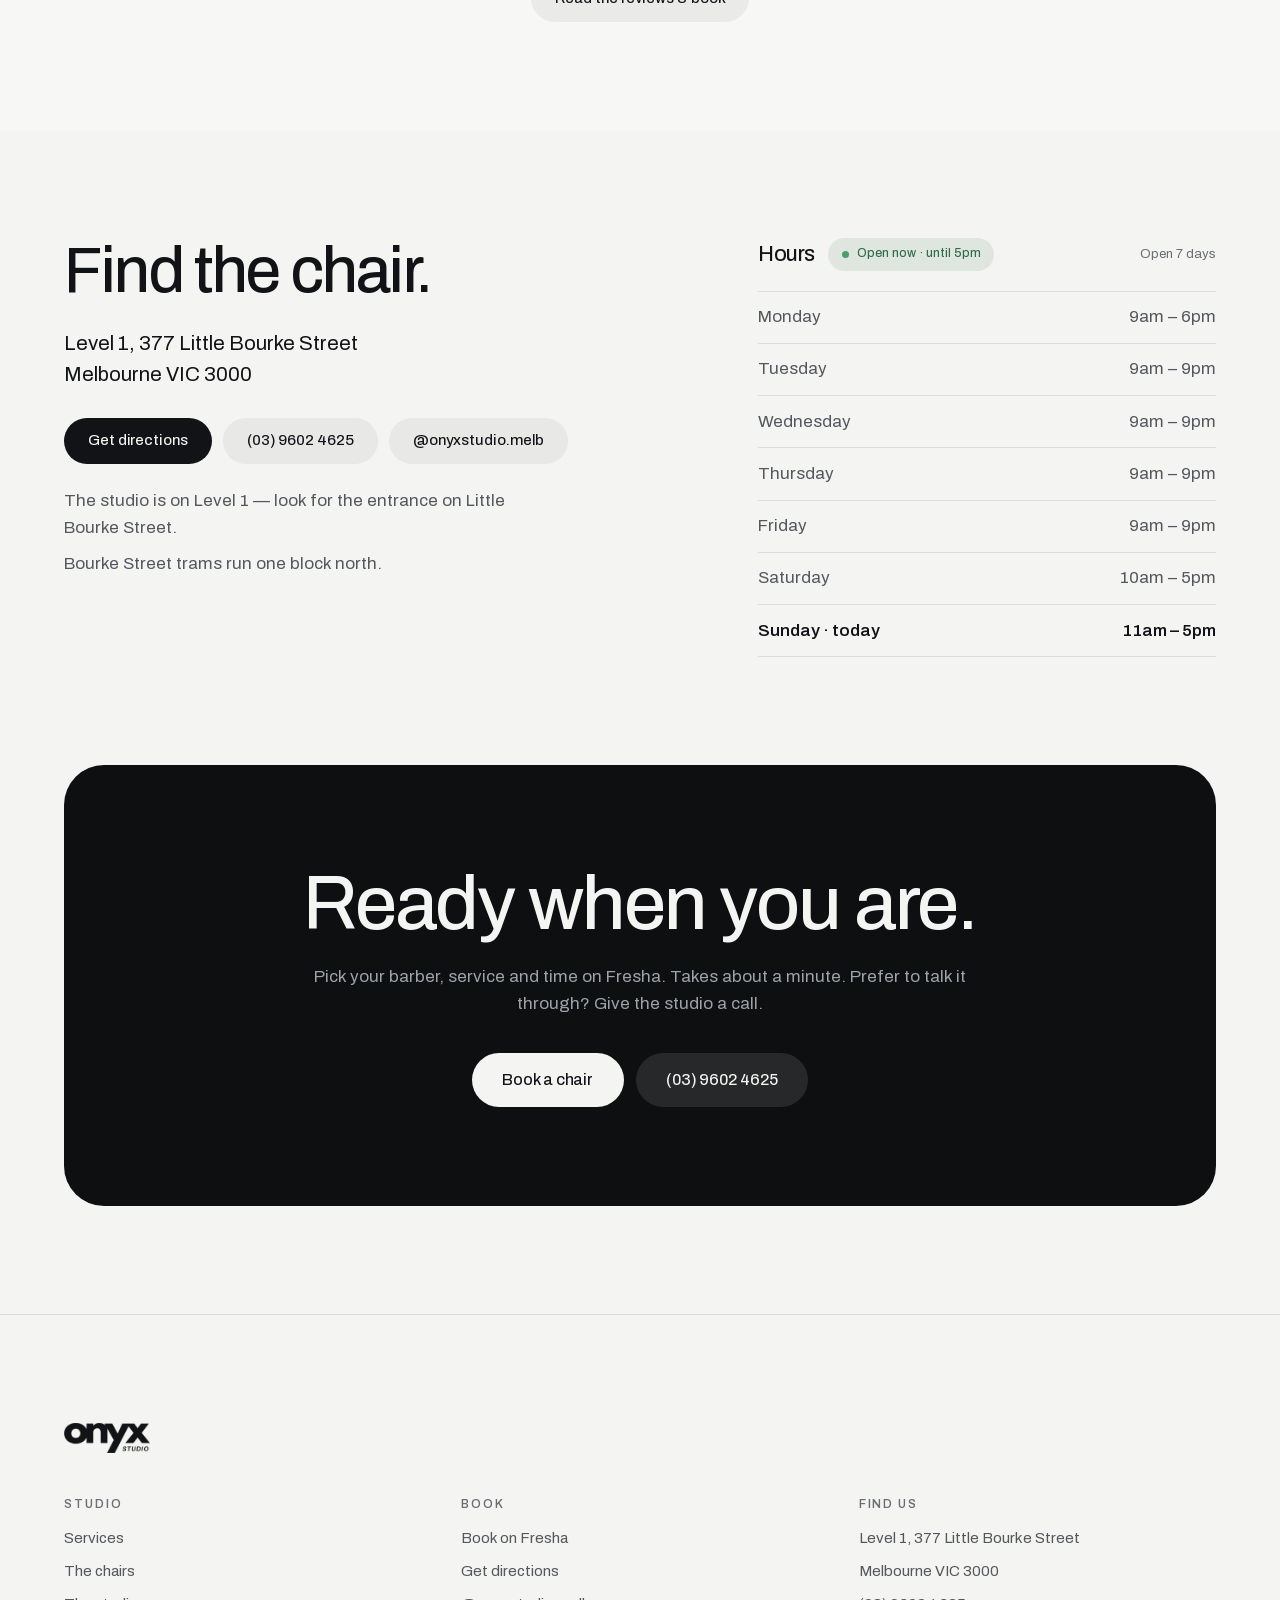
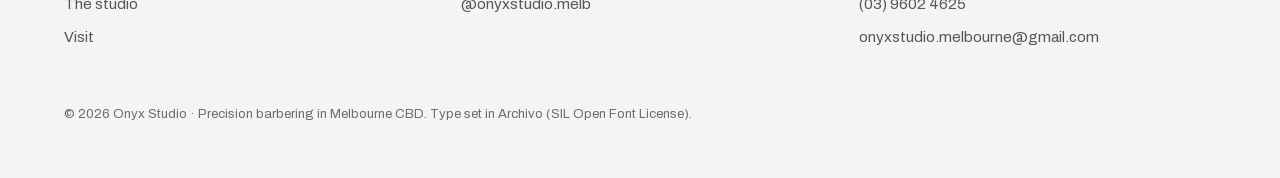
==== commit 0a72d9ea: "Revert background to original warm white (#f4f4f2) Restored the original --concrete color and all de" ====
--- a/site/index.html
+++ b/site/index.html
@@ -7,7 +7,7 @@
   <meta name="description" content="Onyx Studio — precision barbering on Little Bourke Street, Melbourne CBD. Rated 5.0 from 1,320+ reviews on Fresha. Book your chair online in under a minute.">
 
   <link rel="canonical" href="https://onyxstudio.melbourne/">
-  <meta name="theme-color" content="#FFFFFF" media="(prefers-color-scheme: light)">
+  <meta name="theme-color" content="#F4F4F2" media="(prefers-color-scheme: light)">
   <meta name="theme-color" content="#0E0F11" media="(prefers-color-scheme: dark)">
 
   <!-- Link previews (WhatsApp / iMessage / socials) -->
@@ -30,7 +30,7 @@
   <!-- Archivo Variable, self-hosted (SIL Open Font License). No third-party
        request, so the type never blocks or flashes on a slow connection. -->
   <link rel="preload" href="fonts/archivo-latin.woff2" as="font" type="font/woff2" crossorigin>
-  <link rel="stylesheet" href="styles.css?v=31">
+  <link rel="stylesheet" href="styles.css?v=32">
 
   <script type="application/ld+json">
   {
@@ -415,8 +415,8 @@
     <span class="book-bar-proof" aria-hidden="true">★ <span data-bind="rating">5.0</span> · <span data-bind="reviewCount">1,320+</span></span>
   </a>
 
-  <script src="config.js?v=31"></script>
-  <script src="motion.js?v=31"></script>
-  <script src="script.js?v=31"></script>
+  <script src="config.js?v=32"></script>
+  <script src="motion.js?v=32"></script>
+  <script src="script.js?v=32"></script>
 </body>
 </html>
--- a/site/styles.css
+++ b/site/styles.css
@@ -27,7 +27,7 @@
 
 :root {
   /* --- Surfaces: the room ------------------------------------------------ */
-  --concrete:      #ffffff;   /* the page — one white, no warm tint */
+  --concrete:      #f4f4f2;   /* the floor and the walls */
   --concrete-warm: #f7f7f5;   /* a band, one step down */
   --leather:       #0e0f11;   /* the chairs */
 
@@ -39,7 +39,7 @@
      #8a8d95 only reaches 3.02:1 and fails them all. */
   --ink-faint:     #6b6e74;   /* 4.64:1 — captions, roles, footer labels */
   --ink-dim:       #6f7278;   /* 4.38:1 — unlit statement words (large type) */
-  --on-dark:       #ffffff;
+  --on-dark:       #f4f4f2;
   --on-dark-muted: #9ea3ab;
 
   /* --- The two colour events --------------------------------------------- */
@@ -50,7 +50,7 @@
   /* --- Fills -------------------------------------------------------------- */
   --tint:        rgba(18, 19, 23, 0.055);
   --tint-strong: rgba(18, 19, 23, 0.10);
-  --tint-invert: rgba(255, 255, 255, 0.11);
+  --tint-invert: rgba(244, 244, 242, 0.11);
   --hairline:    rgba(18, 19, 23, 0.10);
 
   /* --- Type --------------------------------------------------------------- */
@@ -200,7 +200,7 @@
 .btn-invert:hover { background: #fff; }
 
 .btn-invert-tint { background: var(--tint-invert); color: var(--on-dark); }
-.btn-invert-tint:hover { background: rgba(255, 255, 255, 0.18); }
+.btn-invert-tint:hover { background: rgba(244, 244, 242, 0.18); }
 
 /* ==========================================================================
    Header
@@ -214,13 +214,13 @@
   align-items: center;
   gap: clamp(0.75rem, 2vw, 2rem);
   padding: 0.7rem var(--pad);
-  background: rgba(255, 255, 255, 0.72);
+  background: rgba(244, 244, 242, 0.72);
   backdrop-filter: saturate(150%) blur(14px);
   -webkit-backdrop-filter: saturate(150%) blur(14px);
   transition: box-shadow 0.3s, background-color 0.3s;
 }
 .nav.is-scrolled {
-  background: rgba(255, 255, 255, 0.9);
+  background: rgba(244, 244, 242, 0.9);
   box-shadow: 0 1px 0 var(--hairline);
 }
 
@@ -305,7 +305,7 @@
   z-index: 99;
   flex-direction: column;
   padding: 0.5rem var(--pad) 1.25rem;
-  background: rgba(255, 255, 255, 0.97);
+  background: rgba(244, 244, 242, 0.97);
   backdrop-filter: blur(14px);
   -webkit-backdrop-filter: blur(14px);
   box-shadow: 0 12px 24px rgba(18, 19, 23, 0.06);
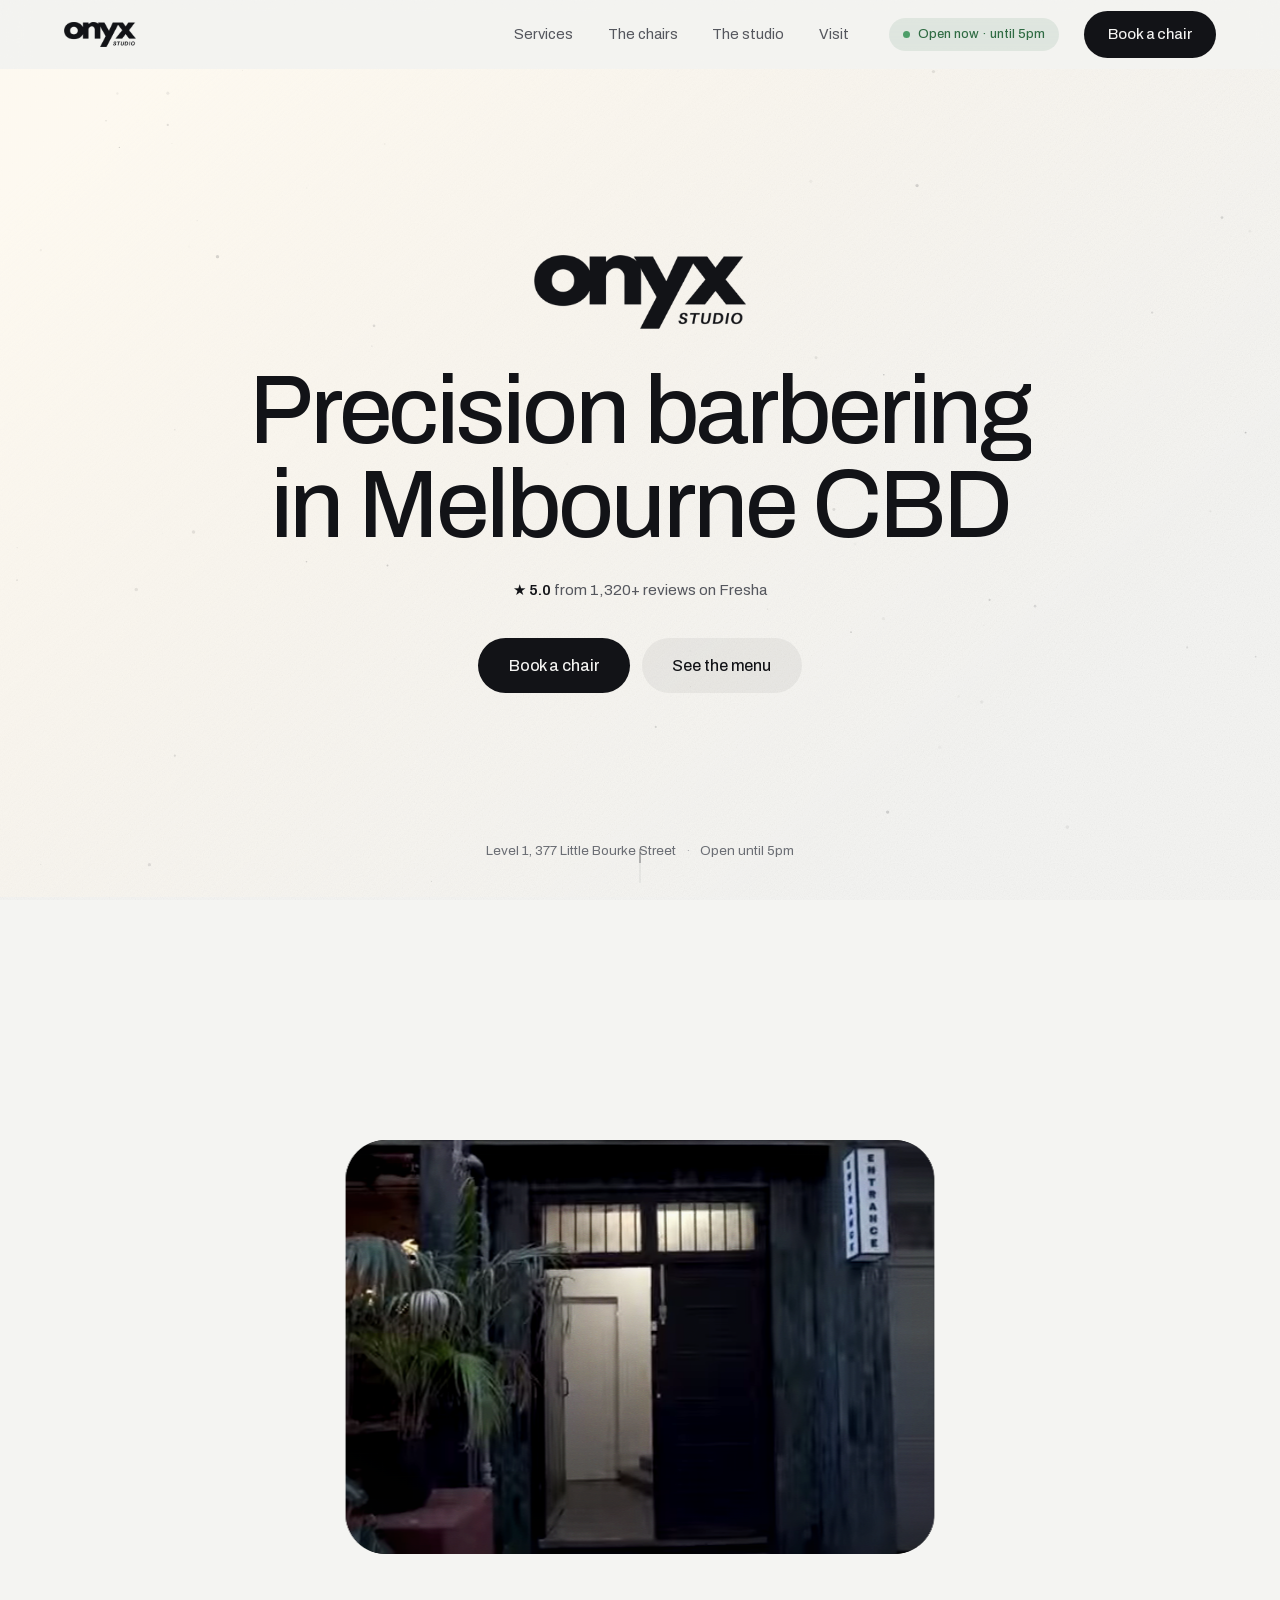
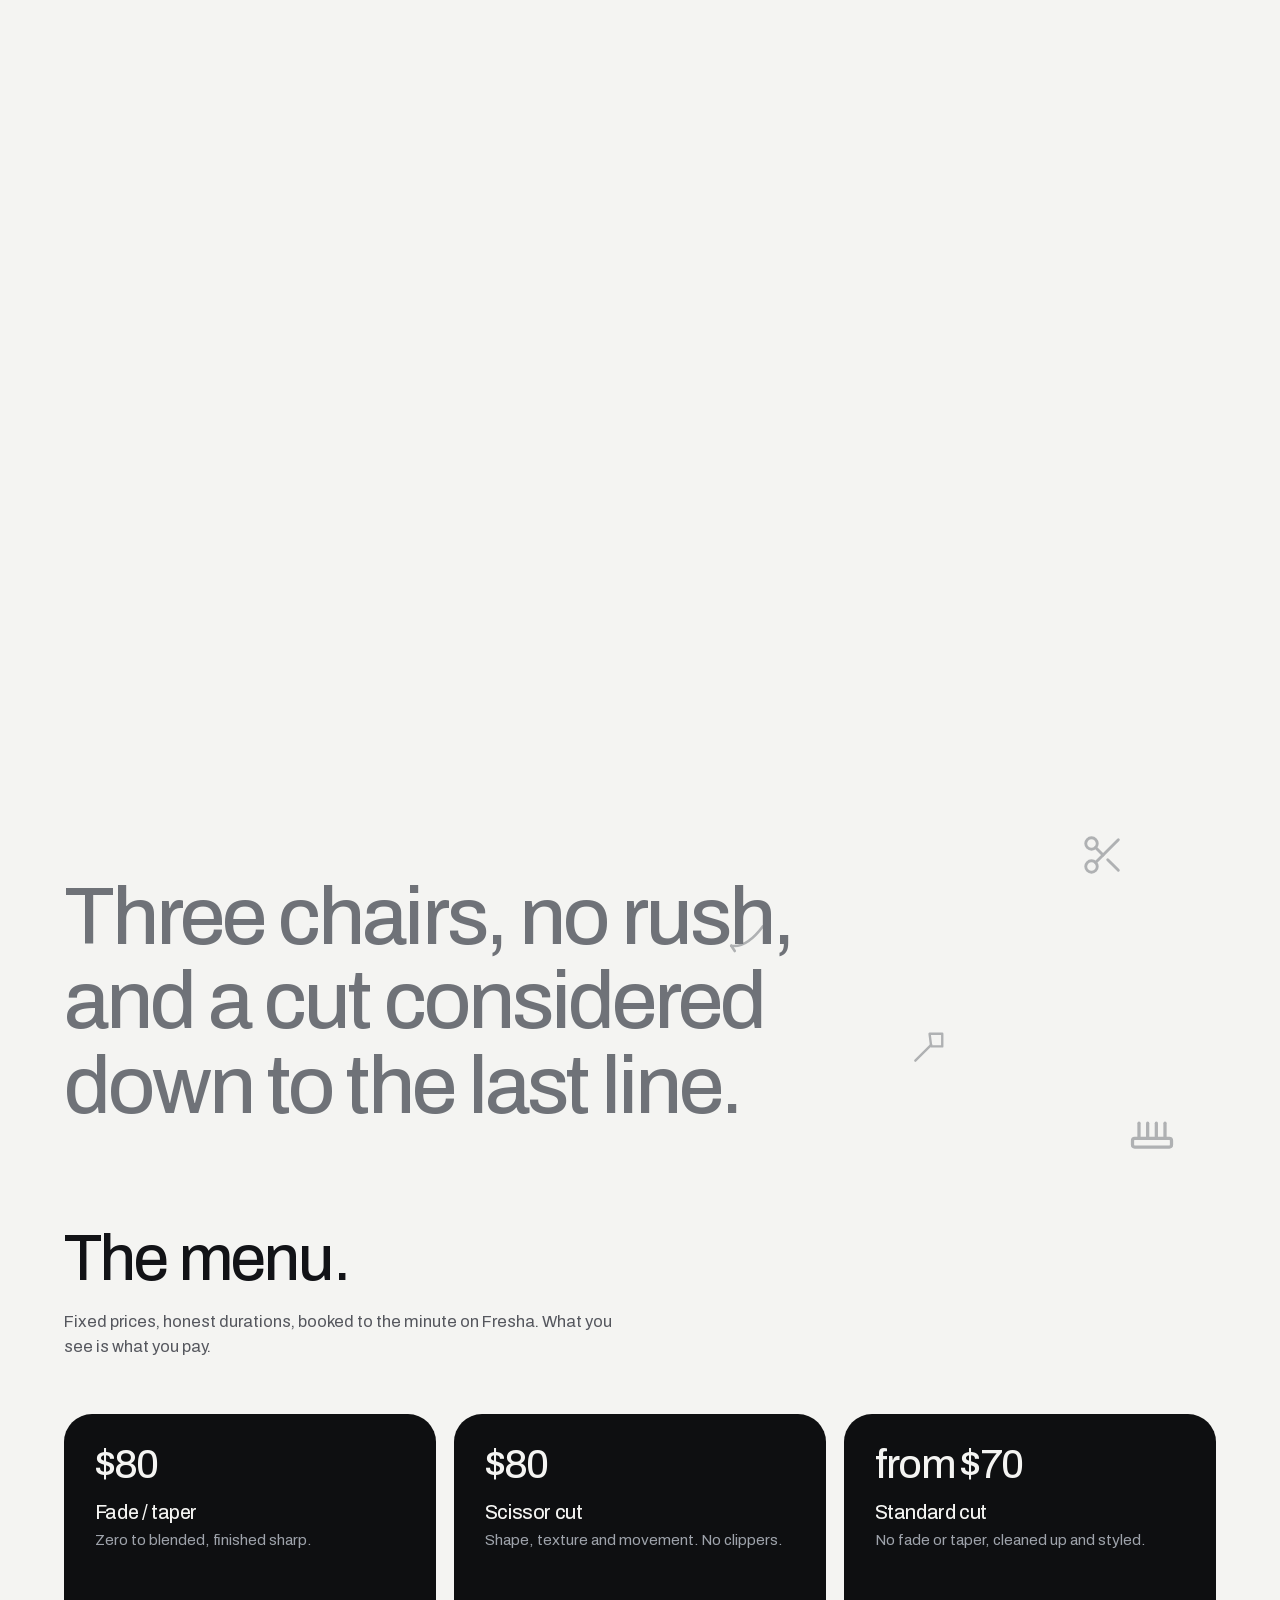
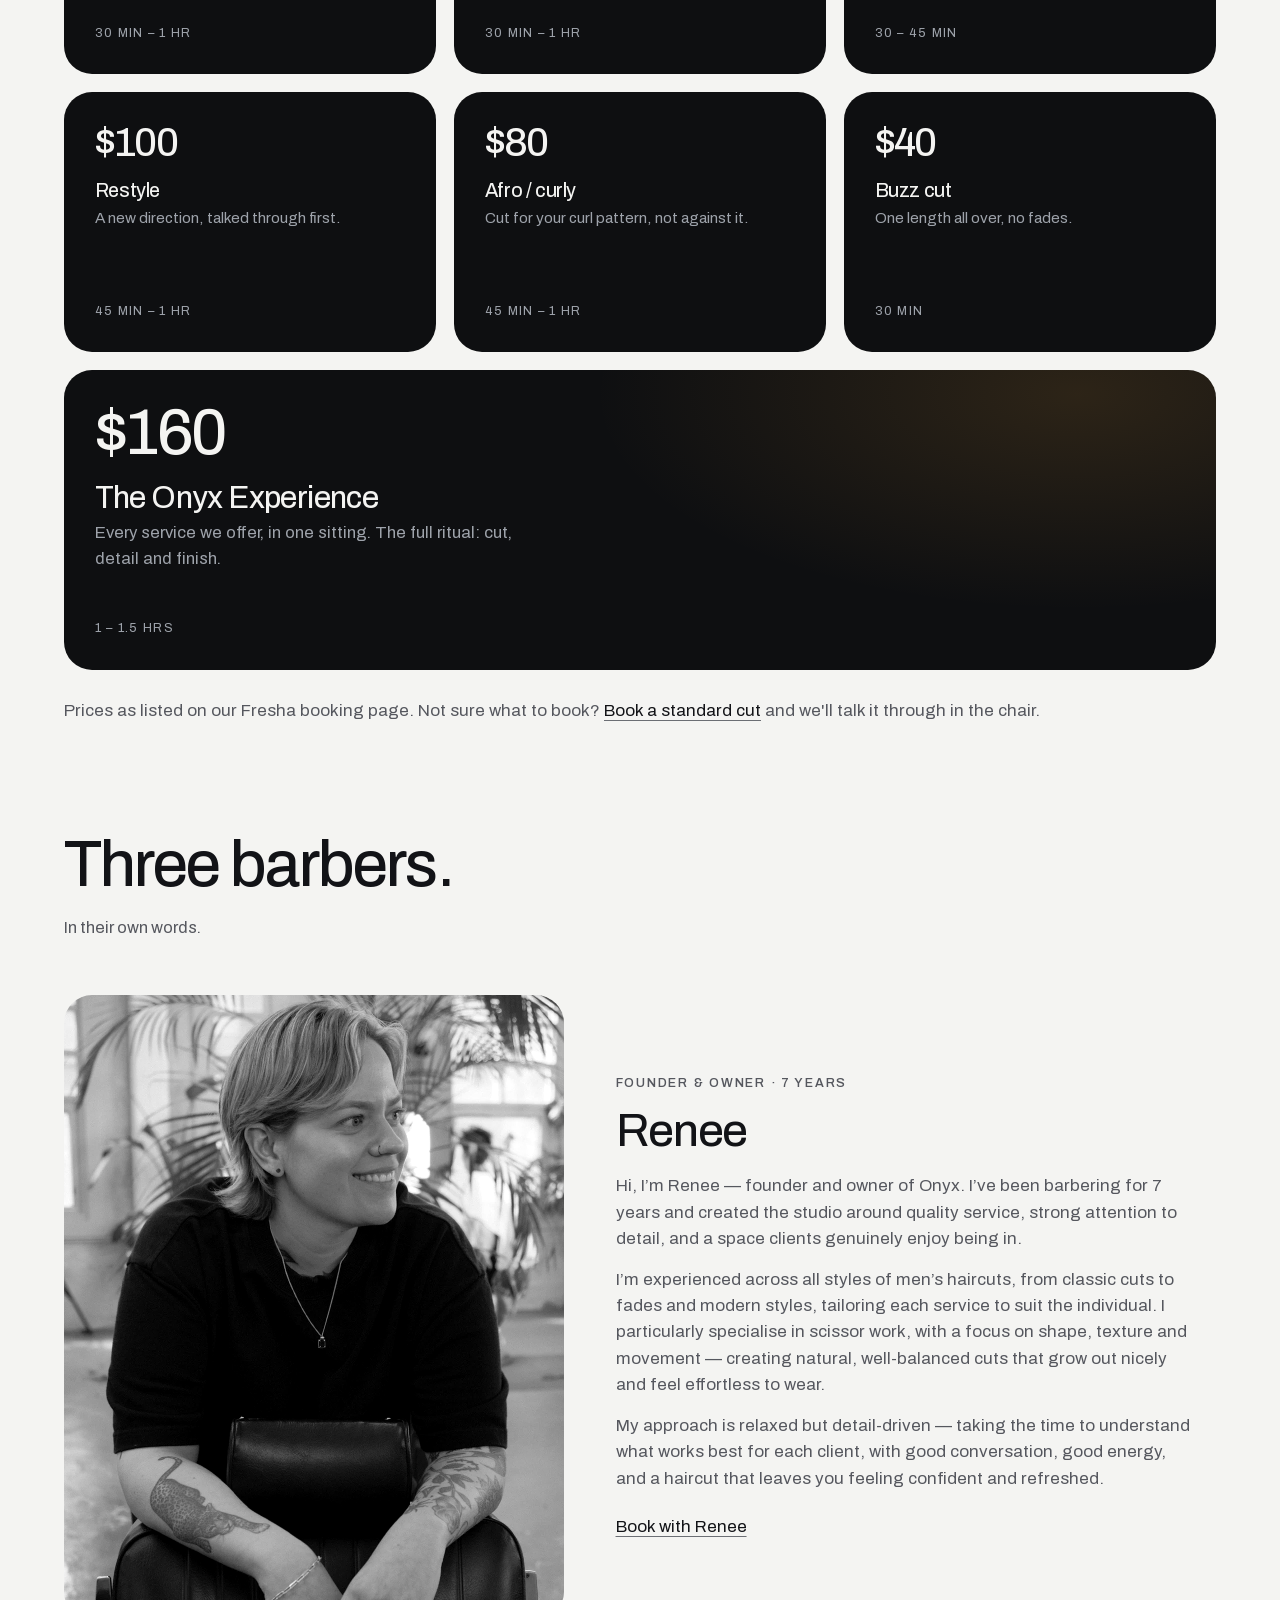
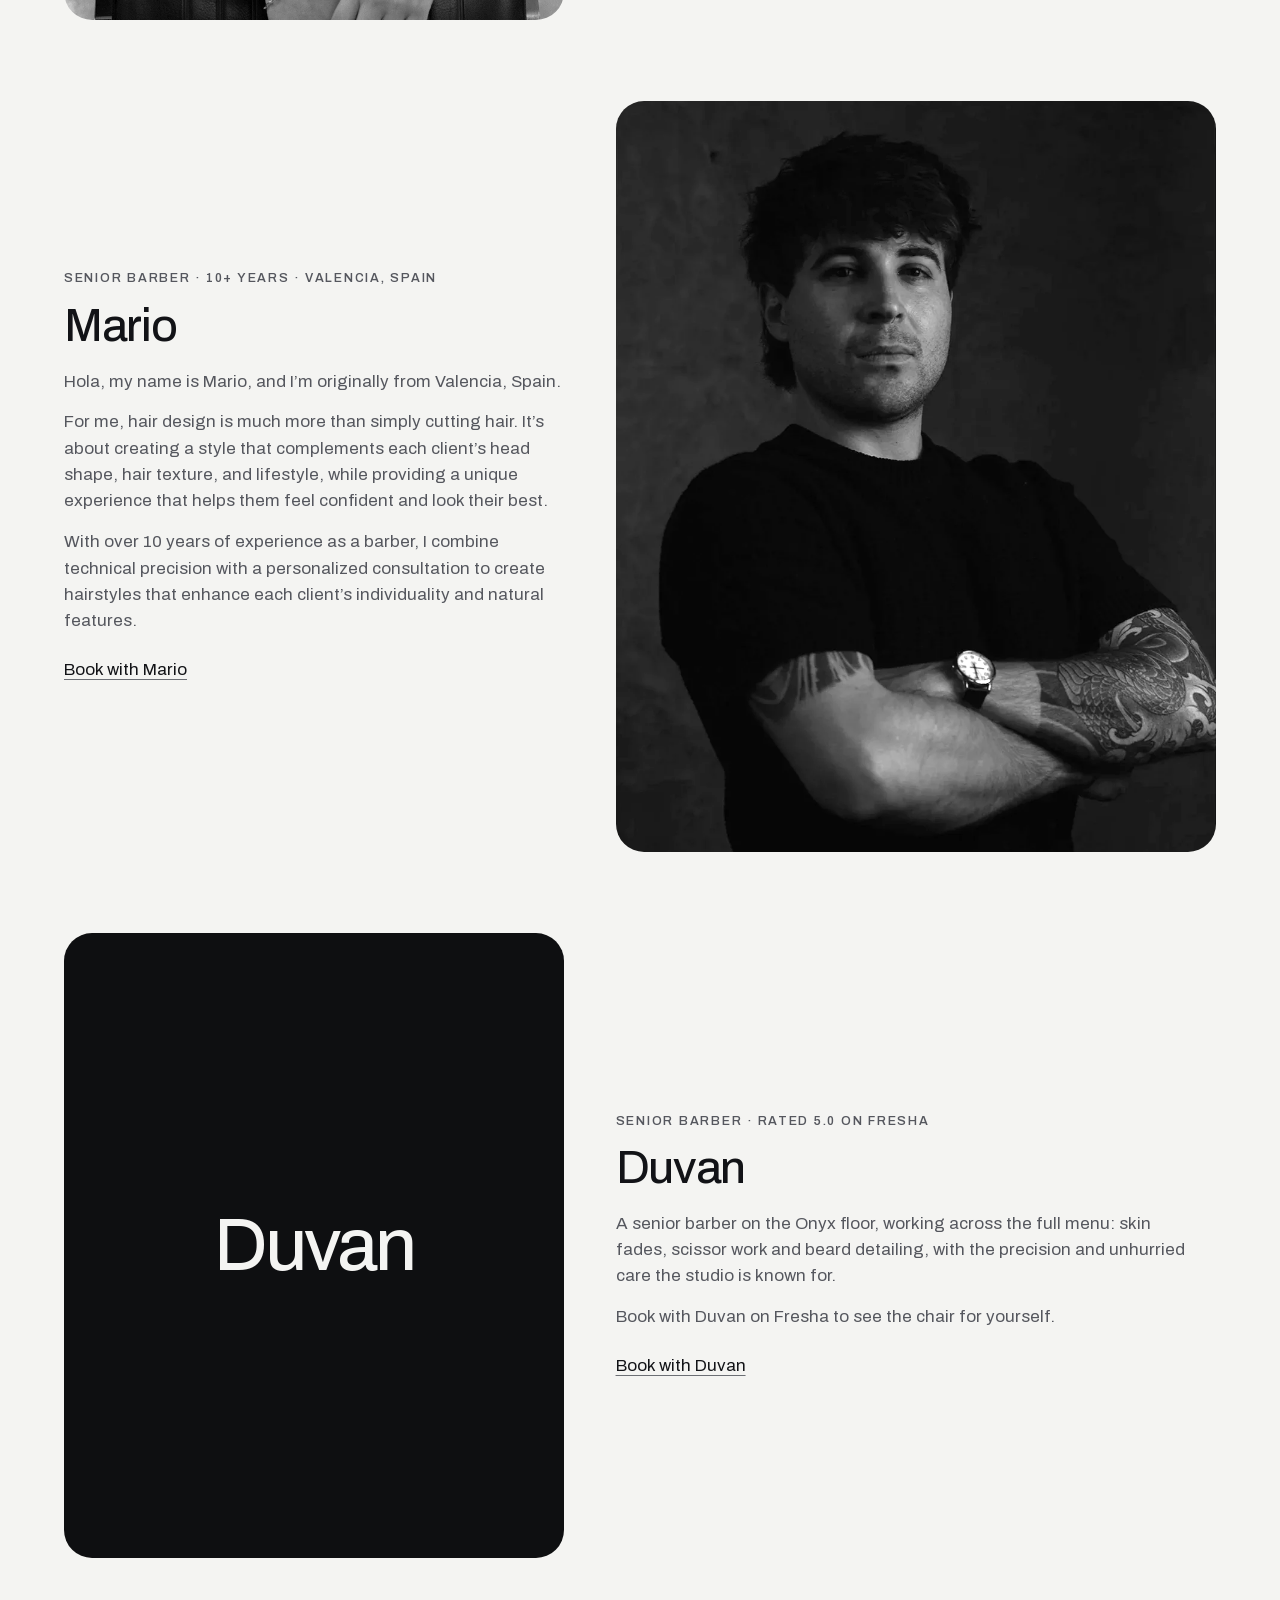
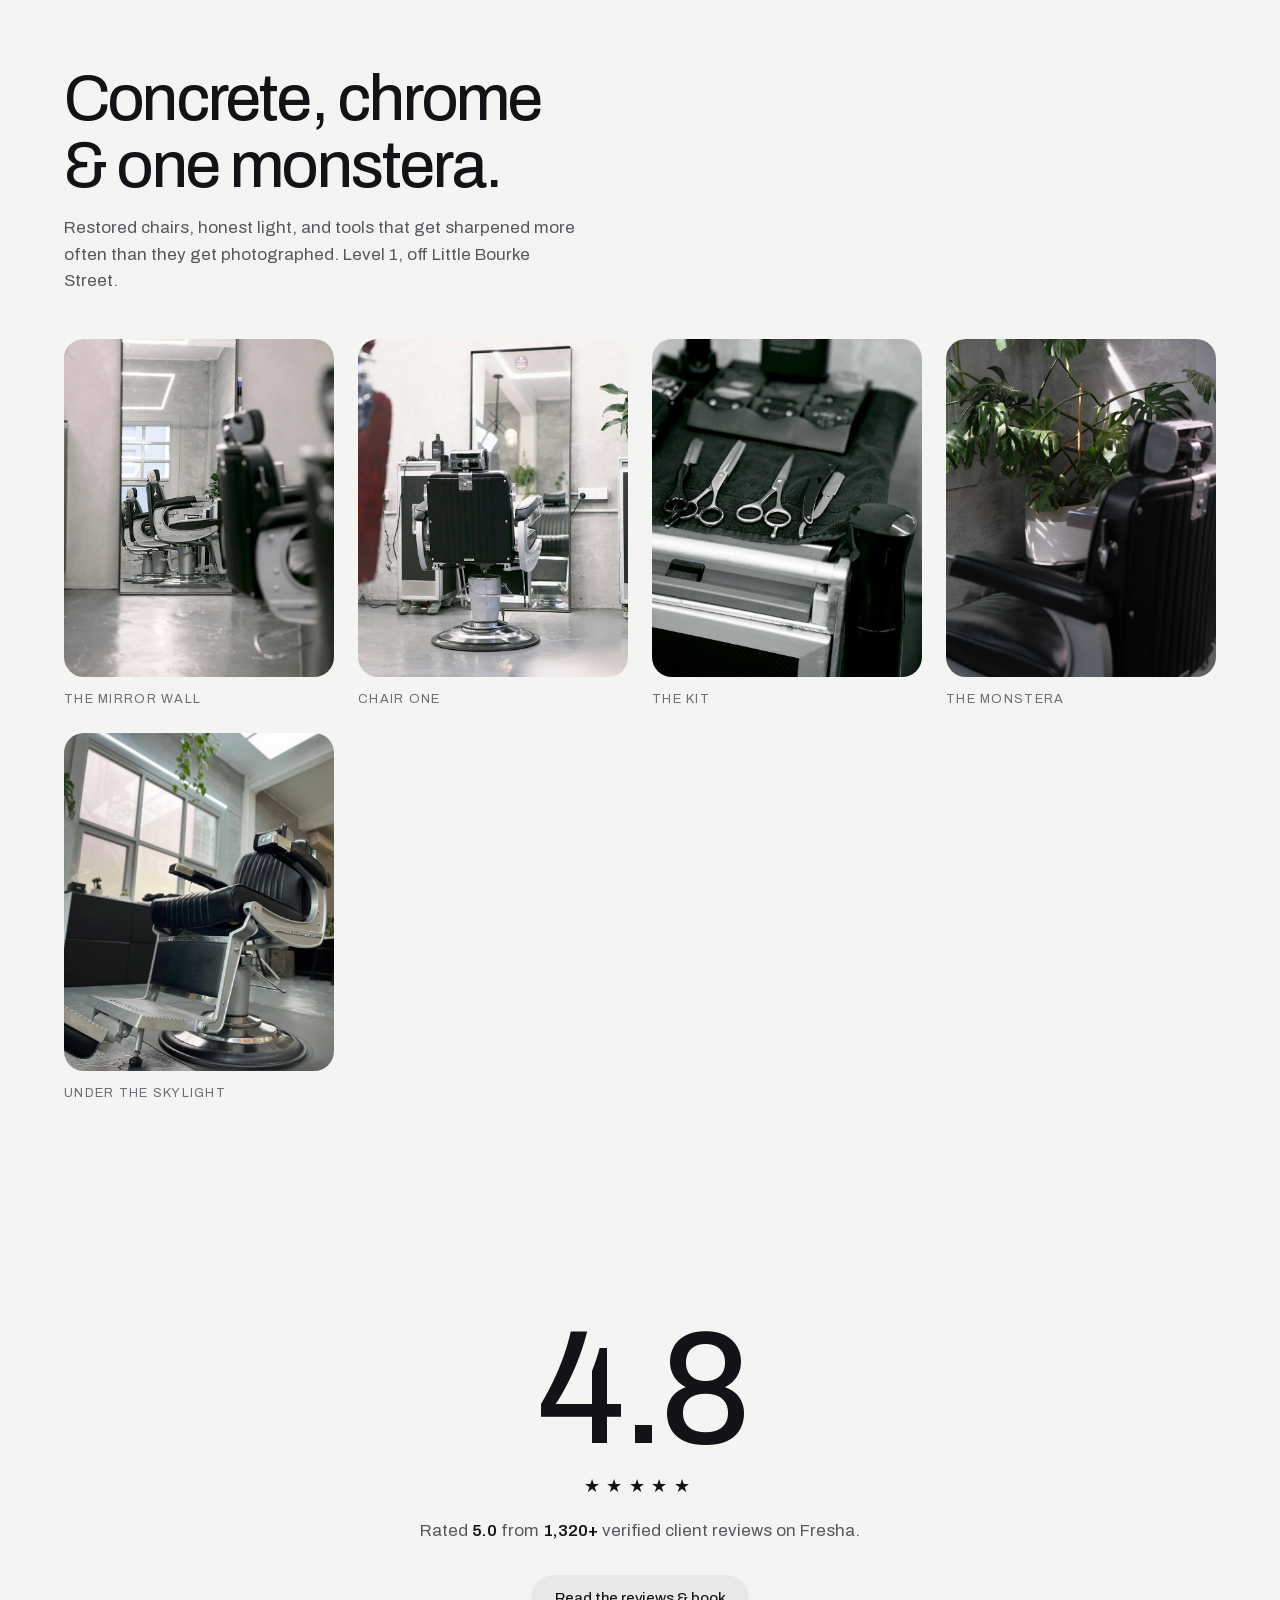
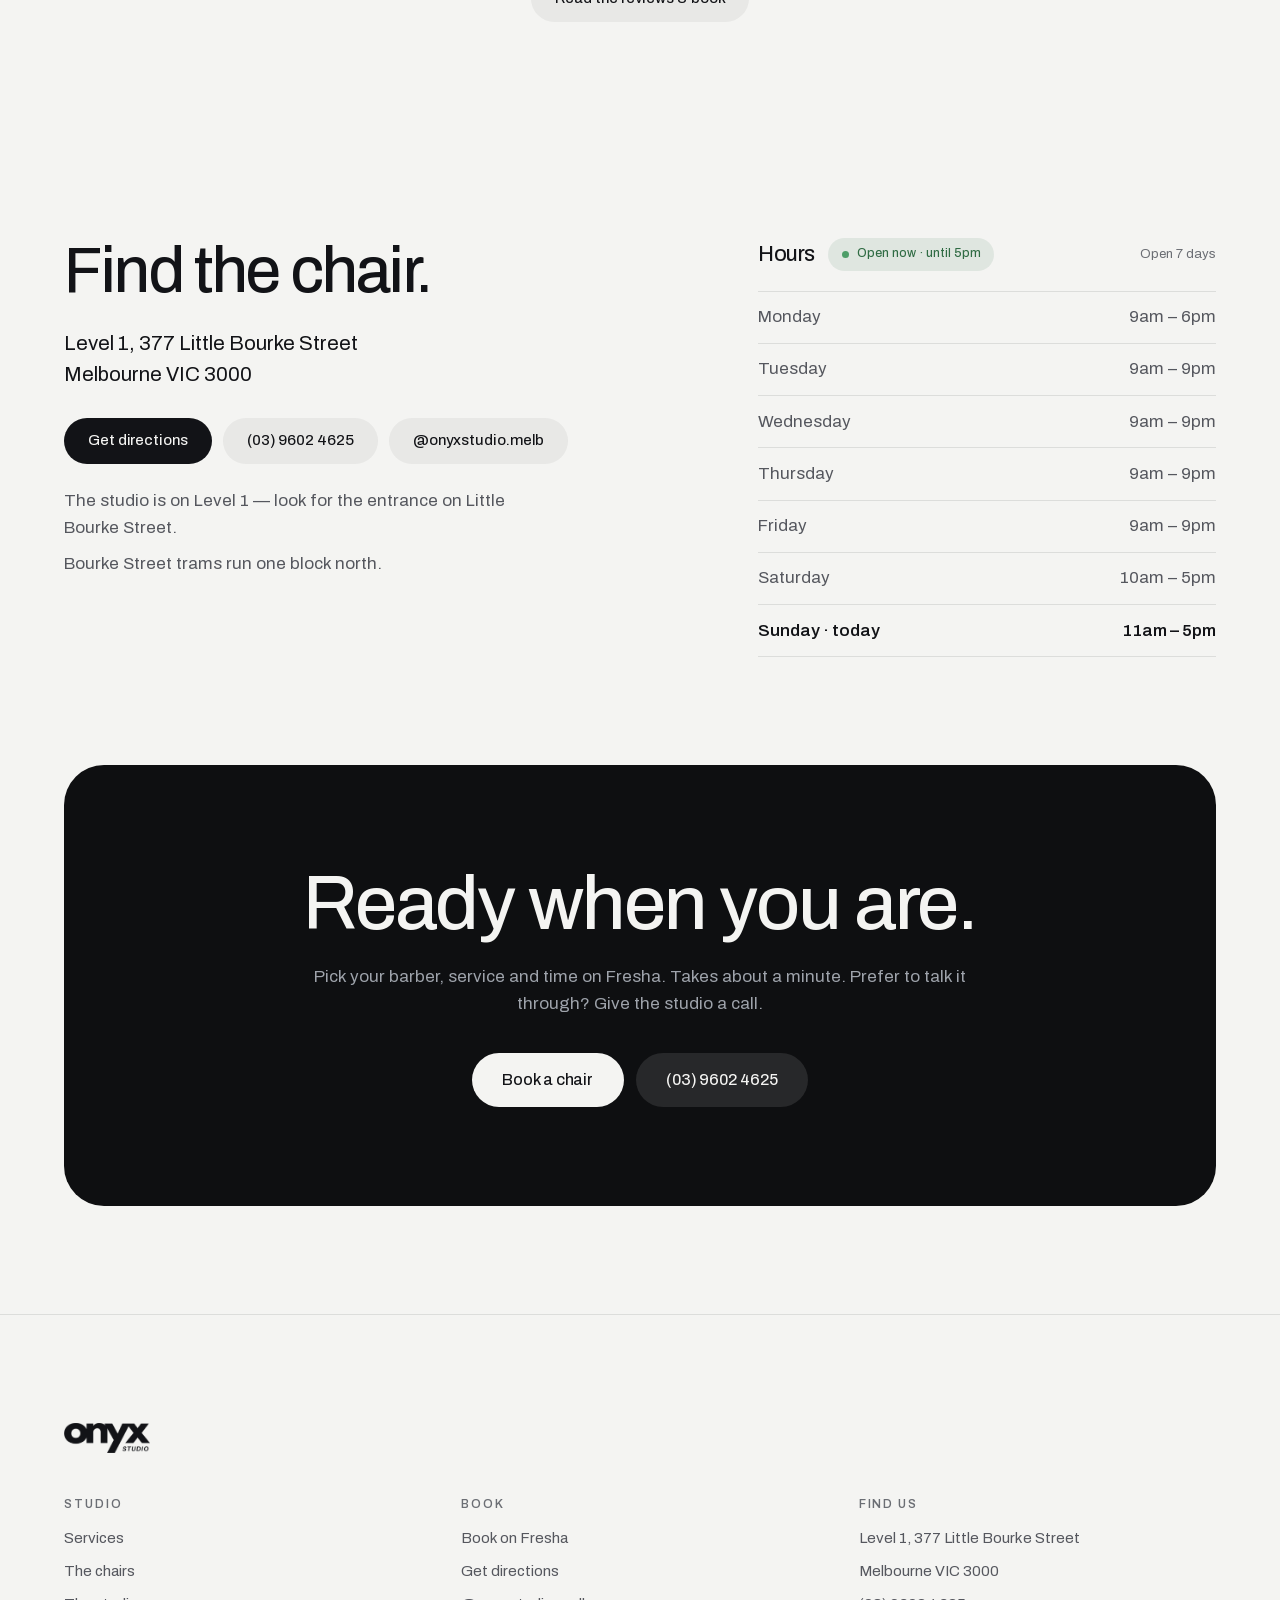
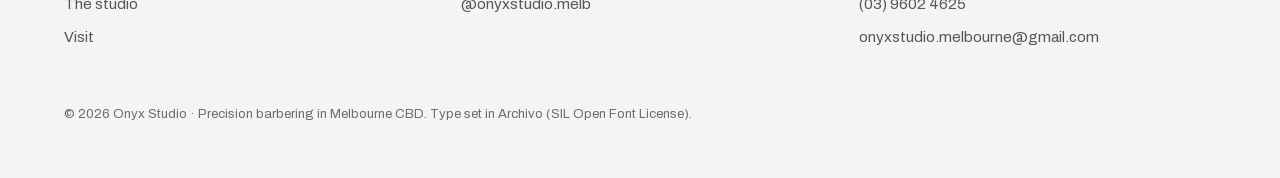
==== commit cc097652: "Fix: unify --concrete-warm to #f4f4f2 — eliminate last visible colour difference The --concrete-warm" ====
--- a/site/index.html
+++ b/site/index.html
@@ -30,7 +30,7 @@
   <!-- Archivo Variable, self-hosted (SIL Open Font License). No third-party
        request, so the type never blocks or flashes on a slow connection. -->
   <link rel="preload" href="fonts/archivo-latin.woff2" as="font" type="font/woff2" crossorigin>
-  <link rel="stylesheet" href="styles.css?v=32">
+  <link rel="stylesheet" href="styles.css?v=33">
 
   <script type="application/ld+json">
   {
@@ -415,8 +415,8 @@
     <span class="book-bar-proof" aria-hidden="true">★ <span data-bind="rating">5.0</span> · <span data-bind="reviewCount">1,320+</span></span>
   </a>
 
-  <script src="config.js?v=32"></script>
-  <script src="motion.js?v=32"></script>
-  <script src="script.js?v=32"></script>
+  <script src="config.js?v=33"></script>
+  <script src="motion.js?v=33"></script>
+  <script src="script.js?v=33"></script>
 </body>
 </html>
--- a/site/styles.css
+++ b/site/styles.css
@@ -28,7 +28,7 @@
 :root {
   /* --- Surfaces: the room ------------------------------------------------ */
   --concrete:      #f4f4f2;   /* the floor and the walls */
-  --concrete-warm: #f7f7f5;   /* a band, one step down */
+  --concrete-warm: #f4f4f2;   /* same as the page — one colour, no step down */
   --leather:       #0e0f11;   /* the chairs */
 
   /* --- Ink: two, as the system demands ----------------------------------- */
